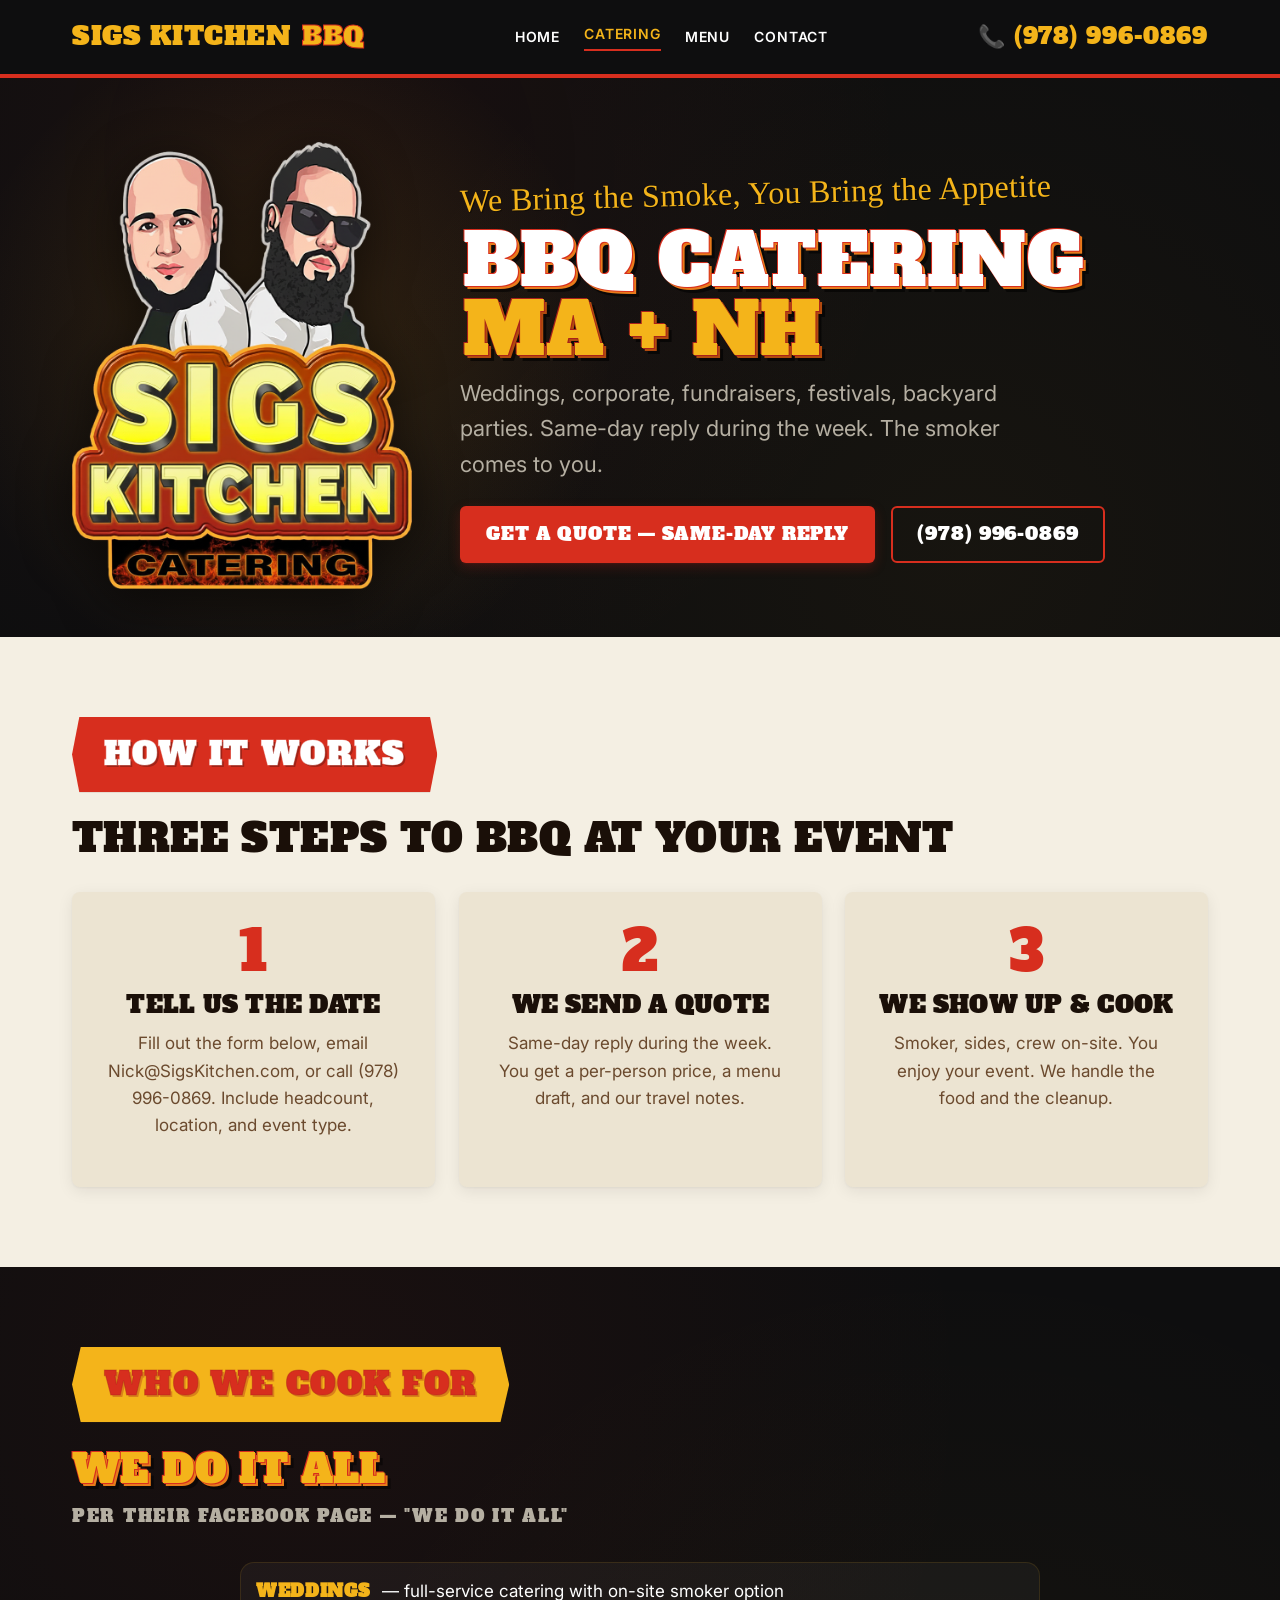
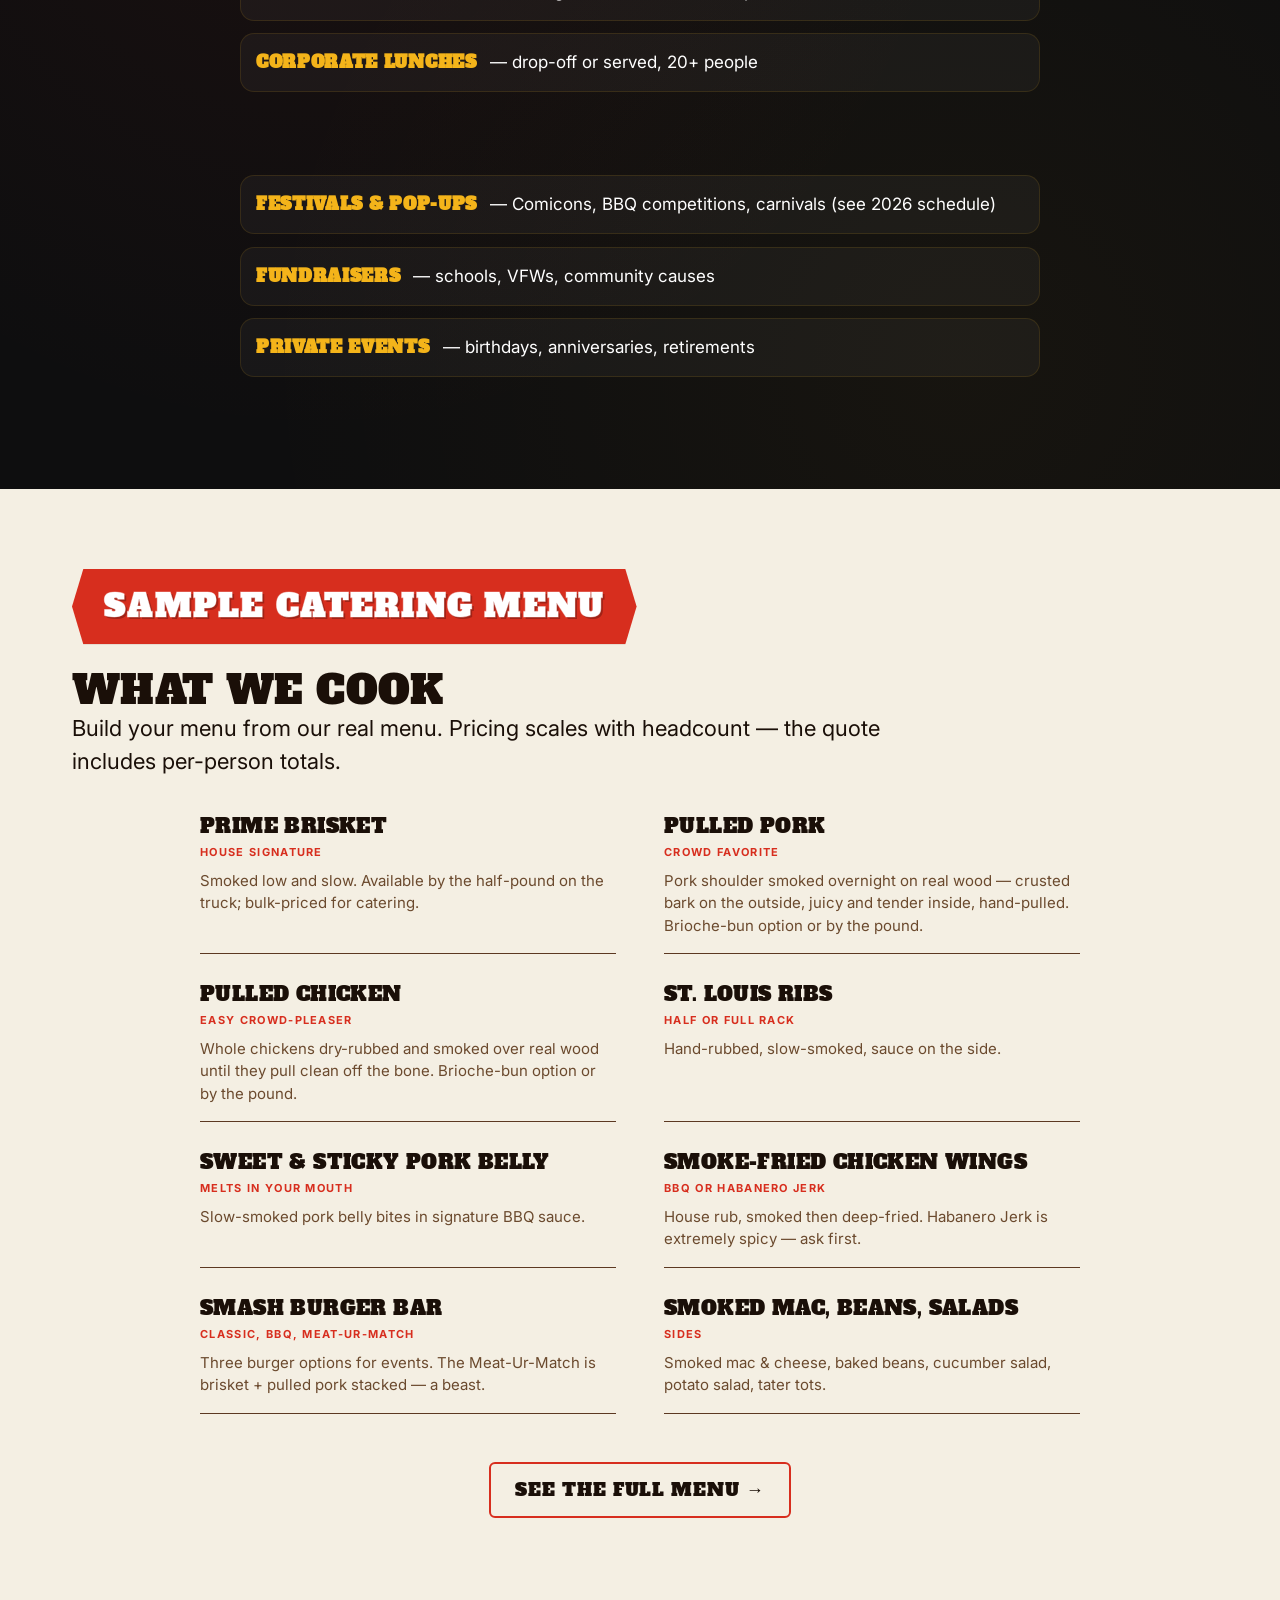
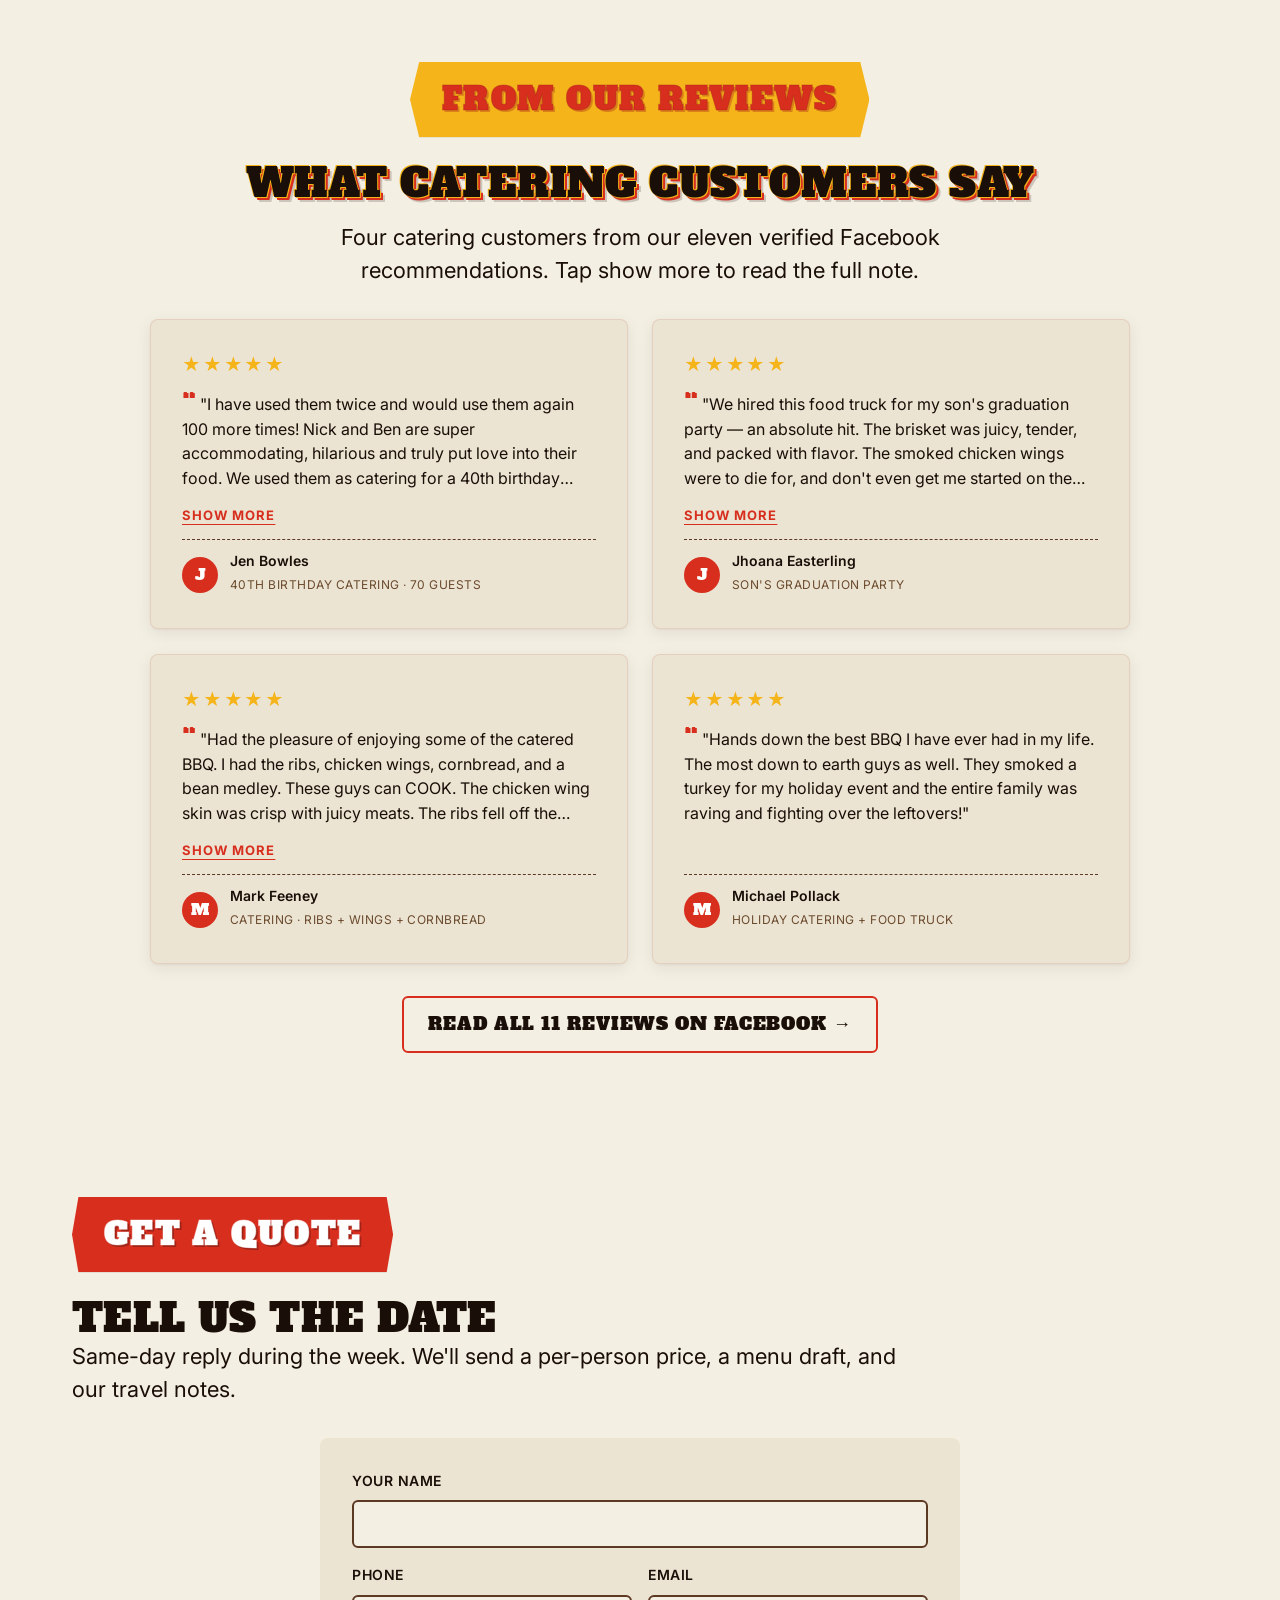
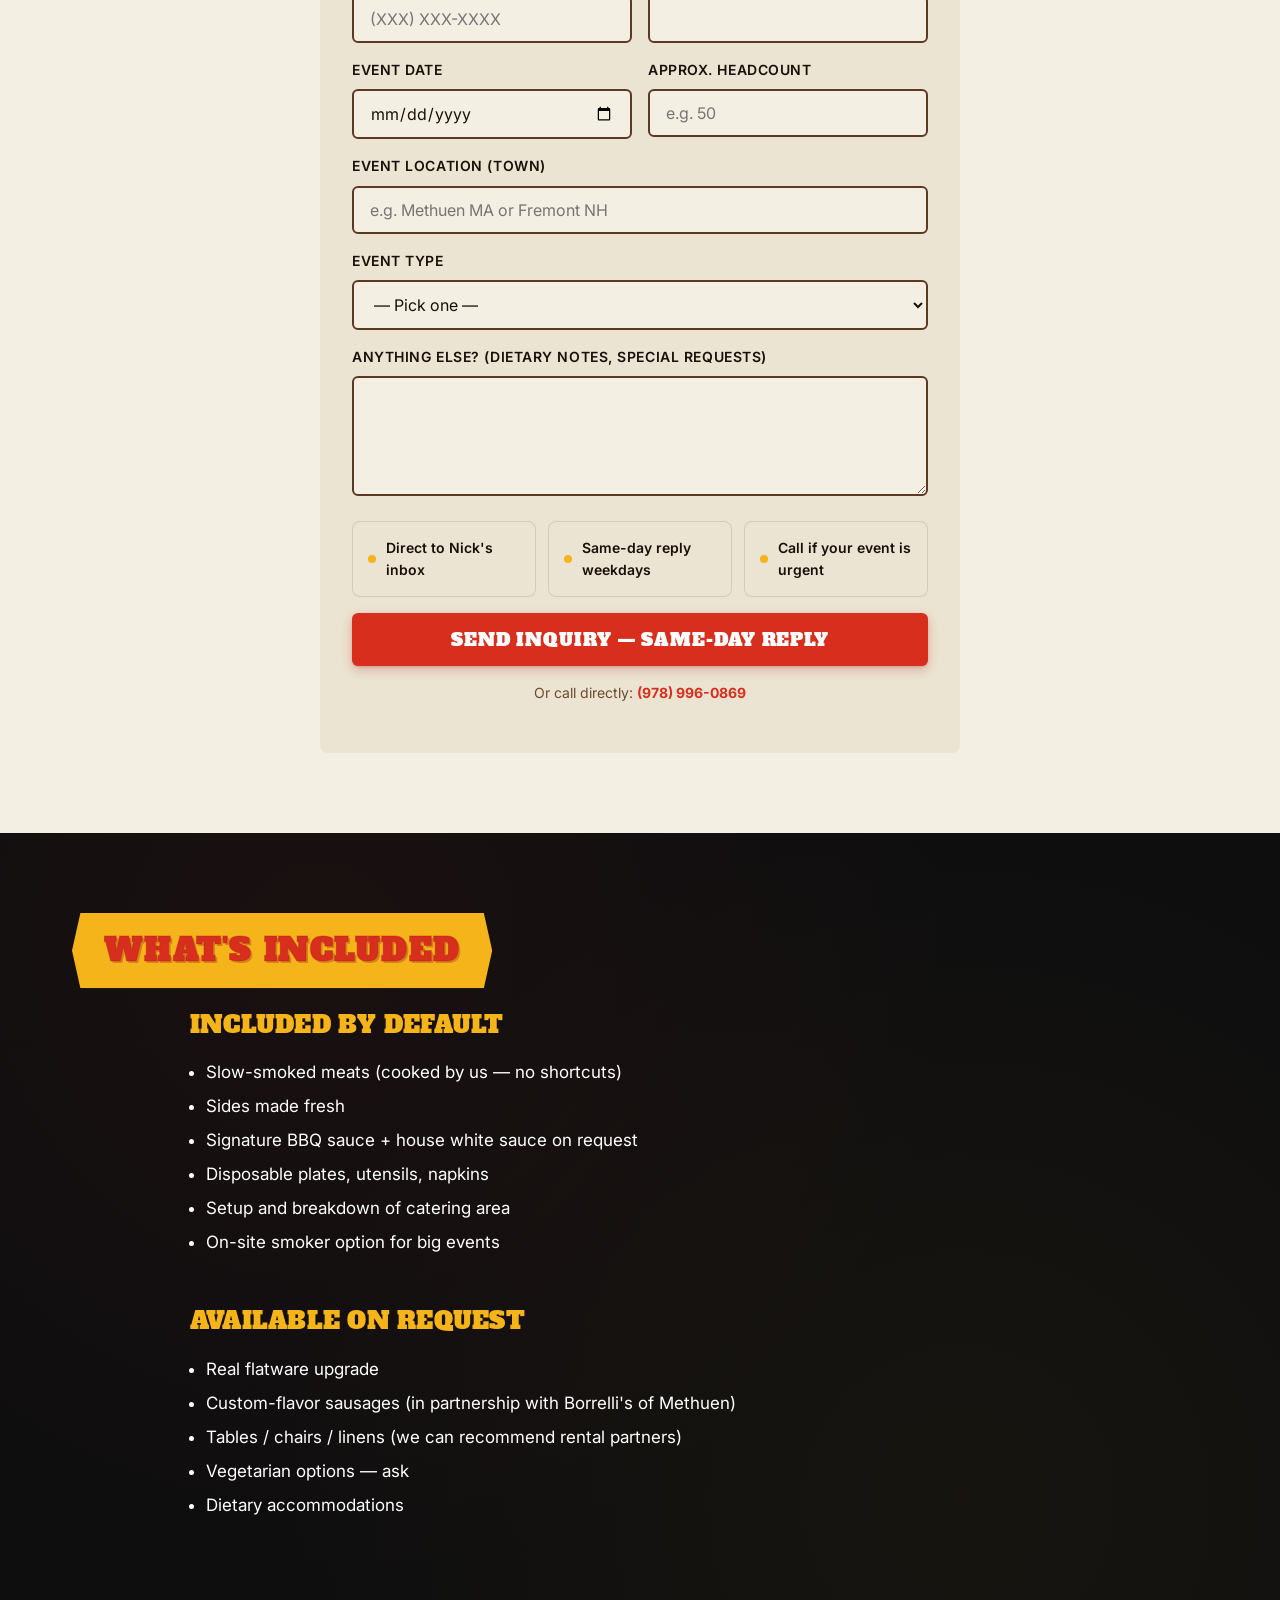
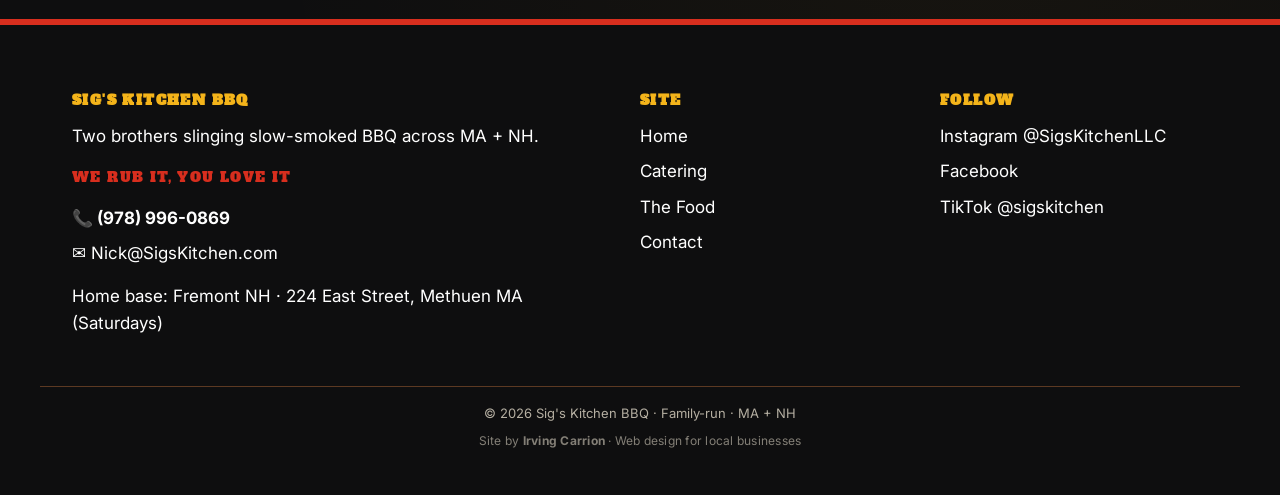
==== catering.html @ 4e3539fc "Point production URLs at sigskitchen.com" ====
<!doctype html>
<html lang="en">
<head>
  <meta charset="utf-8">
  <meta name="viewport" content="width=device-width, initial-scale=1, viewport-fit=cover">
  <meta name="theme-color" content="#0E0E0F">
  <title>BBQ Catering — Weddings, Corporate, Events · Fremont NH + Methuen MA | Sig's Kitchen BBQ</title>
  <meta name="description" content="Slow-smoked BBQ catering across MA + NH. Weddings, corporate lunches, graduations, festivals. Same-day quote: call (978) 996-0869 or email Nick@SigsKitchen.com.">
  <meta name="brand-slug" content="sigs-kitchen-americana-festival">
  <meta property="og:title" content="Sig's Kitchen BBQ Catering — MA + NH">
  <meta property="og:description" content="We bring the smoker, the sides, and the brothers. Tell us the date and the headcount.">
  <meta property="og:image" content="https://sigskitchen.com/img/og-image.jpg?v=1">
  <meta property="og:image:width" content="1200">
  <meta property="og:image:height" content="630">
  <meta property="og:image:type" content="image/jpeg">
  <meta property="og:image:alt" content="Sig's Kitchen Barbecue logo">
  <meta name="twitter:card" content="summary_large_image">
  <meta name="twitter:image" content="https://sigskitchen.com/img/og-image.jpg?v=1">
  <link rel="icon" type="image/png" href="img/sigs-kitchen-logo.png">
  <link rel="canonical" href="https://sigskitchen.com/catering.html">
  <link rel="preconnect" href="https://fonts.googleapis.com">
  <link rel="preconnect" href="https://fonts.gstatic.com" crossorigin>
  <link rel="stylesheet" href="https://fonts.googleapis.com/css2?family=Alfa+Slab+One&family=Inter:wght@400;500;600;700&family=Permanent+Marker&family=Rye&display=swap">
  <link rel="stylesheet" href="styles.css?v=9">
  <script type="application/ld+json">
  {
    "@context": "https://schema.org",
    "@type": "CateringService",
    "@id": "https://sigskitchen.com/catering.html#service",
    "name": "Sig's Kitchen BBQ — Catering",
    "provider": { "@id": "https://sigskitchen.com/#business" },
    "url": "https://sigskitchen.com/catering.html",
    "telephone": "+1-978-996-0869",
    "email": "Nick@SigsKitchen.com",
    "areaServed": [
      "Fremont NH","Methuen MA","Portsmouth NH","North Andover MA","Malden MA",
      "Manchester NH","Derry NH","Epping NH","Newton NH","Seabrook NH",
      "Rockingham County NH","Essex County MA"
    ],
    "serviceType": ["Wedding catering","Corporate catering","Festival catering","Private event catering","Fundraiser catering"]
  }
  </script>
  <script defer src="js/polish.js?v=9"></script>
</head>
<body>

<header class="site-header">
  <div class="container site-header__inner">
    <a class="site-header__brand" href="index.html" aria-label="Sig's Kitchen BBQ home">
      <span>SIGS KITCHEN</span><span class="outline">BBQ</span>
    </a>
    <button class="site-nav__toggle" aria-controls="site-nav" aria-expanded="false" aria-label="Open menu" type="button">
      <span></span><span></span><span></span>
    </button>
    <nav class="site-nav" id="site-nav" aria-label="Main">
      <a href="index.html">Home</a>
      <a href="catering.html" class="active">Catering</a>
      <a href="menu.html">Menu</a>
      <a href="contact.html">Contact</a>
    </nav>
    <a class="site-header__phone" href="tel:+19789960869">(978) 996-0869</a>
  </div>
</header>

<!-- HERO (split layout — art + copy side-by-side on desktop) -->
<section class="hero hero--split">
  <div class="container">
    <img class="hero--split__art"
         src="img/sigs-catering-logo.png?v=1"
         alt="Sig's Kitchen Catering — Nick and Ben above the SIGS KITCHEN CATERING wordmark"
         width="800" height="1053" loading="eager">
    <div class="hero--split__copy">
      <span class="hero__tagline">We Bring the Smoke, You Bring the Appetite</span>
      <h1>BBQ Catering<br><span class="accent">MA + NH</span></h1>
      <p class="hero__subhead">Weddings, corporate, fundraisers, festivals, backyard parties. Same-day reply during the week. The smoker comes to you.</p>
      <div class="btn-group">
        <a class="btn btn--primary" href="#quote">Get a Quote — Same-Day Reply</a>
        <a class="btn btn--ghost-dark" href="tel:+19789960869">(978) 996-0869</a>
      </div>
    </div>
  </div>
</section>

<!-- HOW IT WORKS -->
<section class="surface-cream">
  <div class="container">
    <span class="ribbon">How It Works</span>
    <h2>Three steps to BBQ at your event</h2>
    <div class="service-mix__grid" style="margin-top: var(--space-5);">
      <article class="service-card step-card">
        <span class="step-card__num">1</span>
        <h3>Tell us the date</h3>
        <p>Fill out the form below, email Nick@SigsKitchen.com, or call (978) 996-0869. Include headcount, location, and event type.</p>
      </article>
      <article class="service-card step-card">
        <span class="step-card__num">2</span>
        <h3>We send a quote</h3>
        <p>Same-day reply during the week. You get a per-person price, a menu draft, and our travel notes.</p>
      </article>
      <article class="service-card step-card">
        <span class="step-card__num">3</span>
        <h3>We show up & cook</h3>
        <p>Smoker, sides, crew on-site. You enjoy your event. We handle the food and the cleanup.</p>
      </article>
    </div>
  </div>
</section>

<!-- EVENT TYPES -->
<section class="schedule">
  <div class="container">
    <span class="ribbon ribbon--yellow">Who We Cook For</span>
    <h2 style="color:var(--accent-yellow);">We Do It All</h2>
    <p class="schedule__subhead">Per their Facebook page — "WE DO IT ALL"</p>
    <ul class="event-list">
      <li class="event-list__item"><strong>Weddings</strong> — full-service catering with on-site smoker option</li>
      <li class="event-list__item"><strong>Corporate Lunches</strong> — drop-off or served, 20+ people</li>
      <li class="event-list__item"><strong>Graduations & Milestones</strong> — backyard-style, family-friendly</li>
      <li class="event-list__item"><strong>Festivals & Pop-Ups</strong> — Comicons, BBQ competitions, carnivals (see 2026 schedule)</li>
      <li class="event-list__item"><strong>Fundraisers</strong> — schools, VFWs, community causes</li>
      <li class="event-list__item"><strong>Private Events</strong> — birthdays, anniversaries, retirements</li>
    </ul>
  </div>
</section>

<!-- MENU PREVIEW -->
<section class="surface-cream">
  <div class="container">
    <span class="ribbon">Sample Catering Menu</span>
    <h2>What we cook</h2>
    <p class="lede">Build your menu from our real menu. Pricing scales with headcount — the quote includes per-person totals.</p>

    <div class="menu-grid menu-grid--meta" style="margin-top: var(--space-5);">
      <article class="menu-item">
        <div class="menu-item__head">
          <span class="menu-item__name">Prime Brisket</span>
          <span class="menu-item__price">House signature</span>
        </div>
        <p class="menu-item__desc">Smoked low and slow. Available by the half-pound on the truck; bulk-priced for catering.</p>
      </article>
      <article class="menu-item">
        <div class="menu-item__head">
          <span class="menu-item__name">Pulled Pork</span>
          <span class="menu-item__price">Crowd favorite</span>
        </div>
        <p class="menu-item__desc">Pork shoulder smoked overnight on real wood — crusted bark on the outside, juicy and tender inside, hand-pulled. Brioche-bun option or by the pound.</p>
      </article>
      <article class="menu-item">
        <div class="menu-item__head">
          <span class="menu-item__name">Pulled Chicken</span>
          <span class="menu-item__price">Easy crowd-pleaser</span>
        </div>
        <p class="menu-item__desc">Whole chickens dry-rubbed and smoked over real wood until they pull clean off the bone. Brioche-bun option or by the pound.</p>
      </article>
      <article class="menu-item">
        <div class="menu-item__head">
          <span class="menu-item__name">St. Louis Ribs</span>
          <span class="menu-item__price">Half or full rack</span>
        </div>
        <p class="menu-item__desc">Hand-rubbed, slow-smoked, sauce on the side.</p>
      </article>
      <article class="menu-item">
        <div class="menu-item__head">
          <span class="menu-item__name">Sweet & Sticky Pork Belly</span>
          <span class="menu-item__price">Melts in your mouth</span>
        </div>
        <p class="menu-item__desc">Slow-smoked pork belly bites in signature BBQ sauce.</p>
      </article>
      <article class="menu-item">
        <div class="menu-item__head">
          <span class="menu-item__name">Smoke-Fried Chicken Wings</span>
          <span class="menu-item__price">BBQ or Habanero Jerk</span>
        </div>
        <p class="menu-item__desc">House rub, smoked then deep-fried. Habanero Jerk is extremely spicy — ask first.</p>
      </article>
      <article class="menu-item">
        <div class="menu-item__head">
          <span class="menu-item__name">Smash Burger Bar</span>
          <span class="menu-item__price">Classic, BBQ, Meat-Ur-Match</span>
        </div>
        <p class="menu-item__desc">Three burger options for events. The Meat-Ur-Match is brisket + pulled pork stacked — a beast.</p>
      </article>
      <article class="menu-item">
        <div class="menu-item__head">
          <span class="menu-item__name">Smoked Mac, Beans, Salads</span>
          <span class="menu-item__price">Sides</span>
        </div>
        <p class="menu-item__desc">Smoked mac & cheese, baked beans, cucumber salad, potato salad, tater tots.</p>
      </article>
    </div>
    <div class="sample-menu__cta">
      <a class="btn btn--ghost-cream" href="menu.html">See the full menu →</a>
    </div>
  </div>
</section>

<!-- TESTIMONIALS — 4 catering-specific verbatim Facebook reviews,
     horizontal swipe-snap on mobile, 3-column grid on desktop. -->
<section class="proof-section">
  <div class="container">
    <span class="ribbon ribbon--yellow">From Our Reviews</span>
    <h2 style="margin-bottom: var(--space-3);">What Catering Customers Say</h2>
    <p class="lede" style="max-width:54ch; margin:0 auto;">Four catering customers from our eleven verified Facebook recommendations. Tap show more to read the full note.</p>

    <div class="proof-grid proof-grid--expandable">
      <article class="proof-card">
        <div class="proof-card__stars" role="img" aria-label="Five star rating">★★★★★</div>
        <p class="proof-card__quote">"I have used them twice and would use them again 100 more times! Nick and Ben are super accommodating, hilarious and truly put love into their food. We used them as catering for a 40th birthday party for about 70 people and everyone couldn't stop talking about the smoked meat, Mac &amp; Cheese and pickles!"</p>
        <button class="proof-card__toggle" type="button" aria-expanded="false" hidden>Show more</button>
        <div class="proof-card__attribution">
          <span class="proof-card__avatar" aria-hidden="true">J</span>
          <span>
            <span class="proof-card__name">Jen Bowles</span>
            <span class="proof-card__source">40th birthday catering · 70 guests</span>
          </span>
        </div>
      </article>

      <article class="proof-card">
        <div class="proof-card__stars" role="img" aria-label="Five star rating">★★★★★</div>
        <p class="proof-card__quote">"We hired this food truck for my son's graduation party — an absolute hit. The brisket was juicy, tender, and packed with flavor. The smoked chicken wings were to die for, and don't even get me started on the mac &amp; cheese and potato salad. Nick and Ben were amazing to work with."</p>
        <button class="proof-card__toggle" type="button" aria-expanded="false" hidden>Show more</button>
        <div class="proof-card__attribution">
          <span class="proof-card__avatar" aria-hidden="true">J</span>
          <span>
            <span class="proof-card__name">Jhoana Easterling</span>
            <span class="proof-card__source">Son's graduation party</span>
          </span>
        </div>
      </article>

      <article class="proof-card">
        <div class="proof-card__stars" role="img" aria-label="Five star rating">★★★★★</div>
        <p class="proof-card__quote">"Had the pleasure of enjoying some of the catered BBQ. I had the ribs, chicken wings, cornbread, and a bean medley. These guys can COOK. The chicken wing skin was crisp with juicy meats. The ribs fell off the bone."</p>
        <button class="proof-card__toggle" type="button" aria-expanded="false" hidden>Show more</button>
        <div class="proof-card__attribution">
          <span class="proof-card__avatar" aria-hidden="true">M</span>
          <span>
            <span class="proof-card__name">Mark Feeney</span>
            <span class="proof-card__source">Catering · ribs + wings + cornbread</span>
          </span>
        </div>
      </article>

      <article class="proof-card">
        <div class="proof-card__stars" role="img" aria-label="Five star rating">★★★★★</div>
        <p class="proof-card__quote">"Hands down the best BBQ I have ever had in my life. The most down to earth guys as well. They smoked a turkey for my holiday event and the entire family was raving and fighting over the leftovers!"</p>
        <button class="proof-card__toggle" type="button" aria-expanded="false" hidden>Show more</button>
        <div class="proof-card__attribution">
          <span class="proof-card__avatar" aria-hidden="true">M</span>
          <span>
            <span class="proof-card__name">Michael Pollack</span>
            <span class="proof-card__source">Holiday catering + food truck</span>
          </span>
        </div>
      </article>
    </div>

    <div class="btn-group btn-group--center" style="margin-top: var(--space-4);">
      <a class="btn btn--ghost-cream" href="https://www.facebook.com/p/Sigs-Kitchen-BBQ-61572174508141/" rel="noopener" target="_blank">Read all 11 reviews on Facebook →</a>
    </div>
  </div>
</section>

<!-- QUOTE FORM -->
<section class="surface-cream" id="quote">
  <div class="container">
    <span class="ribbon">Get a Quote</span>
    <h2>Tell us the date</h2>
    <p class="lede">Same-day reply during the week. We'll send a per-person price, a menu draft, and our travel notes.</p>

    <div class="catering-form-wrap">
      <form name="catering-inquiry" method="POST" action="https://formsubmit.co/Nick@SigsKitchen.com">
        <input type="hidden" name="_subject" value="New Sig's Kitchen Catering Inquiry">
        <input type="hidden" name="_template" value="table">
        <input type="hidden" name="_next" value="https://sigskitchen.com/thank-you.html">
        <input type="hidden" name="_url" value="https://sigskitchen.com/catering.html">
        <input type="text" name="_honey" style="position:absolute;left:-9999px;" tabindex="-1" autocomplete="off">

        <div class="field">
          <label for="name">Your name</label>
          <input id="name" name="name" type="text" required autocomplete="name">
        </div>

        <div class="field--row">
          <div class="field">
            <label for="phone">Phone</label>
            <input id="phone" name="phone" type="tel" autocomplete="tel" placeholder="(XXX) XXX-XXXX">
          </div>
          <div class="field">
            <label for="email">Email</label>
            <input id="email" name="email" type="email" required autocomplete="email">
          </div>
        </div>

        <div class="field--row field--row--event">
          <div class="field">
            <label for="event-date">Event date</label>
            <input id="event-date" name="event-date" type="date" required>
          </div>
          <div class="field">
            <label for="headcount">Approx. headcount</label>
            <input id="headcount" name="headcount" type="number" min="10" required placeholder="e.g. 50">
          </div>
        </div>

        <div class="field">
          <label for="location">Event location (town)</label>
          <input id="location" name="location" type="text" required placeholder="e.g. Methuen MA or Fremont NH">
        </div>

        <div class="field">
          <label for="event-type">Event type</label>
          <select id="event-type" name="event-type" required>
            <option value="">— Pick one —</option>
            <option>Wedding</option>
            <option>Corporate / Office</option>
            <option>Graduation / Milestone</option>
            <option>Backyard / Private</option>
            <option>Festival / Pop-up</option>
            <option>Fundraiser</option>
            <option>Other</option>
          </select>
        </div>

        <div class="field">
          <label for="notes">Anything else? (dietary notes, special requests)</label>
          <textarea id="notes" name="notes"></textarea>
        </div>

        <ul class="quote-trust-list" aria-label="Inquiry expectations">
          <li>Direct to Nick's inbox</li>
          <li>Same-day reply weekdays</li>
          <li>Call if your event is urgent</li>
        </ul>

        <button class="btn btn--primary" type="submit" style="width:100%;">Send Inquiry — Same-Day Reply</button>
        <p class="muted" style="margin-top: var(--space-3); text-align:center; font-size:14px;">
          Or call directly: <a href="tel:+19789960869" style="color:var(--accent-red); font-weight:700;">(978) 996-0869</a>
        </p>
      </form>
    </div>
  </div>
</section>

<!-- WHAT'S INCLUDED -->
<section class="schedule">
  <div class="container">
    <span class="ribbon ribbon--yellow">What's Included</span>
    <div style="display:grid; gap:var(--space-5); grid-template-columns: 1fr; max-width: 900px; margin: 0 auto;">
      <div>
        <h3 style="color:var(--accent-yellow); margin-bottom:var(--space-3);">Included by default</h3>
        <ul style="line-height:2; padding-left:var(--space-3);">
          <li>Slow-smoked meats (cooked by us — no shortcuts)</li>
          <li>Sides made fresh</li>
          <li>Signature BBQ sauce + house white sauce on request</li>
          <li>Disposable plates, utensils, napkins</li>
          <li>Setup and breakdown of catering area</li>
          <li>On-site smoker option for big events</li>
        </ul>
      </div>
      <div>
        <h3 style="color:var(--accent-yellow); margin-bottom:var(--space-3);">Available on request</h3>
        <ul style="line-height:2; padding-left:var(--space-3);">
          <li>Real flatware upgrade</li>
          <li>Custom-flavor sausages (in partnership with Borrelli's of Methuen)</li>
          <li>Tables / chairs / linens (we can recommend rental partners)</li>
          <li>Vegetarian options — ask</li>
          <li>Dietary accommodations</li>
        </ul>
      </div>
    </div>
  </div>
</section>

<!-- FOOTER -->
<footer class="site-footer">
  <div class="container site-footer__grid">
    <div>
      <h4>Sig's Kitchen BBQ</h4>
      <p>Two brothers slinging slow-smoked BBQ across MA + NH.</p>
      <p class="tagline">We Rub It, You Love It</p>
      <p style="margin-top: var(--space-3);">
        <a href="tel:+19789960869"><strong>📞 (978) 996-0869</strong></a>
        <a href="mailto:Nick@SigsKitchen.com">✉ Nick@SigsKitchen.com</a>
      </p>
      <p class="muted">Home base: Fremont NH · 224 East Street, Methuen MA (Saturdays)</p>
    </div>
    <div>
      <h4>Site</h4>
      <a href="index.html">Home</a>
      <a href="catering.html">Catering</a>
      <a href="menu.html">The Food</a>
      <a href="contact.html">Contact</a>
    </div>
    <div>
      <h4>Follow</h4>
      <a href="https://www.instagram.com/SigsKitchenLLC/" target="_blank" rel="noopener">Instagram @SigsKitchenLLC</a>
      <a href="https://www.facebook.com/p/Sigs-Kitchen-BBQ-61572174508141/" target="_blank" rel="noopener">Facebook</a>
      <a href="https://www.tiktok.com/@sigskitchen" target="_blank" rel="noopener">TikTok @sigskitchen</a>
    </div>
  </div>
  <div class="container site-footer__legal">© 2026 Sig's Kitchen BBQ · Family-run · MA + NH</div>
  <div class="container site-footer__credit">Site by <strong>Irving Carrion</strong> · Web design for local businesses</div>
</footer>

<nav class="mobile-bar" aria-label="Quick actions">
  <a class="call" href="tel:+19789960869">📞 Call</a>
  <a class="quote" href="#quote">Get a Quote</a>
</nav>

</body>
</html>
---- styles.css ----
/* =========================================================================
   Sig's Kitchen BBQ — sigs-kitchen-americana-festival design system
   Per _brand/sigs-kitchen-design-system.md
   Loaded as design-system-constraints Mode A output
   ========================================================================= */

/* ---------- TOKENS ---------- */
:root {
  /* Palette (matches their FB poster palette exactly) */
  --bg-primary:    #0E0E0F;
  --bg-warm-cream: #F4EFE3;
  --bg-cream-deep: #ECE4D2;
  --accent-red:    #D72E1E;
  --accent-red-dk: #A8211A;
  --accent-yellow: #F4B41A;
  --accent-orange: #E87A1B;
  --text-on-dark:  #FFFFFF;
  --text-on-cream: #1A0F08;
  --text-muted-dark: #B5AFA2;
  --text-muted-cream: #6B4A2E;
  --border-warm:   #5C3922;
  --shadow-warm:   rgba(20, 8, 4, 0.15);

  /* Spacing (8pt grid) */
  --space-1: 8px;
  --space-2: 12px;
  --space-3: 16px;
  --space-4: 24px;
  --space-5: 32px;
  --space-6: 48px;
  --space-7: 64px;
  --space-8: 80px;
  --space-9: 120px;

  /* Type scale (fluid) */
  --fs-body:     clamp(16px, 1.5vw + 12px, 17px);
  --fs-h3:       clamp(20px, 2vw + 16px, 24px);
  --fs-h2:       clamp(28px, 3vw + 20px, 40px);
  --fs-h1:       clamp(40px, 6vw + 24px, 72px);

  /* Type stacks */
  --font-display: 'Alfa Slab One', 'Anton', 'Bebas Neue', Impact, sans-serif;
  --font-body:    'Inter', -apple-system, system-ui, sans-serif;
  /* Poster typography (2026-05-16 Pass C): brush script + Western stamp. */
  --font-script:  'Permanent Marker', 'Caveat Brush', 'Bradley Hand', cursive;
  --font-stamp:   'Rye', 'Alfa Slab One', Impact, sans-serif;

  /* Radii */
  --r-btn: 6px;
  --r-card: 8px;
}

/* ---------- RESET ---------- */
*,*::before,*::after { box-sizing: border-box; }
html { -webkit-text-size-adjust: 100%; }
body {
  margin: 0;
  overflow-x: hidden;
  font-family: var(--font-body);
  font-size: var(--fs-body);
  line-height: 1.6;
  color: var(--text-on-cream);
  background: var(--bg-warm-cream);
  -webkit-font-smoothing: antialiased;
}
img { max-width: 100%; height: auto; display: block; }
a { color: inherit; text-decoration: none; }
button { font-family: inherit; cursor: pointer; }

/* ---------- LAYOUT ---------- */
.container {
  width: 100%;
  max-width: 1200px;
  margin: 0 auto;
  padding-inline: var(--space-3);
}
@media (min-width: 768px) {
  .container { padding-inline: var(--space-5); }
}

section { padding-block: var(--space-7); }
@media (min-width: 1024px) { section { padding-block: var(--space-8); } }

/* Surface modes */
.surface-dark {
  background: var(--bg-primary);
  color: var(--text-on-dark);
}
.surface-dark p { color: var(--text-on-dark); }
.surface-dark .muted { color: var(--text-muted-dark); }

.surface-cream {
  background: var(--bg-warm-cream);
  color: var(--text-on-cream);
}
.surface-cream .muted { color: var(--text-muted-cream); }

.surface-cream-deep { background: var(--bg-cream-deep); }

/* ---------- HEADER ---------- */
.site-header {
  background: var(--bg-primary);
  color: var(--text-on-dark);
  border-bottom: 4px solid var(--accent-red);
  padding-block: var(--space-2);
  position: sticky;
  top: 0;
  z-index: 50;
}
@media (min-width: 768px) { .site-header { padding-block: var(--space-3); } }
.site-header__inner {
  display: flex;
  align-items: center;
  justify-content: space-between;
  gap: var(--space-2);
}
.site-header__brand {
  display: flex;
  align-items: center;
  gap: var(--space-2);
  font-family: var(--font-display);
  font-size: clamp(18px, 2vw + 8px, 26px);
  letter-spacing: 0.02em;
  text-transform: uppercase;
  color: var(--accent-yellow);
  white-space: nowrap;
}
.site-header__brand span.outline { -webkit-text-stroke: 1px var(--accent-red); }
.site-header__phone {
  font-family: var(--font-display);
  font-size: clamp(16px, 2vw, 22px);
  color: var(--accent-yellow);
  letter-spacing: 0.04em;
  white-space: nowrap;
  display: none; /* sticky mobile-bar already exposes Call; this would compete. */
}
.site-header__phone::before { content: none; }
@media (min-width: 768px) {
  .site-header__phone { display: inline; }
  .site-header__phone::before { content: "📞 "; }
}
.site-header__phone:hover { color: var(--text-on-dark); }

/* Nav — mobile drawer < 768px, horizontal row >= 768px */
.site-nav {
  position: absolute;
  top: 100%;
  left: 0;
  right: 0;
  background: var(--bg-primary);
  border-top: 2px solid var(--accent-red);
  flex-direction: column;
  align-items: stretch;
  padding: var(--space-2) var(--space-4);
  display: none;
  z-index: 49;
  box-shadow: 0 12px 28px rgba(0,0,0,0.45);
}
.site-nav.is-open { display: flex; }
.site-nav a {
  color: var(--text-on-dark);
  font-weight: 700;
  font-family: var(--font-display);
  font-size: 18px;
  letter-spacing: 0.06em;
  text-transform: uppercase;
  padding: var(--space-3) var(--space-1);
  border-bottom: 1px solid rgba(255,255,255,0.08);
  margin: 0;
}
.site-nav a:last-child { border-bottom: none; }
.site-nav a:hover { color: var(--accent-yellow); }
.site-nav a.active { color: var(--accent-yellow); }

/* Hamburger toggle — mobile only */
.site-nav__toggle {
  display: flex;
  flex-direction: column;
  justify-content: center;
  align-items: center;
  width: 44px;
  height: 44px;
  background: transparent;
  border: 1px solid var(--accent-yellow);
  border-radius: 4px;
  cursor: pointer;
  padding: 0;
  margin-left: auto;
  flex-shrink: 0;
}
.site-nav__toggle:focus-visible {
  outline: 2px solid var(--accent-yellow);
  outline-offset: 2px;
}
.site-nav__toggle span {
  display: block;
  width: 22px;
  height: 2px;
  background: var(--accent-yellow);
  border-radius: 2px;
  margin: 2px 0;
  transition: transform 0.2s ease, opacity 0.2s ease;
}
.site-nav__toggle[aria-expanded="true"] span:nth-child(1) { transform: translateY(6px) rotate(45deg); }
.site-nav__toggle[aria-expanded="true"] span:nth-child(2) { opacity: 0; }
.site-nav__toggle[aria-expanded="true"] span:nth-child(3) { transform: translateY(-6px) rotate(-45deg); }

@media (min-width: 768px) {
  .site-nav {
    position: static;
    background: transparent;
    border-top: none;
    flex-direction: row;
    padding: 0;
    display: flex;
    box-shadow: none;
    align-items: center;
  }
  .site-nav a {
    margin-inline: var(--space-2);
    padding: 0;
    border-bottom: none;
    font-size: 14px;
    font-family: inherit;
    font-weight: 600;
  }
  .site-nav a.active {
    border-bottom: 2px solid var(--accent-red);
    padding-bottom: 4px;
  }
  .site-nav__toggle { display: none; }
}

/* ---------- TYPE ---------- */
h1, h2, h3 {
  font-family: var(--font-display);
  font-weight: 400; /* display fonts are inherently bold */
  text-transform: uppercase;
  line-height: 1.1;
  letter-spacing: 0.01em;
  margin: 0;
}
h1 { font-size: var(--fs-h1); }
h2 { font-size: var(--fs-h2); }
h3 { font-size: var(--fs-h3); }
p { margin: 0 0 var(--space-3); max-width: 65ch; }
.lede { font-size: clamp(18px, 1.5vw + 14px, 22px); line-height: 1.5; max-width: 60ch; }

/* ---------- BANNER RIBBONS (signature device) ---------- */
.ribbon {
  display: inline-block;
  background: var(--accent-red);
  color: var(--text-on-dark);
  font-family: var(--font-display);
  text-transform: uppercase;
  padding: var(--space-2) var(--space-5);
  margin-bottom: var(--space-4);
  letter-spacing: 0.04em;
  /* notched ends — wrestling-poster vibe */
  clip-path: polygon(2% 0, 98% 0, 100% 50%, 98% 100%, 2% 100%, 0 50%);
  font-size: clamp(20px, 2.5vw + 8px, 32px);
  -webkit-text-stroke: 1px rgba(255,255,255,0.4);
}
.ribbon--yellow {
  background: var(--accent-yellow);
  color: var(--accent-red);
  -webkit-text-stroke: 1px rgba(168,33,26,0.4);
}

/* ---------- BUTTONS ---------- */
.btn {
  display: inline-flex;
  align-items: center;
  justify-content: center;
  gap: var(--space-1);
  min-height: 52px;
  padding: var(--space-2) var(--space-4);
  font-family: var(--font-display);
  font-size: clamp(15px, 1vw + 10px, 18px);
  letter-spacing: 0.05em;
  text-transform: uppercase;
  border-radius: var(--r-btn);
  border: 2px solid transparent;
  transition: background-color 0.15s, color 0.15s, border-color 0.15s;
}
.btn--primary {
  background: var(--accent-red);
  color: var(--text-on-dark);
}
.btn--primary:hover { background: var(--accent-red-dk); }
.btn--primary:focus-visible { outline: 3px solid var(--accent-yellow); outline-offset: 2px; }

.btn--secondary {
  background: var(--accent-yellow);
  color: var(--text-on-cream);
}
.btn--secondary:hover { background: var(--accent-orange); }

.btn--ghost-dark {
  background: transparent;
  color: var(--text-on-dark);
  border: 2px solid var(--accent-red);
}
.btn--ghost-dark:hover { background: var(--accent-red); }

.btn--ghost-cream {
  background: transparent;
  color: var(--text-on-cream);
  border: 2px solid var(--accent-red);
}
.btn--ghost-cream:hover { background: var(--accent-red); color: var(--text-on-dark); }

.btn-group {
  display: flex;
  flex-wrap: wrap;
  gap: var(--space-3);
  margin-top: var(--space-4);
}

/* ---------- HERO ---------- */
.hero {
  background: var(--bg-primary);
  color: var(--text-on-dark);
  padding-block: var(--space-8) var(--space-7);
  text-align: center;
  position: relative;
  overflow: hidden;
}
.hero__brothers {
  width: clamp(200px, 35vw, 320px);
  margin: 0 auto var(--space-3);
}
.hero__tagline {
  display: inline-block;
  font-family: var(--font-script);
  color: var(--accent-yellow);
  font-size: clamp(20px, 2vw + 10px, 32px);
  letter-spacing: 0.01em;
  text-transform: none;
  margin-bottom: var(--space-2);
  transform: rotate(-1.5deg);
  text-shadow: 2px 2px 0 rgba(0,0,0,0.45);
}
@media (prefers-reduced-motion: reduce) { .hero__tagline { transform: none; } }
.hero h1 {
  color: var(--text-on-dark);
  font-size: clamp(44px, 7vw + 16px, 96px);
  line-height: 0.95;
  max-width: 18ch;
  margin: 0 auto var(--space-4);
}
.hero h1 .accent { color: var(--accent-yellow); }
.hero__subhead {
  font-size: clamp(18px, 1.5vw + 14px, 22px);
  max-width: 50ch;
  margin: 0 auto var(--space-5);
  color: var(--text-muted-dark);
}
.hero .btn-group { justify-content: center; }

/* ---------- SERVICE MIX ---------- */
.service-mix {
  background: var(--bg-warm-cream);
  text-align: center;
}
.service-mix__grid {
  display: grid;
  gap: var(--space-4);
  margin-top: var(--space-5);
  grid-template-columns: 1fr;
}
@media (min-width: 768px) {
  .service-mix__grid { grid-template-columns: repeat(2, minmax(0, 1fr)); }
  .service-mix__grid > .service-card:nth-child(3) { grid-column: 1 / -1; }
}
@media (min-width: 1100px) {
  .service-mix__grid { grid-template-columns: repeat(3, minmax(0, 1fr)); }
  .service-mix__grid > .service-card:nth-child(3) { grid-column: auto; }
}
.service-card {
  background: var(--bg-cream-deep);
  border-radius: var(--r-card);
  padding: var(--space-5);
  text-align: left;
  box-shadow: 0 4px 14px rgba(20,8,4,0.05), inset 0 0 0 1px rgba(168,33,26,0.10);
}
.service-card h3 { color: var(--text-on-cream); margin-bottom: var(--space-2); }
.service-card p { color: var(--text-muted-cream); }
.service-card a {
  display: inline-block;
  margin-top: var(--space-2);
  color: var(--accent-red);
  font-weight: 700;
  text-decoration: underline;
  text-underline-offset: 4px;
  text-transform: uppercase;
  font-size: 14px;
  letter-spacing: 0.04em;
}

/* ---------- TRUST STRIP ---------- */
.trust-strip {
  background: var(--accent-red);
  color: var(--text-on-dark);
  padding-block: var(--space-5);
  text-align: center;
}
.trust-strip__grid {
  display: grid;
  gap: var(--space-3);
  grid-template-columns: 1fr;
}
@media (min-width: 768px) { .trust-strip__grid { grid-template-columns: repeat(3, 1fr); } }
.trust-item__num {
  font-family: var(--font-display);
  font-size: clamp(32px, 4vw + 16px, 56px);
  color: var(--accent-yellow);
  display: block;
  line-height: 1;
}
.trust-item__label {
  font-family: var(--font-display);
  text-transform: uppercase;
  font-size: 14px;
  letter-spacing: 0.1em;
  margin-top: var(--space-1);
  color: var(--text-on-dark);
}

/* ---------- TESTIMONIAL ---------- */
.testimonial {
  background: var(--bg-warm-cream);
  text-align: center;
}
.testimonial__quote {
  font-family: var(--font-display);
  font-size: clamp(22px, 2.5vw + 14px, 36px);
  color: var(--text-on-cream);
  font-weight: 400;
  line-height: 1.2;
  max-width: 22ch;
  margin: 0 auto var(--space-3);
}
.testimonial__quote::before { content: "“"; font-size: 1.4em; line-height: 0; vertical-align: -0.2em; }
.testimonial__quote::after  { content: "”"; font-size: 1.4em; line-height: 0; vertical-align: -0.2em; }
.testimonial__attribution {
  font-family: var(--font-body);
  font-size: 14px;
  color: var(--text-muted-cream);
  text-transform: uppercase;
  letter-spacing: 0.08em;
}

/* ---------- SCHEDULE / EVENTS ---------- */
.schedule {
  background: var(--bg-primary);
  color: var(--text-on-dark);
}
.schedule h2 { color: var(--accent-yellow); margin-bottom: var(--space-2); }
.schedule__subhead {
  font-family: var(--font-display);
  color: var(--text-muted-dark);
  text-transform: uppercase;
  letter-spacing: 0.1em;
  margin-bottom: var(--space-5);
}
.schedule__list {
  display: grid;
  gap: var(--space-2);
  grid-template-columns: 1fr;
  max-width: 800px;
  margin: 0 auto;
}
@media (min-width: 768px) { .schedule__list { grid-template-columns: 1fr 1fr; gap: var(--space-3); } }
.schedule__item {
  display: grid;
  grid-template-columns: 80px 1fr;
  gap: var(--space-3);
  padding: var(--space-2) var(--space-3);
  background: rgba(255,255,255,0.04);
  border-radius: 14px;
  box-shadow: inset 0 0 0 1px rgba(244,180,26,0.12);
  align-items: center;
}
.schedule__date {
  font-family: var(--font-display);
  color: var(--accent-yellow);
  background: var(--accent-red);
  padding: var(--space-1) var(--space-2);
  text-align: center;
  letter-spacing: 0.04em;
  font-size: 13px;
  text-transform: uppercase;
  line-height: 1.1;
}
.schedule__where {
  font-weight: 600;
  text-transform: uppercase;
  letter-spacing: 0.04em;
  font-size: 15px;
}
.schedule__time {
  color: var(--text-muted-dark);
  font-size: 13px;
  display: block;
  margin-top: 2px;
  text-transform: none;
  letter-spacing: 0;
}

/* ---------- MENU PAGE ---------- */
.menu-section { padding-block: var(--space-7); }
.menu-section__header { text-align: center; margin-bottom: var(--space-5); }
.menu-grid {
  display: grid;
  gap: var(--space-4) var(--space-6);
  grid-template-columns: 1fr;
  max-width: 880px;
  margin: 0 auto;
}
@media (min-width: 768px) { .menu-grid { grid-template-columns: 1fr 1fr; } }
.menu-item {
  border-bottom: 1px solid var(--border-warm);
  padding-bottom: var(--space-3);
}
.menu-item__head {
  display: flex;
  flex-wrap: wrap;
  justify-content: space-between;
  align-items: baseline;
  gap: var(--space-1) var(--space-2);
  margin-bottom: var(--space-1);
}
.menu-item__name {
  flex: 1 1 auto;
  min-width: 0;
  font-family: var(--font-display);
  font-size: clamp(17px, 1vw + 12px, 20px);
  text-transform: uppercase;
  letter-spacing: 0.02em;
  color: var(--text-on-cream);
}
.menu-item__price {
  flex: 0 0 auto;
  font-family: var(--font-display);
  font-size: clamp(18px, 1.2vw + 12px, 22px);
  color: var(--accent-red);
  white-space: nowrap;
  font-variant-numeric: tabular-nums;
}

/* Catering sample-menu variant — descriptors (not prices) get an eyebrow
   subtitle treatment below the name. Consistent layout regardless of
   descriptor length: no more half-stacked, half-side-by-side mix. */
.menu-grid--meta .menu-item__head {
  flex-direction: column;
  align-items: flex-start;
  gap: 2px;
}
.menu-grid--meta .menu-item__price {
  font-family: var(--font-body);
  font-size: 11px;
  font-weight: 700;
  letter-spacing: 0.12em;
  text-transform: uppercase;
  color: var(--accent-red);
  white-space: normal;
  font-variant-numeric: normal;
}
.menu-item__desc {
  font-size: 15px;
  color: var(--text-muted-cream);
  margin: 0;
  line-height: 1.5;
}

.sample-menu__cta {
  display: flex;
  justify-content: center;
  margin-top: var(--space-6);
}
.sample-menu__cta .btn {
  margin-inline: auto;
}

/* ---------- CATERING FORM ---------- */
.catering-form-wrap {
  background: var(--bg-cream-deep);
  border-radius: var(--r-card);
  padding: var(--space-5);
  max-width: 640px;
  margin: var(--space-5) auto 0;
}
.catering-form-wrap h3 { margin-bottom: var(--space-3); }
.field {
  margin-bottom: var(--space-3);
}
.field label {
  display: block;
  font-weight: 600;
  margin-bottom: var(--space-1);
  font-size: 14px;
  text-transform: uppercase;
  letter-spacing: 0.04em;
  color: var(--text-on-cream);
}
.field input,
.field select,
.field textarea {
  width: 100%;
  font-family: inherit;
  font-size: 16px;
  min-height: 48px;
  padding: var(--space-2) var(--space-3);
  border: 2px solid var(--border-warm);
  background: var(--bg-warm-cream);
  border-radius: var(--r-btn);
  color: var(--text-on-cream);
}
.field textarea { min-height: 120px; resize: vertical; }
.field input:focus,
.field select:focus,
.field textarea:focus {
  outline: 3px solid var(--accent-yellow);
  outline-offset: 0;
  border-color: var(--accent-red);
}
.field--row {
  display: grid;
  grid-template-columns: 1fr;
  gap: var(--space-2);
}
.field--row > .field {
  min-width: 0;
}
.field input[type="date"] {
  min-width: 0;
}
@media (min-width: 720px) {
  .field--row { grid-template-columns: repeat(2, minmax(0, 1fr)); gap: var(--space-3); }
}
.field--row--event {
  grid-template-columns: 1fr;
}
@media (min-width: 1080px) {
  .field--row--event { grid-template-columns: repeat(2, minmax(0, 1fr)); }
}

/* ---------- FOOTER ---------- */
.site-footer {
  background: var(--bg-primary);
  color: var(--text-on-dark);
  padding-block: var(--space-7) var(--space-5);
  border-top: 6px solid var(--accent-red);
}
.site-footer__grid {
  display: grid;
  gap: var(--space-5);
  grid-template-columns: 1fr;
}
@media (min-width: 768px) {
  .site-footer__grid { grid-template-columns: 2fr 1fr 1fr; }
}
.site-footer h3,
.site-footer h4 {
  font-family: var(--font-display);
  color: var(--accent-yellow);
  font-size: 14px;
  letter-spacing: 0.1em;
  text-transform: uppercase;
  margin: 0 0 var(--space-2);
}
.site-footer a {
  display: block;
  color: var(--text-on-dark);
  margin-bottom: var(--space-1);
}
.site-footer a:hover { color: var(--accent-yellow); }
.site-footer .tagline {
  font-family: var(--font-display);
  color: var(--accent-red);
  text-transform: uppercase;
  letter-spacing: 0.1em;
  font-size: 14px;
  margin-top: var(--space-3);
}
.site-footer__credit {
  text-align: center;
  font-size: 12px;
  color: var(--text-muted-dark);
  padding-top: var(--space-1);
  padding-bottom: var(--space-2);
  opacity: 0.7;
  letter-spacing: 0.02em;
}
.site-footer__credit a { color: inherit; text-decoration: underline; text-underline-offset: 2px; }
.site-footer__credit a:hover { color: var(--accent-yellow); opacity: 1; }

.site-footer__legal {
  border-top: 1px solid var(--border-warm);
  margin-top: var(--space-5);
  padding-top: var(--space-3);
  font-size: 13px;
  color: var(--text-muted-dark);
  text-align: center;
}

/* ---------- MOBILE BOTTOM BAR (always-visible call/quote) ---------- */
.mobile-bar {
  position: fixed;
  bottom: 0;
  inset-inline: 0;
  display: flex;
  background: var(--bg-primary);
  border-top: 3px solid var(--accent-red);
  z-index: 60;
}
.mobile-bar a {
  flex: 1;
  padding: var(--space-2);
  text-align: center;
  font-family: var(--font-display);
  text-transform: uppercase;
  font-size: 13px;
  letter-spacing: 0.05em;
  color: var(--text-on-dark);
}
.mobile-bar a + a { border-left: 1px solid var(--border-warm); }
.mobile-bar .call    { color: var(--accent-yellow); }
.mobile-bar .quote   { background: var(--accent-red); }
@media (min-width: 768px) { .mobile-bar { display: none; } }

/* Mobile bar takes up space; pad body bottom only on mobile */
@media (max-width: 767px) { body { padding-bottom: 60px; } }

/* ---------- A11y + Motion ---------- */
:focus-visible { outline: 3px solid var(--accent-yellow); outline-offset: 2px; }
@media (prefers-reduced-motion: reduce) {
  * { transition: none !important; animation: none !important; }
}

/* ---------- UTILITY CLASSES (post-review refactor) ---------- */
.u-text-center { text-align: center; }
.u-text-yellow { color: var(--accent-yellow); }
.u-text-red    { color: var(--accent-red); }
.u-text-muted-cream { color: var(--text-muted-cream); }
.u-text-muted-dark  { color: var(--text-muted-dark); }
.u-italic { font-style: italic; }
.u-mt-md  { margin-top: var(--space-3); }
.u-mt-lg  { margin-top: var(--space-5); }
.u-mt-xl  { margin-top: var(--space-7); }
.u-mb-md  { margin-bottom: var(--space-3); }
.u-mx-auto { margin-left: auto; margin-right: auto; }
.u-max-46 { max-width: 46ch; }
.u-max-48 { max-width: 48ch; }
.u-max-60 { max-width: 60ch; }
.u-max-18ch { max-width: 18ch; }
.u-flex-center { display: flex; justify-content: center; }
.u-grid-2col-cols { columns: 2; }

/* Numbered service-card pattern (catering.html "How it works") */
.step-card { text-align: center; }
.step-card__num {
  font-family: var(--font-display);
  color: var(--accent-red);
  font-size: clamp(40px, 4vw + 16px, 56px);
  display: block;
  margin-bottom: var(--space-2);
  line-height: 1;
}

/* Event-type list (catering.html "Who We Cook For") */
.event-list { list-style:none; padding:0; max-width:800px; margin:var(--space-5) auto; display:grid; gap:var(--space-2); }
.event-list__item {
  padding: var(--space-3);
  background: rgba(255,255,255,0.04);
  border-radius: 14px;
  box-shadow: inset 0 0 0 1px rgba(244,180,26,0.12);
}
.event-list__item strong {
  color: var(--accent-yellow);
  font-family: var(--font-display);
  text-transform: uppercase;
  letter-spacing: 0.04em;
  margin-right: var(--space-1);
}

/* Big contact-info card on contact.html */
.contact-card {
  text-decoration: none;
  text-align: center;
  padding: var(--space-7);
  box-shadow: 0 10px 28px rgba(0,0,0,0.22), inset 0 0 0 1px rgba(244,180,26,0.14);
  display: block;
}
.contact-card__eyebrow {
  display: block;
  font-family: var(--font-display);
  color: var(--accent-yellow);
  font-size: 14px;
  letter-spacing: 0.2em;
  text-transform: uppercase;
  margin-bottom: var(--space-2);
}
.contact-card__primary {
  display: block;
  font-family: var(--font-display);
  color: var(--accent-red);
  font-size: clamp(28px, 3.5vw, 42px);
  letter-spacing: 0.02em;
  line-height: 1.1;
  word-break: keep-all;
  overflow-wrap: break-word;
}
.contact-card__primary--email { font-size: clamp(16px, 2vw, 22px); word-break: break-word; letter-spacing: 0.01em; }
.contact-card__hint {
  display: block;
  margin-top: var(--space-2);
  color: var(--text-muted-cream);
  font-size: 14px;
  text-transform: uppercase;
  letter-spacing: 0.08em;
}

/* Two-column home-base block (contact.html "Where to Find Us") */
.home-base-grid { display: grid; gap: var(--space-4); grid-template-columns: 1fr; max-width: 900px; margin: var(--space-5) auto; }
@media (min-width: 768px) { .home-base-grid { grid-template-columns: 1fr 1fr; gap: var(--space-5); } }
.home-base {
  background: rgba(255,255,255,0.04);
  padding: var(--space-5);
  border-radius: var(--r-card);
  box-shadow: inset 0 0 0 1px rgba(244,180,26,0.12);
  transition: background-color 0.15s, transform 0.15s;
}
.home-base:hover { background: rgba(244,180,26,0.08); transform: translateY(-2px); }
.home-base h3 { color: var(--accent-yellow); }

/* Included-list block (catering.html) */
.included-grid { display:grid; gap: var(--space-5); grid-template-columns: 1fr; max-width: 900px; margin: 0 auto; }
.included-grid h3 { color: var(--accent-yellow); margin-bottom: var(--space-3); }
.included-grid ul { line-height: 2; padding-left: var(--space-3); }

/* Form alt action hint (catering form footer line) */
.form-alt-action { margin-top: var(--space-3); text-align: center; font-size: 14px; }
.form-alt-action a { color: var(--accent-red); font-weight: 700; }

/* Allergy callout box (menu.html) */
.allergy-box {
  margin-top: var(--space-7);
  padding: var(--space-4);
  border: 2px solid var(--accent-red);
  border-radius: var(--r-card);
  text-align: center;
  max-width: 600px;
  margin-inline: auto;
}
.allergy-box h3 { color: var(--accent-red); }

/* Closing big CTA (menu.html, contact.html) */
.closing-cta { text-align: center; }

/* Centered button group */
.btn-group--center { justify-content: center; }

/* ---------- BROTHERS CARTOON SIZING ---------- */
.brothers-spot {
  display: block;
  margin: var(--space-4) auto;
  filter: drop-shadow(0 8px 24px rgba(0,0,0,0.45));
}
.brothers-spot--small  { max-width: 140px; }
.brothers-spot--medium { max-width: 220px; }
.brothers-spot--large  { max-width: 320px; }

/* =========================================================================
   POLISH PASS 2026-05-16 — composition + integration upgrades
   Driven by Irving's design-feel critique. New components, not rewrites.
   ========================================================================= */

/* Subtle warm-tint on all dark surfaces — alpha PNGs preserve the seam,
   so the brothers art floats cleanly on top of the gradient. */
.surface-dark,
.hero,
.schedule {
  background-image:
    radial-gradient(circle at 25% 15%, rgba(215,46,30,0.06) 0%, transparent 55%),
    radial-gradient(circle at 75% 85%, rgba(244,180,26,0.04) 0%, transparent 60%);
}

/* ---------- HERO SPLIT (two-column, art + copy) ---------- */
.hero--split {
  /* Mobile-tight: art + headline + CTA must all fit above the iPhone 12 fold. */
  padding-block: var(--space-4) var(--space-5);
  text-align: left;
}
.hero--split .container {
  display: grid;
  gap: var(--space-3);
  grid-template-columns: 1fr;
  align-items: center;
}
.hero--split__art {
  order: -1;
  /* Smaller on mobile so the value prop + CTA enter the first viewport. */
  max-width: 180px;
  margin: 0 auto var(--space-1);
}
/* Larger variant — sized so a square hero image (e.g. brothers-waving 320x320
   on /catering) renders at roughly the same vertical extent as the home page
   logo (which is portrait 800x1052, so 180w renders 237h). Catering needs
   max-width matching the home logo's rendered HEIGHT to feel "matched". */
.hero--split__art--lg {
  max-width: 280px;
}
@media (min-width: 900px) {
  .hero--split__art--lg { max-width: 480px; }
}

/* Tight variant — only used on catering hero where the bigger image was
   creating too much vertical space between art and title on mobile. Scoped
   so home hero (which Irving explicitly likes as-is) is untouched. */
.hero--tight {
  padding-block: var(--space-1) var(--space-2);
}
.hero--tight .container {
  gap: var(--space-1);
}
.hero--tight .hero--split__art {
  margin-bottom: 0;
}
@media (min-width: 900px) {
  /* On desktop the layout is side-by-side, so gap is column-gap not vertical.
     Keep the original spacing there. */
  .hero--tight {
    padding-block: var(--space-7) var(--space-6);
  }
  .hero--tight .container {
    gap: var(--space-6);
  }
}
.hero--split__art {
  /* Sticker drop-shadow lifts the cutout from the section. Now that PNGs ship
     with real alpha, mix-blend-mode is gone. */
  filter: drop-shadow(0 10px 24px rgba(0,0,0,0.55));
}
.hero--split__copy { text-align: center; }
.hero--split h1 {
  font-size: clamp(34px, 5vw + 14px, 64px);
  line-height: 0.95;
  margin-bottom: var(--space-2);
}
.hero--split .hero__tagline { display: inline-block; margin-bottom: var(--space-1); }
.hero--split .hero__subhead { margin-bottom: var(--space-3); }
.hero-trust-list {
  list-style: none;
  padding: 0;
  margin: var(--space-4) 0 0;
  display: flex;
  flex-wrap: wrap;
  gap: var(--space-2);
  justify-content: center;
}
.hero-trust-list li {
  display: inline-flex;
  align-items: center;
  min-height: 40px;
  padding: 0 var(--space-3);
  border-radius: 999px;
  border: 1px solid rgba(244,180,26,0.24);
  background: rgba(255,255,255,0.04);
  color: var(--text-on-dark);
  font-size: 13px;
  font-weight: 600;
  letter-spacing: 0.03em;
  text-transform: uppercase;
}
@media (min-width: 900px) {
  .hero--split {
    padding-block: var(--space-7) var(--space-6);
  }
  .hero--split .container {
    grid-template-columns: minmax(260px, 340px) 1fr;
    gap: var(--space-6);
    align-items: center;
  }
  .hero--split__art { order: 0; margin: 0; max-width: 340px; }
  .hero--split__copy { text-align: left; }
  .hero--split .btn-group { justify-content: flex-start; }
  .hero-trust-list { justify-content: flex-start; }
  .hero--split h1 { max-width: 14ch; font-size: clamp(48px, 5vw + 16px, 72px); }
  .hero--split .hero__subhead { max-width: 42ch; margin-left: 0; }
}

/* ---------- HERO COMPACT (contact page — small hero, less dead space) ---------- */
.hero--compact {
  padding-block: var(--space-5) var(--space-4);
}
.hero--compact .container {
  display: flex;
  align-items: center;
  justify-content: center;
  gap: var(--space-4);
  flex-wrap: wrap;
  text-align: left;
}
.hero--compact__art {
  max-width: 110px;
  filter: drop-shadow(0 6px 14px rgba(0,0,0,0.5));
}
.hero--compact h1 {
  font-size: clamp(36px, 4vw + 16px, 56px);
  line-height: 1;
  margin: 0;
}
.hero--compact__copy {
  flex: 1;
  min-width: 240px;
}
.hero--compact .hero__tagline {
  font-size: clamp(16px, 1.5vw + 8px, 22px);
  letter-spacing: 0.01em;
  margin-bottom: var(--space-1);
  display: block;
}
.hero--compact .hero__subhead {
  font-size: clamp(15px, 1vw + 12px, 18px);
  margin: var(--space-2) 0 0;
  max-width: 50ch;
}
@media (max-width: 600px) {
  .hero--compact__art { max-width: 90px; }
}

/* ---------- PROOF CARDS (testimonial replacement) ---------- */
.proof-section {
  padding-block: var(--space-7);
}
.proof-section .container { text-align: center; }
.proof-grid {
  display: grid;
  gap: var(--space-3);
  grid-template-columns: 1fr;
  margin: var(--space-5) 0;
}
@media (min-width: 768px) { .proof-grid { grid-template-columns: repeat(3, 1fr); gap: var(--space-4); } }

/* Mobile: swipeable carousel with peek-and-snap so users discover the swipe.
   Stays inside .container — no negative margin bleed (would cause page-level
   horizontal scroll on devices without overflow-x:hidden). */
@media (max-width: 767px) {
  .proof-grid {
    grid-template-columns: none;
    display: flex;
    flex-wrap: nowrap;
    overflow-x: auto;
    overflow-y: hidden;
    scroll-snap-type: x mandatory;
    -webkit-overflow-scrolling: touch;
    gap: var(--space-3);
    padding-block-end: var(--space-3);
    scrollbar-width: thin;
    scrollbar-color: rgba(0,0,0,0.18) transparent;
  }
  .proof-grid--expandable {
    display: grid;
    grid-template-columns: 1fr;
    overflow: visible;
    padding-block-end: 0;
  }
  .proof-grid--expandable > .proof-card {
    flex: none;
    scroll-snap-align: none;
    scroll-snap-stop: normal;
  }
  .proof-grid > .proof-card {
    flex: 0 0 85%;
    min-width: 0;
    scroll-snap-align: start;
    scroll-snap-stop: always;
  }
  .proof-grid::-webkit-scrollbar { height: 4px; }
  .proof-grid::-webkit-scrollbar-track { background: transparent; }
  .proof-grid::-webkit-scrollbar-thumb { background: rgba(0,0,0,0.18); border-radius: 4px; }
}

/* Desktop: cap proof grid at 3 cards. Extras (Abbi/Ray/Mark/etc.) stay in DOM
   for mobile carousel but are hidden on the wider layout that already shows
   3 cards per row -- a second row of 1-3 cards looked unbalanced. */
@media (min-width: 768px) {
  .proof-grid > .proof-card:nth-child(n+4) { display: none; }
}
@media (min-width: 768px) {
  .proof-grid--expandable {
    grid-template-columns: repeat(2, minmax(0, 1fr));
    gap: var(--space-4);
  }
  .proof-grid--expandable > .proof-card:nth-child(n+4) {
    display: flex;
  }
}
@media (min-width: 1100px) {
  .proof-grid--home {
    grid-template-columns: repeat(3, minmax(0, 1fr));
  }
}

.proof-card {
  background: var(--bg-cream-deep);
  border-radius: var(--r-card);
  padding: var(--space-5);
  text-align: left;
  box-shadow: 0 4px 16px rgba(20,8,4,0.08), 0 1px 3px rgba(20,8,4,0.05), inset 0 0 0 1px rgba(168,33,26,0.10);
  display: flex;
  flex-direction: column;
  position: relative;
}
.proof-card__stars {
  font-size: 18px;
  letter-spacing: 0.1em;
  color: var(--accent-yellow);
  margin-bottom: var(--space-2);
}
.proof-card__quote {
  font-size: 16px;
  line-height: 1.55;
  color: var(--text-on-cream);
  margin: 0 0 var(--space-3);
  flex: 1;
}
.proof-card__quote::before { content: "\201C"; color: var(--accent-red); font-family: var(--font-display); font-size: 36px; line-height: 0; vertical-align: -8px; margin-right: 4px; }
.proof-grid--expandable {
  max-width: 980px;
  margin-inline: auto;
}
.proof-grid--expandable .proof-card__quote {
  display: -webkit-box;
  -webkit-box-orient: vertical;
  -webkit-line-clamp: 4;
  overflow: hidden;
}
.proof-card.is-expanded .proof-card__quote {
  display: block;
  -webkit-line-clamp: unset;
}
.proof-card__toggle {
  display: inline-flex;
  align-items: center;
  align-self: flex-start;
  background: transparent;
  border: 0;
  padding: 0;
  margin: 0 0 var(--space-3);
  color: var(--accent-red);
  font-family: var(--font-body);
  font-size: 13px;
  font-weight: 700;
  letter-spacing: 0.08em;
  text-transform: uppercase;
  text-decoration: underline;
  text-underline-offset: 4px;
  cursor: pointer;
}
.proof-card__toggle[hidden] {
  display: none;
}
.proof-card__attribution {
  display: flex;
  align-items: center;
  gap: var(--space-2);
  padding-top: var(--space-2);
  border-top: 1px dashed var(--border-warm);
  margin-top: auto;
}
.proof-card__avatar {
  width: 36px;
  height: 36px;
  border-radius: 50%;
  background: var(--accent-red);
  color: var(--text-on-dark);
  display: flex;
  align-items: center;
  justify-content: center;
  font-family: var(--font-display);
  font-size: 16px;
  flex-shrink: 0;
}
.proof-card__name {
  font-weight: 600;
  font-size: 14px;
  color: var(--text-on-cream);
  display: block;
  line-height: 1.3;
}
.proof-card__source {
  font-size: 12px;
  color: var(--text-muted-cream);
  letter-spacing: 0.04em;
  text-transform: uppercase;
}

/* 3-stat card grid — equal width on desktop, clean stack on mobile.
   Replaced the inline strip per Codex F1 follow-up: stats now have
   intentional composition instead of flex-wrap drift. */
.proof-stats-grid {
  display: grid;
  gap: var(--space-3);
  grid-template-columns: 1fr;
  max-width: 720px;
  margin: var(--space-3) auto var(--space-5);
}
@media (min-width: 640px) {
  .proof-stats-grid { grid-template-columns: repeat(3, 1fr); gap: var(--space-3); }
}
.stat-card {
  background: var(--bg-cream-deep);
  border-radius: var(--r-card);
  padding: var(--space-4) var(--space-3);
  text-align: center;
  box-shadow: 0 4px 14px rgba(20,8,4,0.06), inset 0 0 0 1px rgba(168,33,26,0.10);
  display: flex;
  flex-direction: column;
  gap: 4px;
  transition: transform 0.18s, box-shadow 0.18s;
}
.stat-card:hover {
  transform: translateY(-2px);
  box-shadow: 0 8px 22px rgba(20,8,4,0.12);
}
.stat-card__num {
  font-family: var(--font-display);
  color: var(--accent-red);
  font-size: clamp(36px, 4vw + 12px, 52px);
  line-height: 1;
  letter-spacing: 0.01em;
  font-variant-numeric: tabular-nums;
}
.stat-card__label {
  font-family: var(--font-display);
  text-transform: uppercase;
  letter-spacing: 0.08em;
  color: var(--text-on-cream);
  font-size: clamp(12px, 0.8vw + 8px, 14px);
}
.stat-card__sub {
  font-size: 12px;
  color: var(--text-muted-cream);
  letter-spacing: 0.02em;
  margin-top: 2px;
}

/* ---------- ENHANCED SCHEDULE (Catch the Truck) ---------- */
.schedule--enhanced .schedule__hero {
  display: grid;
  gap: var(--space-3);
  grid-template-columns: 1fr;
  margin: 0 0 var(--space-6);
}
@media (min-width: 768px) { .schedule--enhanced .schedule__hero { grid-template-columns: repeat(3, 1fr); } }
@media (min-width: 768px) and (max-width: 1099px) {
  .schedule--enhanced .schedule__hero { grid-template-columns: repeat(2, minmax(0, 1fr)); }
  .schedule--enhanced .schedule__hero > .next-stop-card:nth-child(3) { grid-column: 1 / -1; }
}
@media (min-width: 1100px) {
  .schedule--enhanced .schedule__hero { grid-template-columns: repeat(3, minmax(0, 1fr)); }
  .schedule--enhanced .schedule__hero > .next-stop-card:nth-child(3) { grid-column: auto; }
}

.next-stop-card {
  background: linear-gradient(135deg, var(--accent-red) 0%, var(--accent-red-dk) 100%);
  border-radius: var(--r-card);
  padding: var(--space-4);
  color: var(--text-on-dark);
  display: flex;
  flex-direction: column;
  gap: var(--space-1);
  box-shadow: 0 6px 24px rgba(168,33,26,0.35);
  border: 2px solid rgba(244,180,26,0.3);
  position: relative;
}
.next-stop-card__badge {
  position: absolute;
  top: -10px;
  right: var(--space-3);
  background: var(--accent-yellow);
  color: var(--text-on-cream);
  font-family: var(--font-display);
  font-size: 11px;
  letter-spacing: 0.1em;
  padding: 4px var(--space-2);
  border-radius: 4px;
  text-transform: uppercase;
}
.next-stop-card__date {
  font-family: var(--font-display);
  font-size: clamp(24px, 2vw + 14px, 32px);
  color: var(--accent-yellow);
  line-height: 1;
  letter-spacing: 0.02em;
}
.next-stop-card__where {
  font-family: var(--font-display);
  text-transform: uppercase;
  letter-spacing: 0.04em;
  font-size: clamp(15px, 1vw + 10px, 17px);
  line-height: 1.2;
  margin: var(--space-1) 0;
}
.next-stop-card__time {
  font-size: 13px;
  color: rgba(255,255,255,0.85);
  text-transform: none;
  letter-spacing: 0;
}
.next-stop-card__type {
  font-size: 11px;
  text-transform: uppercase;
  letter-spacing: 0.12em;
  color: rgba(255,255,255,0.7);
  margin-top: auto;
  padding-top: var(--space-1);
}

.schedule__month-header {
  font-family: var(--font-display);
  color: var(--accent-yellow);
  font-size: clamp(20px, 2vw + 8px, 26px);
  letter-spacing: 0.08em;
  text-transform: uppercase;
  margin: var(--space-5) 0 var(--space-2);
  padding-bottom: var(--space-1);
  border-bottom: 2px solid var(--accent-red);
  grid-column: 1 / -1;
}
.schedule__month-header:first-of-type { margin-top: 0; }

.schedule__inline-cta {
  margin-top: var(--space-5);
  padding: var(--space-5);
  background: rgba(244,180,26,0.06);
  border: 2px dashed var(--accent-yellow);
  border-radius: var(--r-card);
  text-align: center;
}
.schedule__inline-cta p {
  margin: 0 auto var(--space-3);
  color: var(--text-on-dark);
  max-width: 50ch;
}

/* ---------- MENU BEVERAGE ROW + ALLERGY INTEGRATION ---------- */
.menu-bev-inline {
  display: flex;
  flex-wrap: wrap;
  gap: var(--space-2) var(--space-5);
  justify-content: center;
  max-width: 600px;
  margin: var(--space-3) auto 0;
  padding: var(--space-3);
  border-radius: var(--r-card);
  background: var(--bg-cream-deep);
}
.menu-bev-inline__item {
  display: inline-flex;
  align-items: baseline;
  gap: var(--space-2);
}
.menu-bev-inline__name {
  font-family: var(--font-display);
  text-transform: uppercase;
  font-size: 15px;
  letter-spacing: 0.04em;
  color: var(--text-on-cream);
}
.menu-bev-inline__price {
  font-family: var(--font-display);
  color: var(--accent-red);
  font-size: 17px;
  font-variant-numeric: tabular-nums;
}

.menu-meta-block {
  max-width: 720px;
  margin: var(--space-7) auto 0;
  padding: var(--space-5);
  background: var(--bg-primary);
  color: var(--text-on-dark);
  border-radius: var(--r-card);
  box-shadow: 0 12px 28px rgba(0,0,0,0.24), inset 0 0 0 1px rgba(244,180,26,0.12);
}
.menu-meta-block__row {
  display: flex;
  gap: var(--space-4);
  align-items: flex-start;
}
.menu-meta-block__row + .menu-meta-block__row {
  margin-top: var(--space-3);
  padding-top: var(--space-3);
  border-top: 1px solid rgba(255,255,255,0.08);
}
.menu-meta-block__icon {
  font-size: 24px;
  flex-shrink: 0;
  line-height: 1.2;
}
.menu-meta-block__body { flex: 1; }
.menu-meta-block__title {
  font-family: var(--font-display);
  color: var(--accent-yellow);
  font-size: 16px;
  letter-spacing: 0.06em;
  text-transform: uppercase;
  display: block;
  margin-bottom: 4px;
}
.menu-meta-block__body p {
  margin: 0;
  font-size: 14px;
  color: var(--text-muted-dark);
  line-height: 1.5;
}
.menu-meta-block__body a {
  color: var(--accent-yellow);
  font-weight: 700;
  text-decoration: underline;
  text-underline-offset: 3px;
}
.menu-meta-block__body a:hover { color: var(--accent-red); }

.quote-trust-list {
  list-style: none;
  padding: 0;
  margin: 0 0 var(--space-3);
  display: grid;
  gap: var(--space-2);
  grid-template-columns: 1fr;
}
.quote-trust-list li {
  background: var(--bg-cream-deep);
  border-radius: var(--r-card);
  color: var(--text-on-cream);
  font-size: 14px;
  font-weight: 600;
  padding: var(--space-3) var(--space-3) var(--space-3) calc(var(--space-3) + 18px);
  position: relative;
  box-shadow: inset 0 0 0 1px rgba(92, 60, 44, 0.16);
}
.quote-trust-list li::before {
  content: "";
  position: absolute;
  left: var(--space-3);
  top: 50%;
  width: 8px;
  height: 8px;
  border-radius: 999px;
  background: var(--accent-yellow);
  transform: translateY(-50%);
}
@media (min-width: 720px) {
  .quote-trust-list {
    grid-template-columns: repeat(2, minmax(0, 1fr));
  }
}
@media (min-width: 1200px) {
  .quote-trust-list {
    grid-template-columns: repeat(3, 1fr);
  }
}

/* ---------- CONTACT GRID 2-COL ---------- */
.contact-grid-2col {
  display: grid;
  gap: var(--space-4);
  grid-template-columns: 1fr;
  max-width: 880px;
  margin: var(--space-5) auto 0;
}
@media (min-width: 768px) { .contact-grid-2col { grid-template-columns: 1fr 1fr; } }
.contact-grid-2col .contact-card {
  padding: var(--space-6) var(--space-4);
  background: var(--bg-cream-deep);
  border-radius: var(--r-card);
  box-shadow: 0 4px 16px rgba(20,8,4,0.08);
  transition: transform 0.15s, box-shadow 0.15s;
}
.contact-grid-2col .contact-card:hover {
  transform: translateY(-2px);
  box-shadow: 0 8px 24px rgba(20,8,4,0.12);
}

/* ---------- ABOUT MINI (brothers-smoker spot intro) ---------- */
.about-mini {
  background: var(--bg-cream-deep);
  padding-block: var(--space-2);
}
@media (min-width: 768px) {
  .about-mini { padding-block: var(--space-7); }
}
.about-mini__inner {
  display: grid;
  gap: var(--space-1);
  grid-template-columns: 1fr;
  align-items: center;
  max-width: 980px;
  margin: 0 auto;
}
@media (min-width: 768px) {
  .about-mini__inner { grid-template-columns: 300px 1fr; gap: var(--space-7); row-gap: var(--space-5); }
}
.about-mini__art {
  max-width: 220px;
  margin: 0 auto;
  filter: drop-shadow(0 12px 28px rgba(20,8,4,0.22));
}
@media (min-width: 768px) {
  .about-mini__art { max-width: 320px; }
}
.about-mini__copy { text-align: center; }
@media (min-width: 768px) { .about-mini__copy { text-align: left; } }
.about-mini__copy h2 { margin-bottom: var(--space-3); }
.about-mini__copy p { max-width: 50ch; }
@media (min-width: 768px) {
  .about-mini__copy p { margin-left: 0; }
}

/* ---------- POLISH: deeper card shadows + tighter type rhythm ---------- */
.service-card,
.home-base {
  box-shadow: 0 4px 16px rgba(20,8,4,0.08), 0 1px 3px rgba(20,8,4,0.05);
}
.service-card { transition: transform 0.15s, box-shadow 0.15s; }
.service-card:hover {
  transform: translateY(-2px);
  box-shadow: 0 8px 24px rgba(20,8,4,0.12);
}

/* Schedule items get a hover state too */
.schedule__item { transition: background-color 0.15s, transform 0.15s, border-left-color 0.15s; }
.schedule__item:hover {
  background: rgba(244,180,26,0.08);
  transform: translateX(2px);
  border-left-color: var(--accent-yellow);
}

/* Next-stop hero cards get an intentional hover lift */
.next-stop-card {
  transition: transform 0.2s cubic-bezier(0.2,0.7,0.2,1), box-shadow 0.2s, border-color 0.2s;
}
.next-stop-card:hover {
  transform: translateY(-3px);
  box-shadow: 0 12px 32px rgba(168,33,26,0.5), 0 0 0 2px rgba(244,180,26,0.5);
}

/* =========================================================================
   PREMIUM POLISH LAYER — 2026-05-16 (Pass B)
   Subtle motion + depth. Restrained, brand-fitting, NOT SaaS-flashy.
   Everything respects prefers-reduced-motion via the global block.
   ========================================================================= */

/* Hero radial glow — warm spotlight behind the brothers art on the hero.
   Pseudo-element on the section, doesn't affect layout. */
.hero--split { position: relative; isolation: isolate; }
.hero--split::before {
  content: "";
  position: absolute;
  inset: 0;
  pointer-events: none;
  z-index: -1;
  background: radial-gradient(circle at 22% 55%, rgba(244,180,26,0.10) 0%, transparent 38%);
}
@media (min-width: 900px) {
  .hero--split::before {
    background: radial-gradient(circle at 22% 50%, rgba(244,180,26,0.13) 0%, transparent 32%);
  }
}

/* Subtle inner glow for the about-mini section — warms the brothers + smoker */
.about-mini { position: relative; isolation: isolate; }
.about-mini::before {
  content: "";
  position: absolute;
  inset: 0;
  pointer-events: none;
  z-index: -1;
  background: radial-gradient(circle at 18% 50%, rgba(232,122,27,0.10) 0%, transparent 38%);
}

/* CTA button refinement — subtle deepening on hover + active press */
.btn--primary {
  box-shadow: 0 4px 12px rgba(168,33,26,0.28), 0 1px 2px rgba(168,33,26,0.18);
  transition: background-color 0.18s, transform 0.12s cubic-bezier(0.2,0.7,0.2,1), box-shadow 0.18s;
}
.btn--primary:hover { box-shadow: 0 8px 20px rgba(168,33,26,0.4), 0 2px 4px rgba(168,33,26,0.25); transform: translateY(-1px); }
.btn--primary:active { transform: translateY(0); }

.btn--secondary {
  box-shadow: 0 3px 10px rgba(244,180,26,0.28);
  transition: background-color 0.18s, transform 0.12s cubic-bezier(0.2,0.7,0.2,1), box-shadow 0.18s;
}
.btn--secondary:hover { transform: translateY(-1px); box-shadow: 0 7px 18px rgba(244,180,26,0.42); }
.btn--secondary:active { transform: translateY(0); }

.btn--ghost-dark, .btn--ghost-cream {
  transition: background-color 0.15s, color 0.15s, border-color 0.15s, transform 0.12s;
}
.btn--ghost-dark:hover, .btn--ghost-cream:hover { transform: translateY(-1px); }

/* Reveal-on-scroll. JS toggles `.is-in` once intersected. Elements that never
   intersect (reduced-motion or no-JS) stay visible because the no-js fallback
   in the CSS sets opacity to 1 unless `.reveal` is applied by the JS at boot
   AFTER the JS-loaded class. We avoid SSR-style hiding by gating the hidden
   state behind a `.has-polish` class added by polish.js on load. */
html.has-polish .reveal {
  opacity: 0;
  transform: translateY(20px);
  transition: opacity 0.6s ease, transform 0.6s cubic-bezier(0.2,0.7,0.2,1);
  will-change: opacity, transform;
}
html.has-polish .reveal.is-in {
  opacity: 1;
  transform: none;
}
/* Stagger child reveals on a grid by index — JS sets --reveal-i */
html.has-polish .reveal[style*="--reveal-i"] {
  transition-delay: calc(var(--reveal-i) * 80ms);
}
@media (prefers-reduced-motion: reduce) {
  html.has-polish .reveal {
    opacity: 1 !important;
    transform: none !important;
    transition: none !important;
  }
}

/* Sticky-strip section divider — a tiny red accent ribbon that ties dark/cream
   transitions to the brand. Applied to surface-cream sections following dark
   sections via the .surface-cream--ribbon class. */
.surface-cream--ribbon { position: relative; }
.surface-cream--ribbon::before {
  content: "";
  position: absolute;
  top: 0;
  left: 0;
  right: 0;
  height: 4px;
  background: linear-gradient(90deg, var(--accent-red) 0%, var(--accent-orange) 60%, var(--accent-yellow) 100%);
}

/* =========================================================================
   POSTER TYPOGRAPHY (Pass C 2026-05-16)
   Reference: Sig's actual FB poster style.
   - Bold distressed block type (Alfa Slab One — already in use)
   - Brush-script accent words (Permanent Marker)
   - Layered shadow on hero/feature headlines (yellow → red → orange → black)
   - Western "stamp" font (Rye) for event date badges + ribbon eyebrows
   Constraints: poster style ONLY on headings/accents/labels. Body stays Inter.
   ========================================================================= */

/* Layered "poster shadow" on hero headlines — yellow block + red and orange
   offset layers + deep black drop, mirroring the wordmark in the approved
   logos. Apply to .hero h1 + opt-in via .poster-headline. */
.hero h1,
.poster-headline {
  text-shadow:
    -1px -1px 0 var(--accent-red),
    1px 1px 0 var(--accent-red),
    3px 3px 0 var(--accent-orange),
    6px 6px 0 rgba(0,0,0,0.55);
}
/* The accent word inside the hero h1 — already yellow via .accent.
   Add a stronger outline so it pops against the dark hero. */
.hero h1 .accent,
.poster-headline .accent {
  text-shadow:
    -1px -1px 0 var(--accent-red-dk),
    1px 1px 0 var(--accent-red-dk),
    3px 3px 0 #B14A0E,
    6px 6px 0 rgba(0,0,0,0.6);
}

/* Cream-surface poster headlines (about-mini, proof, menu-section h2):
   reverse the layering — dark wordmark + warm offset shadows. */
.about-mini h2,
.proof-section h2,
.surface-cream--ribbon h2,
.poster-headline--cream {
  color: var(--text-on-cream);
  text-shadow:
    -1px -1px 0 var(--accent-yellow),
    1px 1px 0 var(--accent-yellow),
    3px 3px 0 var(--accent-red),
    5px 5px 0 rgba(20,8,4,0.18);
}

/* Schedule (dark) h2 — yellow with red poster layers */
.schedule h2 {
  text-shadow:
    -1px -1px 0 var(--accent-red),
    1px 1px 0 var(--accent-red),
    3px 3px 0 var(--accent-orange),
    6px 6px 0 rgba(0,0,0,0.45);
}

/* Brush-script accent — use for brand-voice phrases ONLY (taglines, accents).
   Never on body copy. Targeted, restrained. */
.script-accent {
  font-family: var(--font-script);
  font-weight: 400;
  letter-spacing: 0.01em;
  text-transform: none;
  font-style: normal;
  color: var(--accent-yellow);
  transform: rotate(-2deg);
  display: inline-block;
}
.script-accent--orange { color: var(--accent-orange); }
.script-accent--red    { color: var(--accent-red); }
.script-accent--cream  { color: var(--bg-warm-cream); }
.script-accent--inline { display: inline; transform: none; }

/* Western "stamp" treatment — Rye font for event date badges + selected
   ribbon eyebrows. Reads as country fair / fairground signage. */
.poster-stamp {
  font-family: var(--font-stamp);
  letter-spacing: 0.05em;
}

/* Upgrade the schedule date badge to the stamp font on next-stop hero cards */
.next-stop-card__date { font-family: var(--font-stamp); letter-spacing: 0.05em; }
/* Upgrade the schedule month headers */
.schedule__month-header {
  font-family: var(--font-stamp);
  letter-spacing: 0.08em;
  font-weight: 400;
}

/* Ribbon poster-treatment: thicker shadow + offset baseline shift for that
   stuck-on-the-poster vibe. The base .ribbon already uses Alfa Slab One. */
.ribbon {
  box-shadow: 0 4px 0 rgba(0,0,0,0.18), 0 8px 18px rgba(168,33,26,0.25);
  text-shadow: 2px 2px 0 rgba(0,0,0,0.25);
}
.ribbon--yellow {
  box-shadow: 0 4px 0 rgba(0,0,0,0.18), 0 8px 18px rgba(244,180,26,0.35);
  text-shadow: 2px 2px 0 rgba(168,33,26,0.35);
}

/* The hero tagline gets a subtle distressed feel: thicker stroke + slight
   tilt. Skip the tilt at small viewports where it looks crammed. */
.hero__tagline {
  text-shadow: 1px 1px 0 rgba(0,0,0,0.4);
}

@media (prefers-reduced-motion: reduce) {
  .script-accent { transform: none; }
}

/* Poster shadow gets softened on very small screens to prevent the text from
   looking blurry / clipped. */
@media (max-width: 480px) {
  .hero h1, .poster-headline {
    text-shadow:
      -1px -1px 0 var(--accent-red),
      1px 1px 0 var(--accent-red),
      2px 2px 0 var(--accent-orange),
      4px 4px 0 rgba(0,0,0,0.5);
  }
}
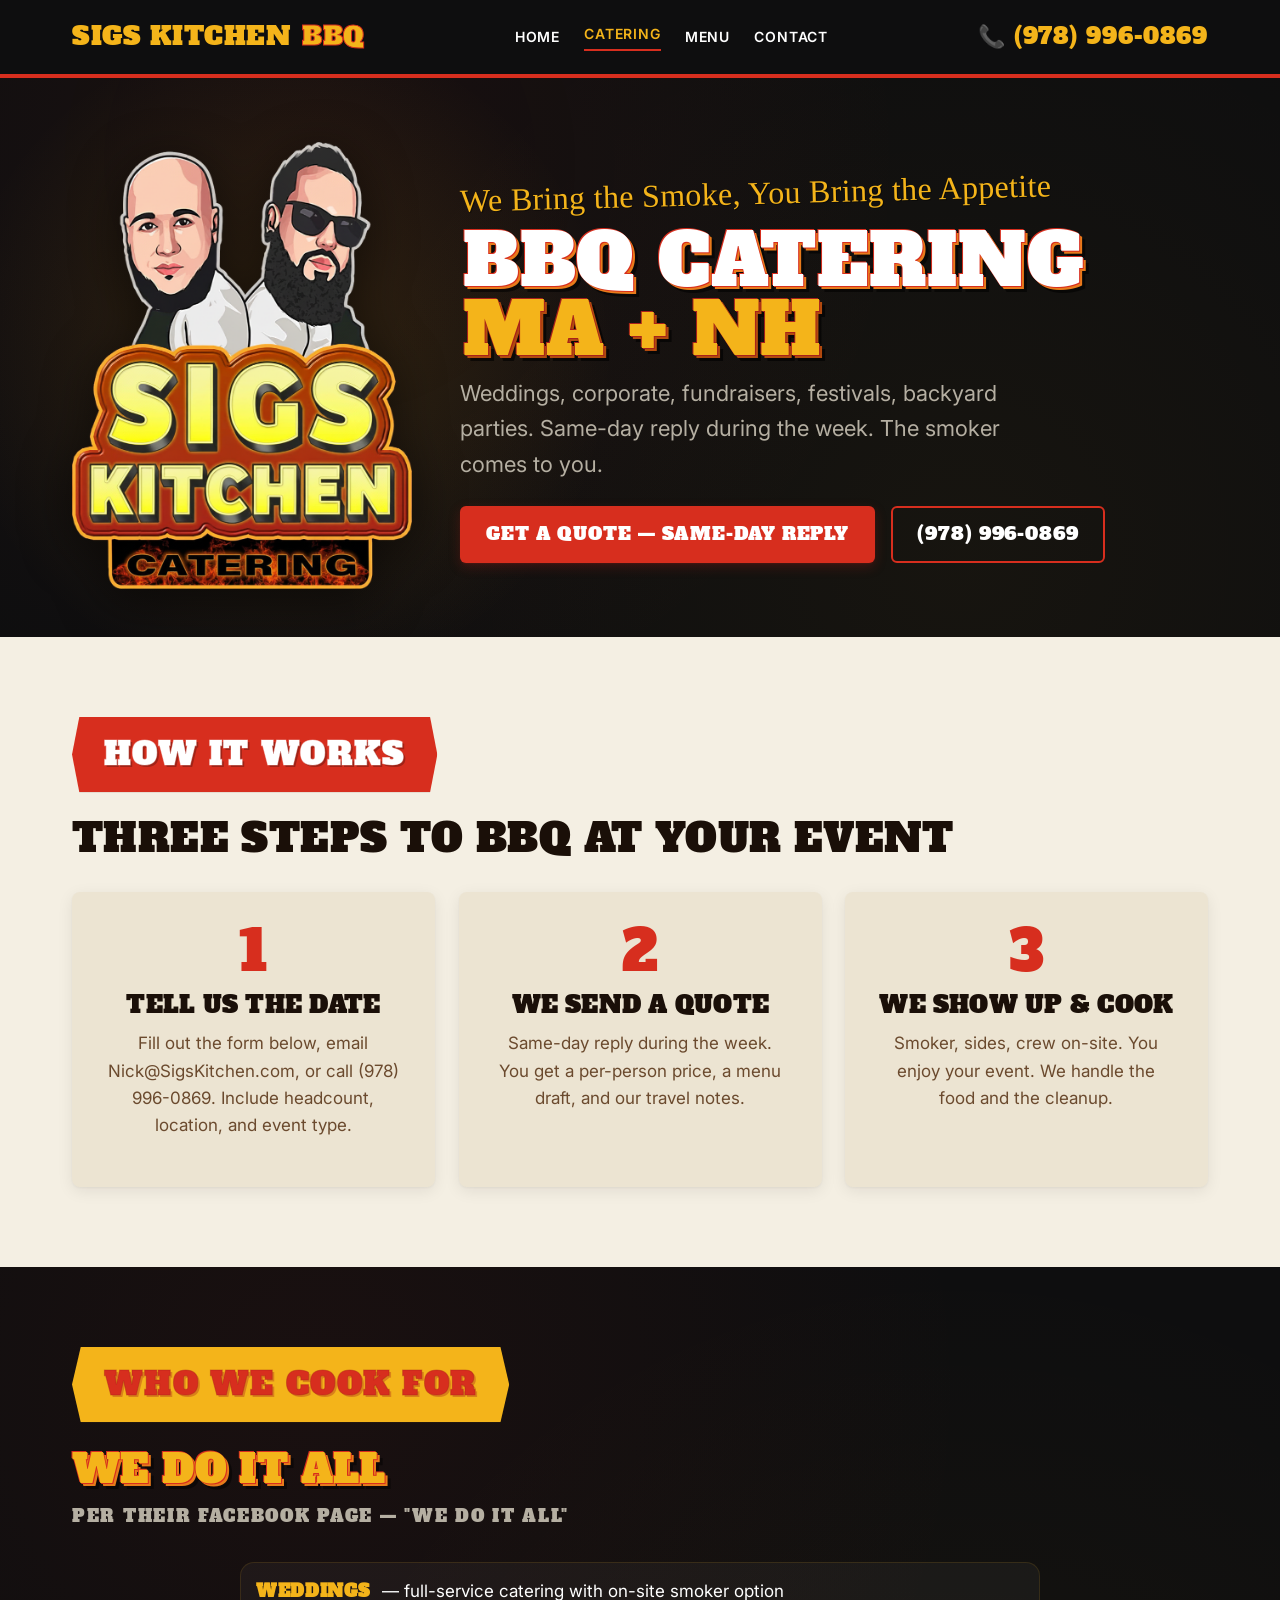
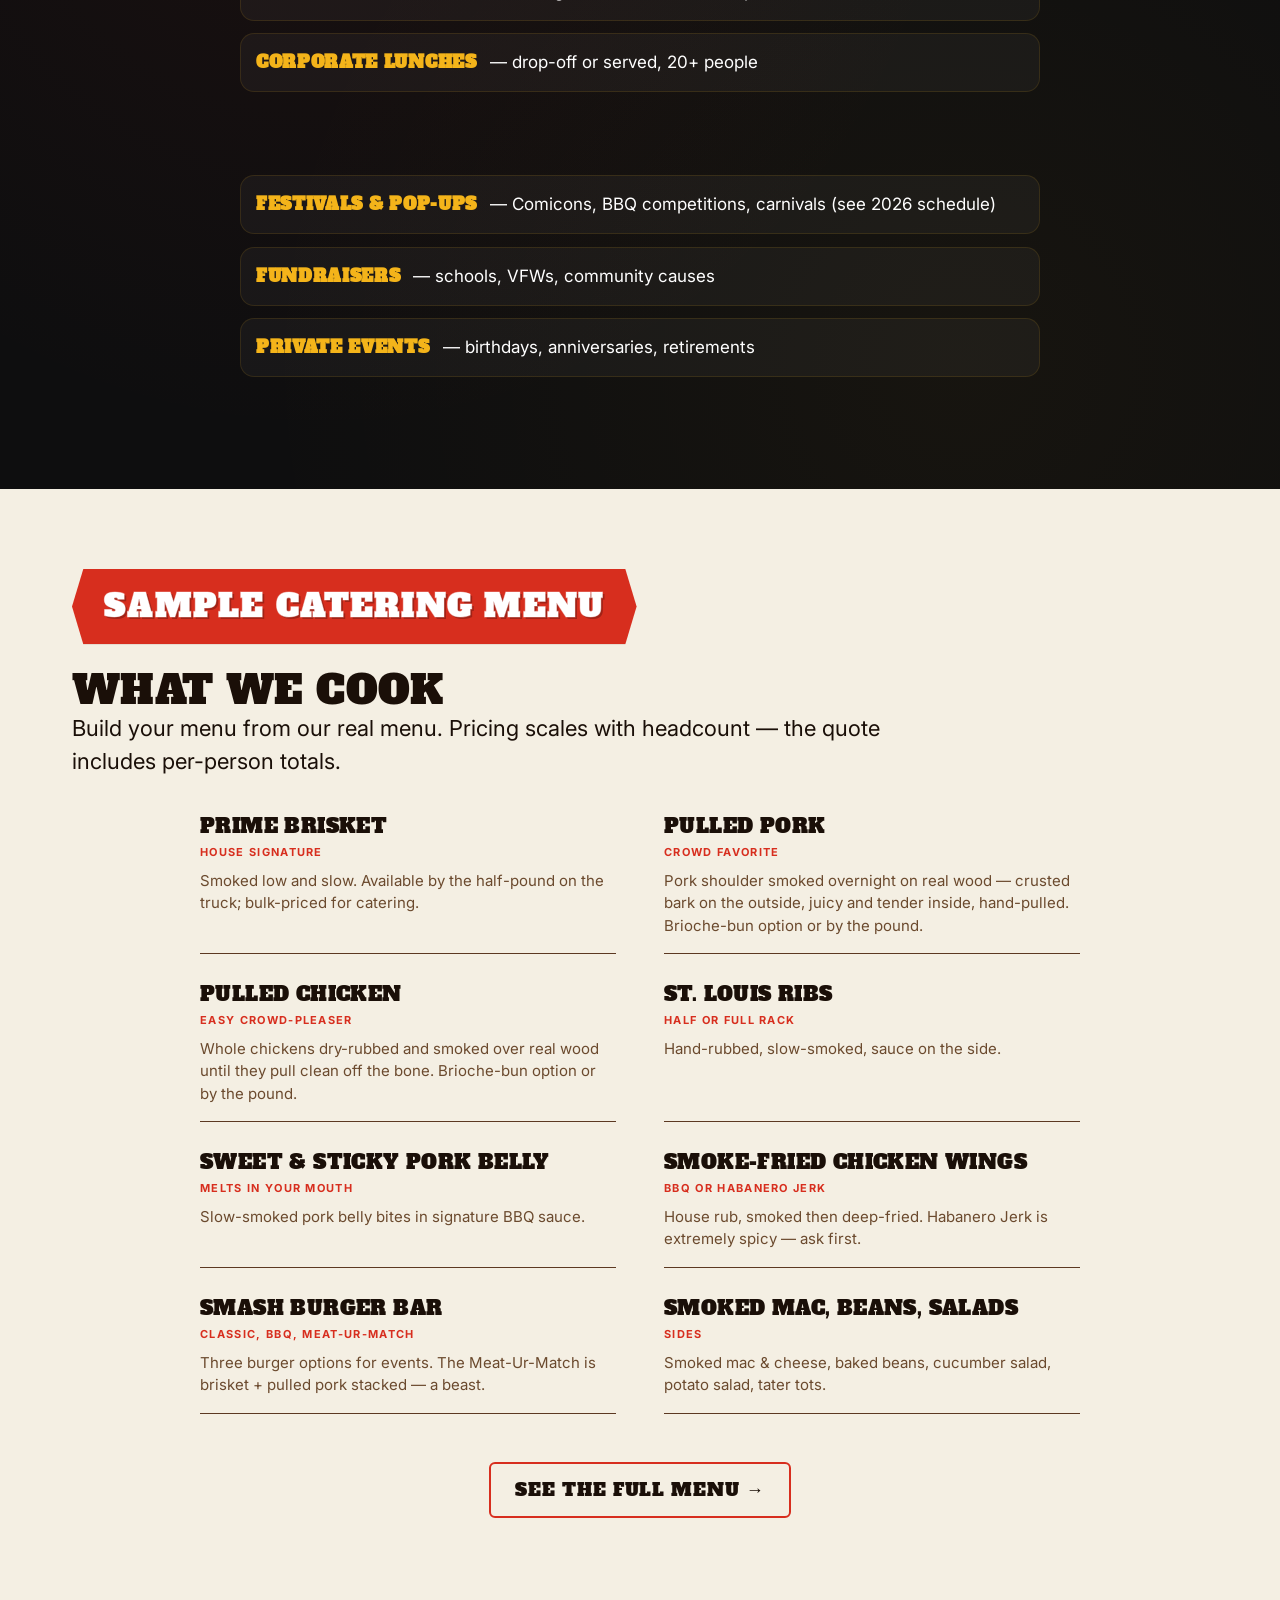
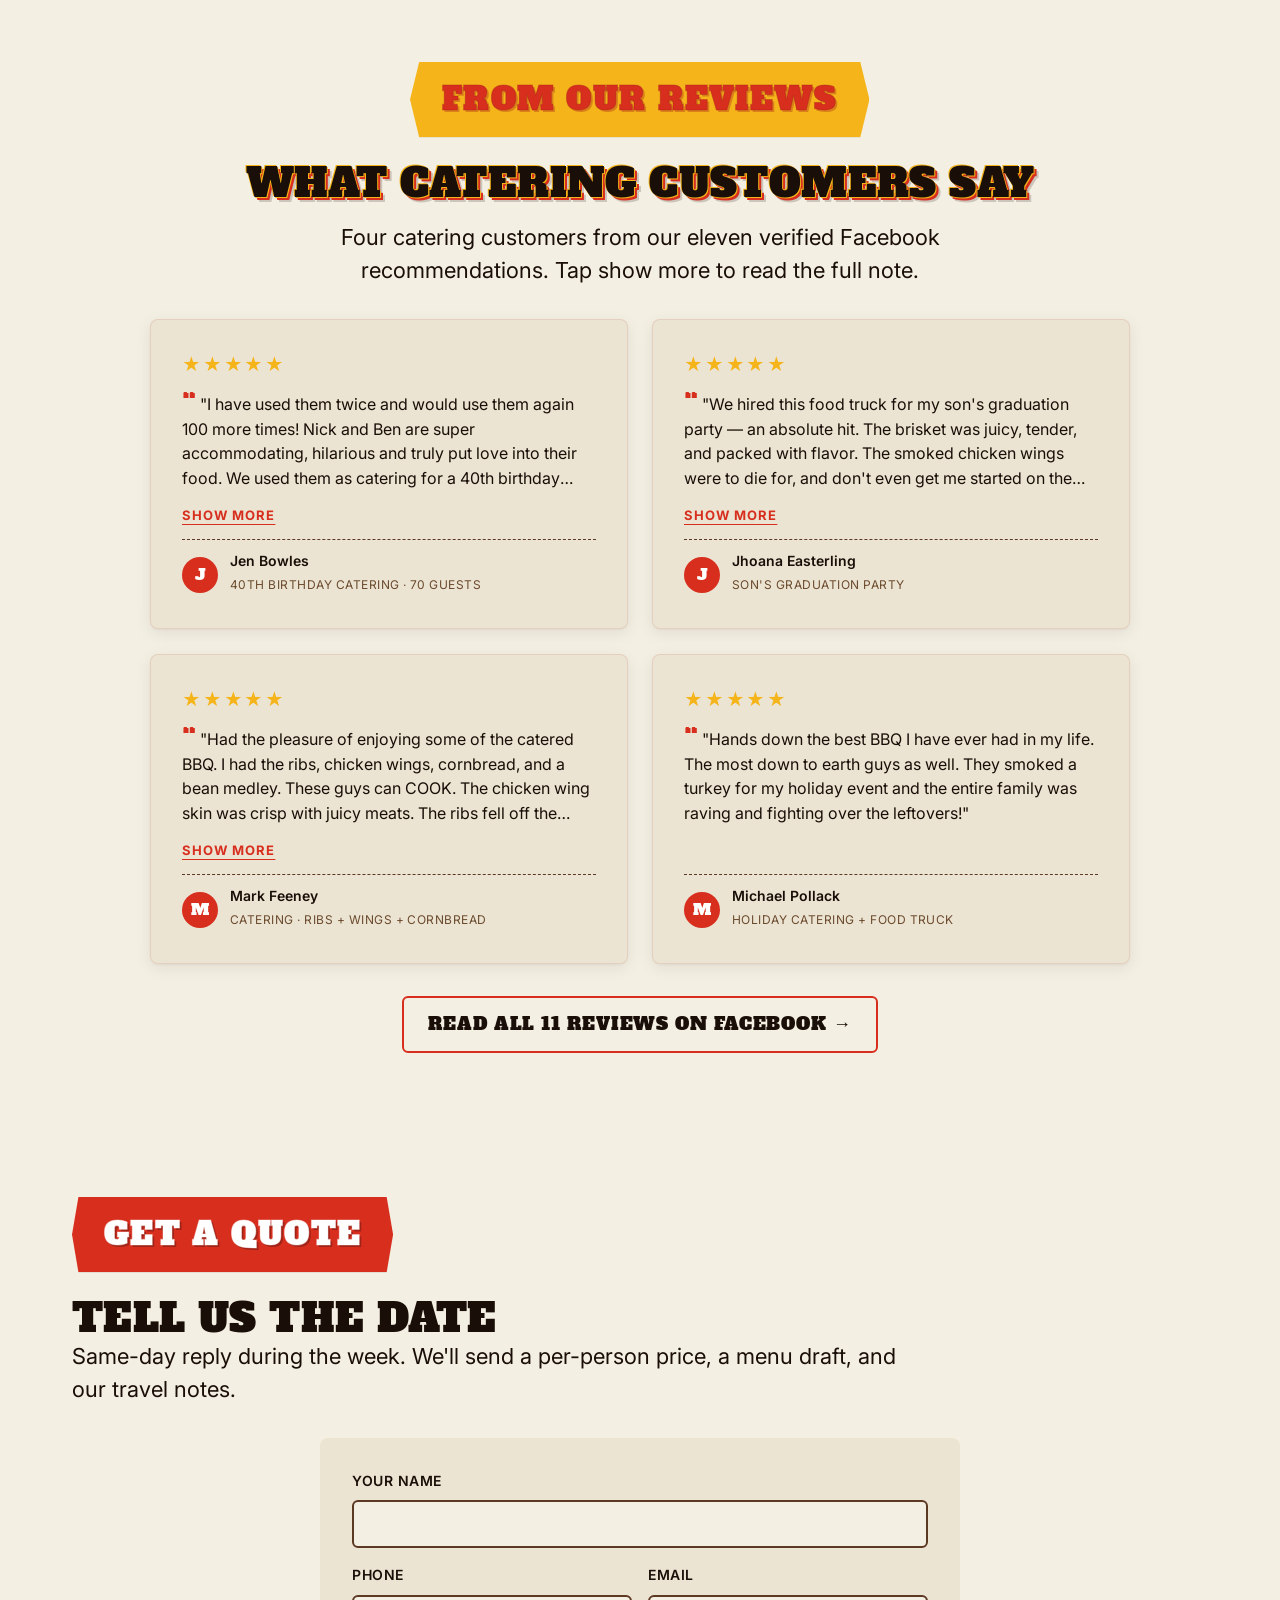
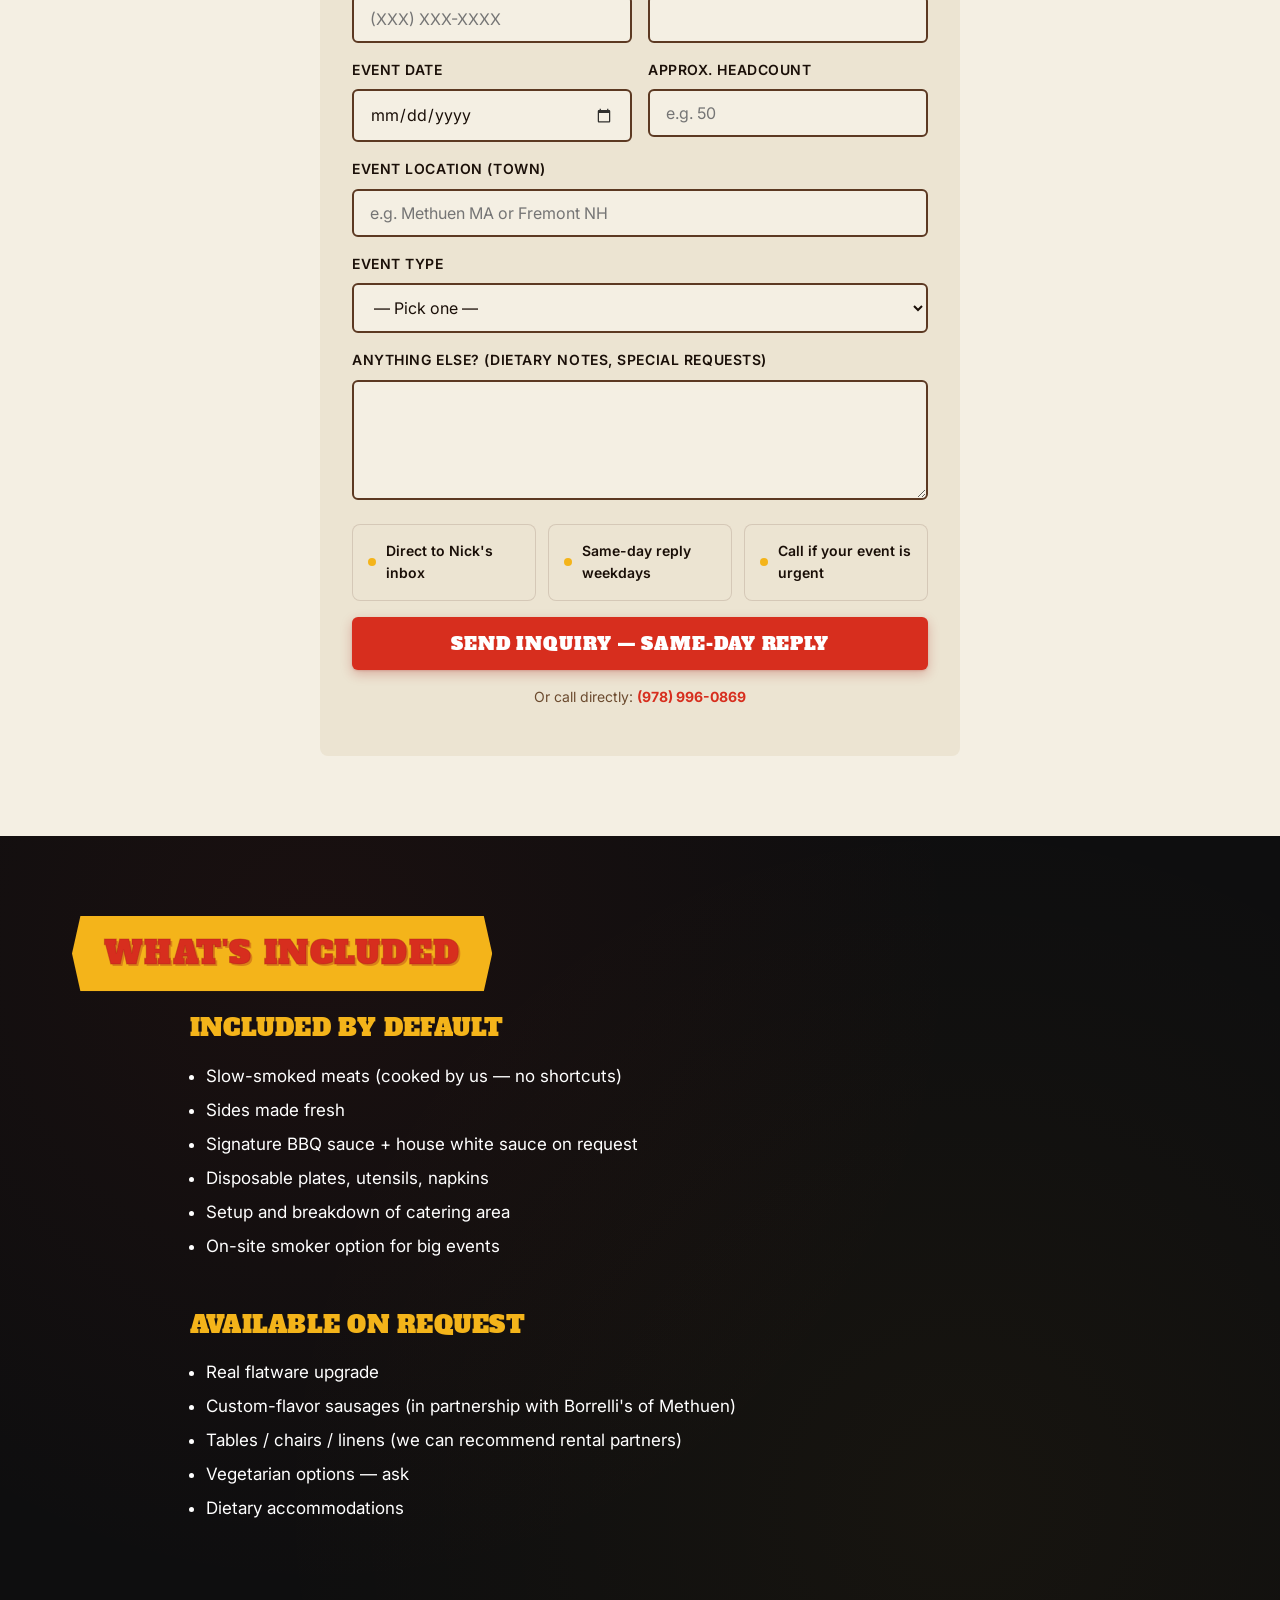
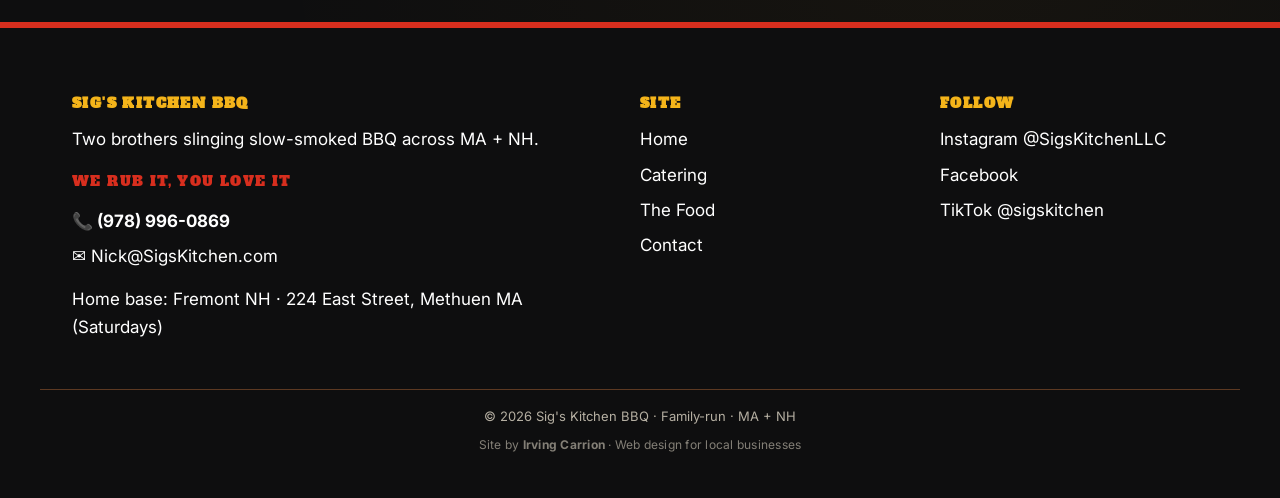
==== commit b06e36b1: "Replace FormSubmit with worker-backed catering form" ====
--- a/catering.html
+++ b/catering.html
@@ -9,14 +9,16 @@
   <meta name="brand-slug" content="sigs-kitchen-americana-festival">
   <meta property="og:title" content="Sig's Kitchen BBQ Catering — MA + NH">
   <meta property="og:description" content="We bring the smoker, the sides, and the brothers. Tell us the date and the headcount.">
-  <meta property="og:image" content="https://sigskitchen.com/img/og-image.jpg?v=1">
+  <meta property="og:image" content="https://sigskitchen.com/img/og-image-2026-06.jpg?v=2">
   <meta property="og:image:width" content="1200">
   <meta property="og:image:height" content="630">
   <meta property="og:image:type" content="image/jpeg">
   <meta property="og:image:alt" content="Sig's Kitchen Barbecue logo">
   <meta name="twitter:card" content="summary_large_image">
-  <meta name="twitter:image" content="https://sigskitchen.com/img/og-image.jpg?v=1">
+  <meta name="twitter:image" content="https://sigskitchen.com/img/og-image-2026-06.jpg?v=2">
   <link rel="icon" type="image/png" href="img/sigs-kitchen-logo.png">
+  <link rel="shortcut icon" href="img/sigs-kitchen-logo.png">
+  <link rel="apple-touch-icon" href="img/sigs-kitchen-logo.png">
   <link rel="canonical" href="https://sigskitchen.com/catering.html">
   <link rel="preconnect" href="https://fonts.googleapis.com">
   <link rel="preconnect" href="https://fonts.gstatic.com" crossorigin>
@@ -270,11 +272,10 @@
     <p class="lede">Same-day reply during the week. We'll send a per-person price, a menu draft, and our travel notes.</p>
 
     <div class="catering-form-wrap">
-      <form name="catering-inquiry" method="POST" action="https://formsubmit.co/Nick@SigsKitchen.com">
-        <input type="hidden" name="_subject" value="New Sig's Kitchen Catering Inquiry">
-        <input type="hidden" name="_template" value="table">
-        <input type="hidden" name="_next" value="https://sigskitchen.com/thank-you.html">
-        <input type="hidden" name="_url" value="https://sigskitchen.com/catering.html">
+      <div class="form-status" id="form-status" hidden aria-live="polite"></div>
+      <form name="catering-inquiry" method="POST" action="https://sigskitchen.com/api/contact">
+        <input type="hidden" name="success_url" id="success-url-input" value="https://sigskitchen.com/thank-you.html">
+        <input type="hidden" name="error_url" id="error-url-input" value="https://sigskitchen.com/catering.html">
         <input type="text" name="_honey" style="position:absolute;left:-9999px;" tabindex="-1" autocomplete="off">
 
         <div class="field">
@@ -409,5 +410,22 @@
   <a class="quote" href="#quote">Get a Quote</a>
 </nav>
 
+<script>
+  (function () {
+    var statusBox = document.getElementById('form-status');
+    if (!statusBox) return;
+
+    var status = new URLSearchParams(window.location.search).get('status');
+    var messages = {
+      validation: 'Please check the form and try again. Make sure the event date, headcount, location, and email are filled out correctly.',
+      delivery: 'The inquiry could not be delivered right now. Call or email Nick directly and try the form again in a few minutes.'
+    };
+
+    if (status && messages[status]) {
+      statusBox.textContent = messages[status];
+      statusBox.hidden = false;
+    }
+  }());
+</script>
 </body>
 </html>
--- a/styles.css
+++ b/styles.css
@@ -592,6 +592,16 @@
   margin: var(--space-5) auto 0;
 }
 .catering-form-wrap h3 { margin-bottom: var(--space-3); }
+.form-status {
+  margin-bottom: var(--space-3);
+  padding: var(--space-2) var(--space-3);
+  border-radius: var(--r-btn);
+  border: 1px solid rgba(176, 52, 35, 0.18);
+  background: #fff3ee;
+  color: #7c2d12;
+  font-weight: 600;
+  line-height: 1.5;
+}
 .field {
   margin-bottom: var(--space-3);
 }
@@ -635,6 +645,17 @@
 }
 .field input[type="date"] {
   min-width: 0;
+  appearance: none;
+  -webkit-appearance: none;
+  line-height: 1.2;
+  padding-block: 14px;
+}
+.field input[type="date"]::-webkit-date-and-time-value {
+  text-align: left;
+}
+.field input[type="date"]::-webkit-calendar-picker-indicator {
+  opacity: 0.8;
+  cursor: pointer;
 }
 @media (min-width: 720px) {
   .field--row { grid-template-columns: repeat(2, minmax(0, 1fr)); gap: var(--space-3); }
@@ -1310,6 +1331,7 @@
   color: rgba(255,255,255,0.85);
   text-transform: none;
   letter-spacing: 0;
+  line-height: 1.15;
 }
 .next-stop-card__type {
   font-size: 11px;
@@ -1318,6 +1340,11 @@
   color: rgba(255,255,255,0.7);
   margin-top: auto;
   padding-top: var(--space-1);
+}
+@media (min-width: 768px) {
+  .next-stop-card__time {
+    white-space: nowrap;
+  }
 }
 
 .schedule__month-header {
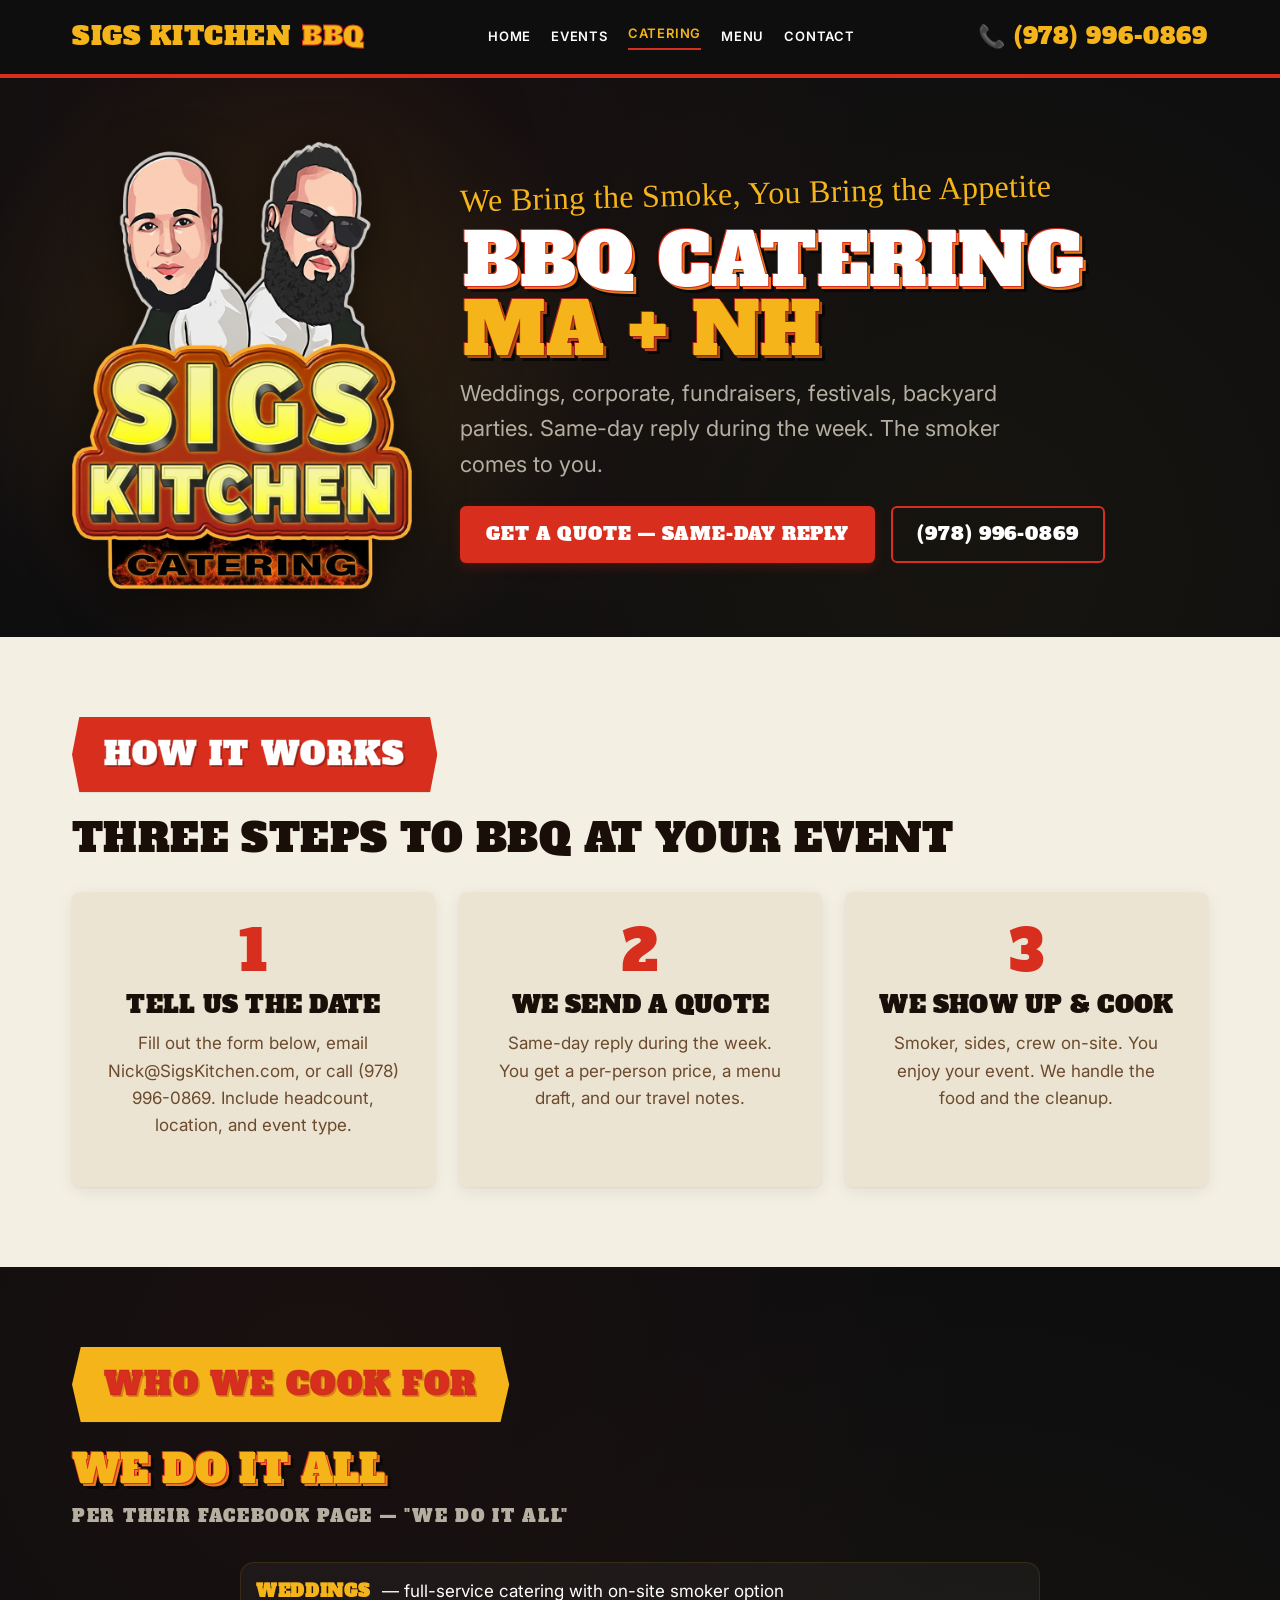
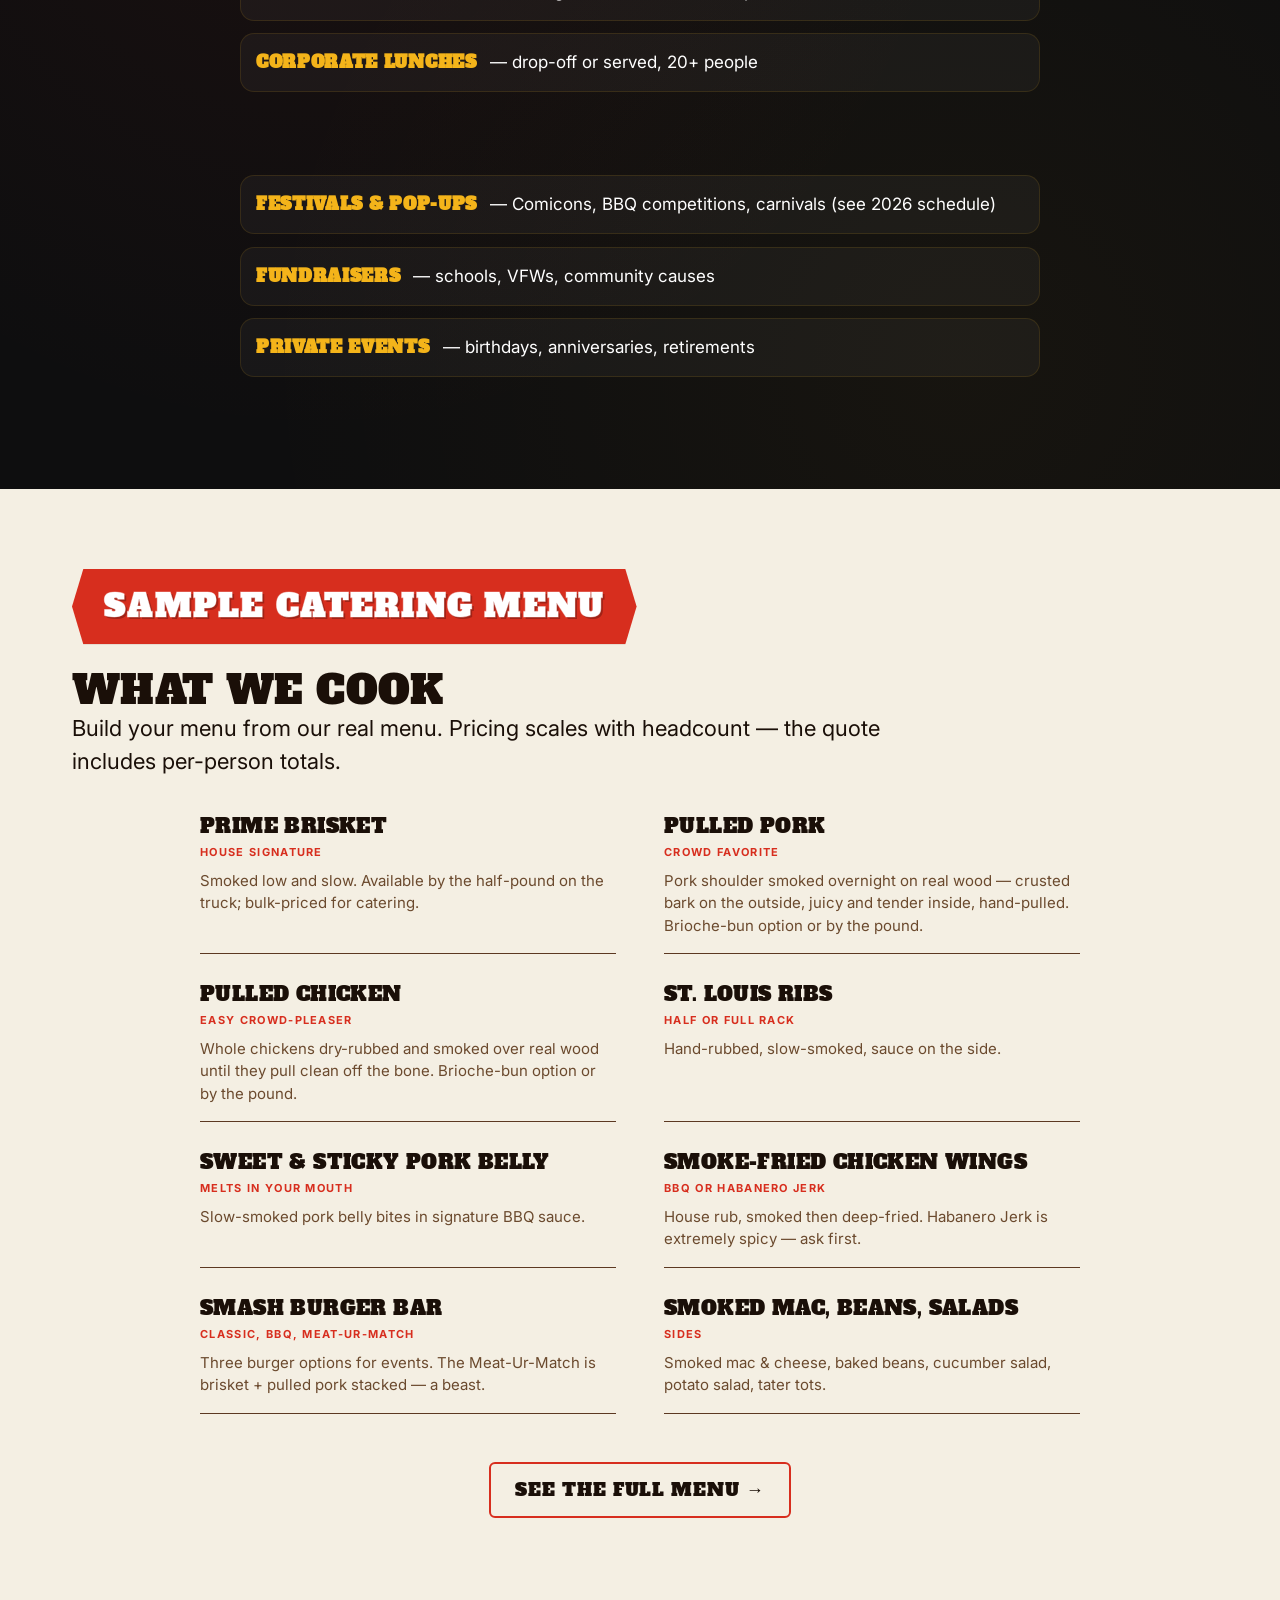
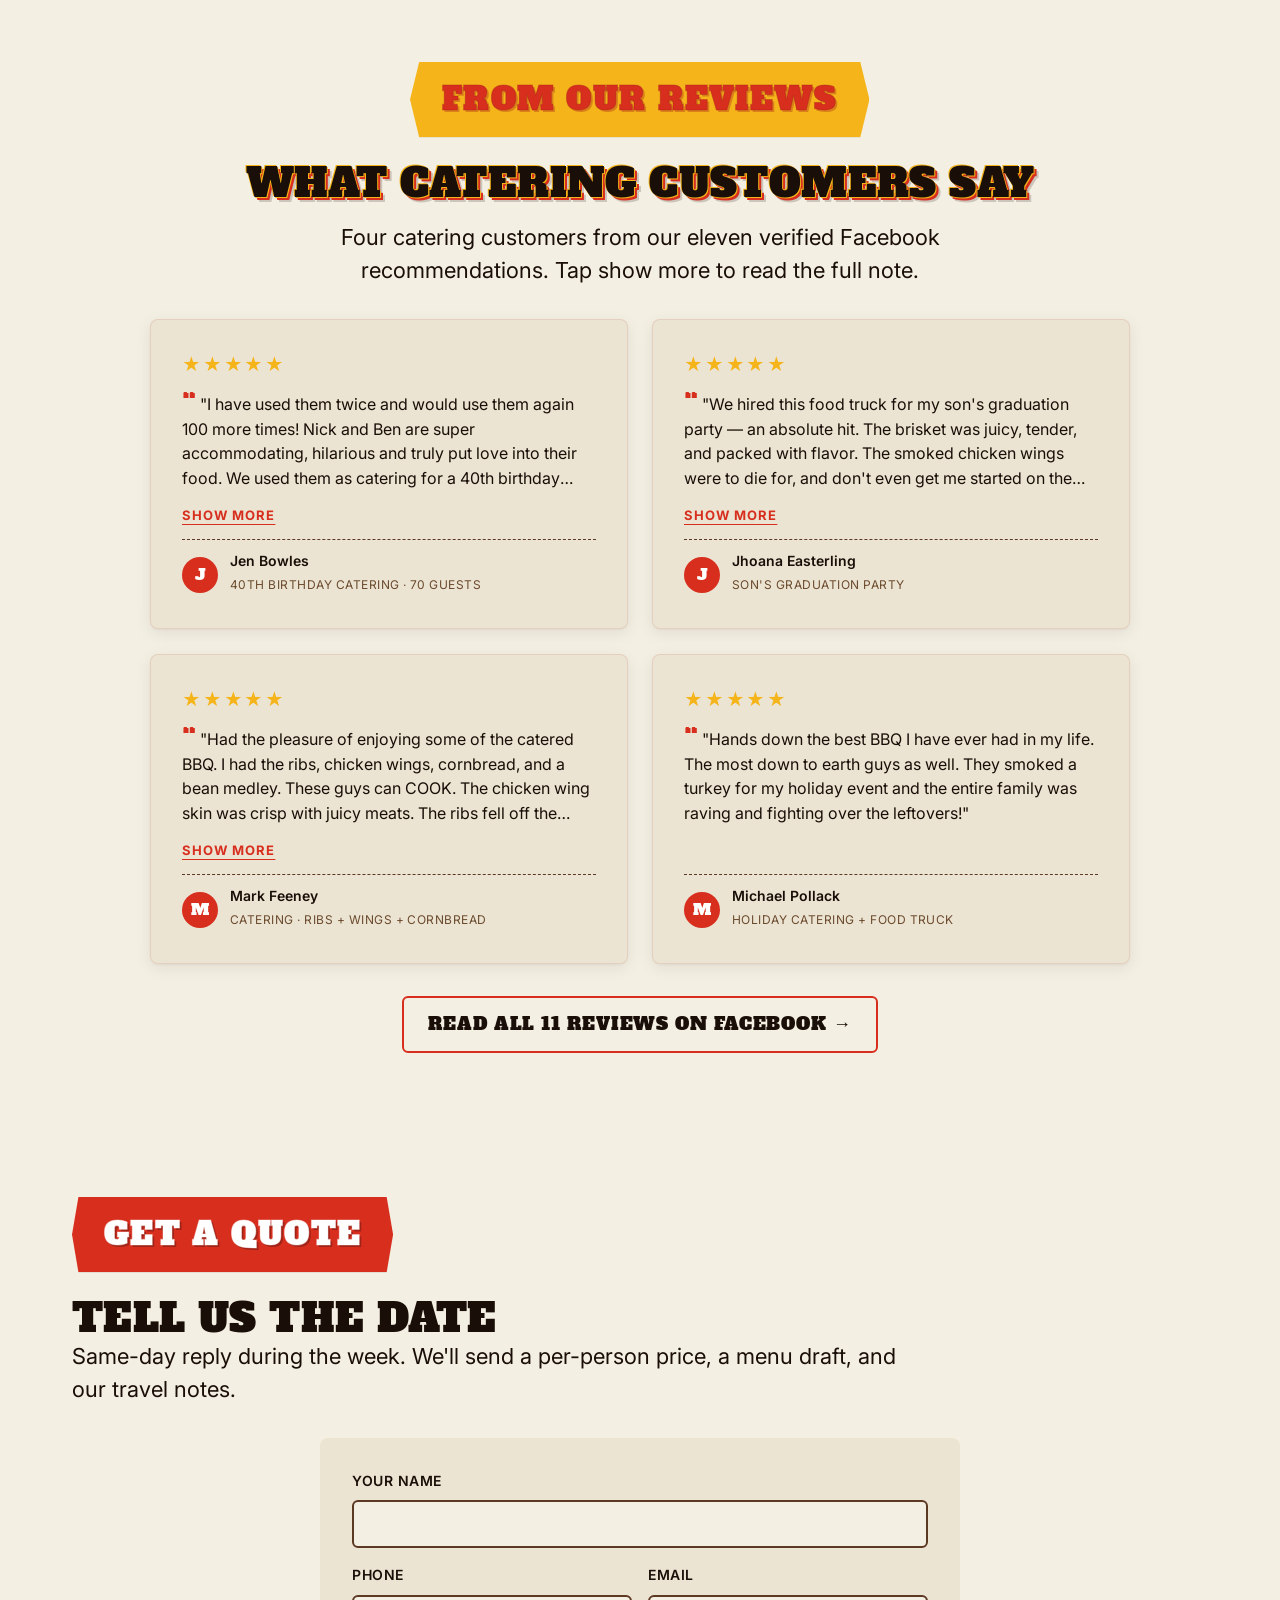
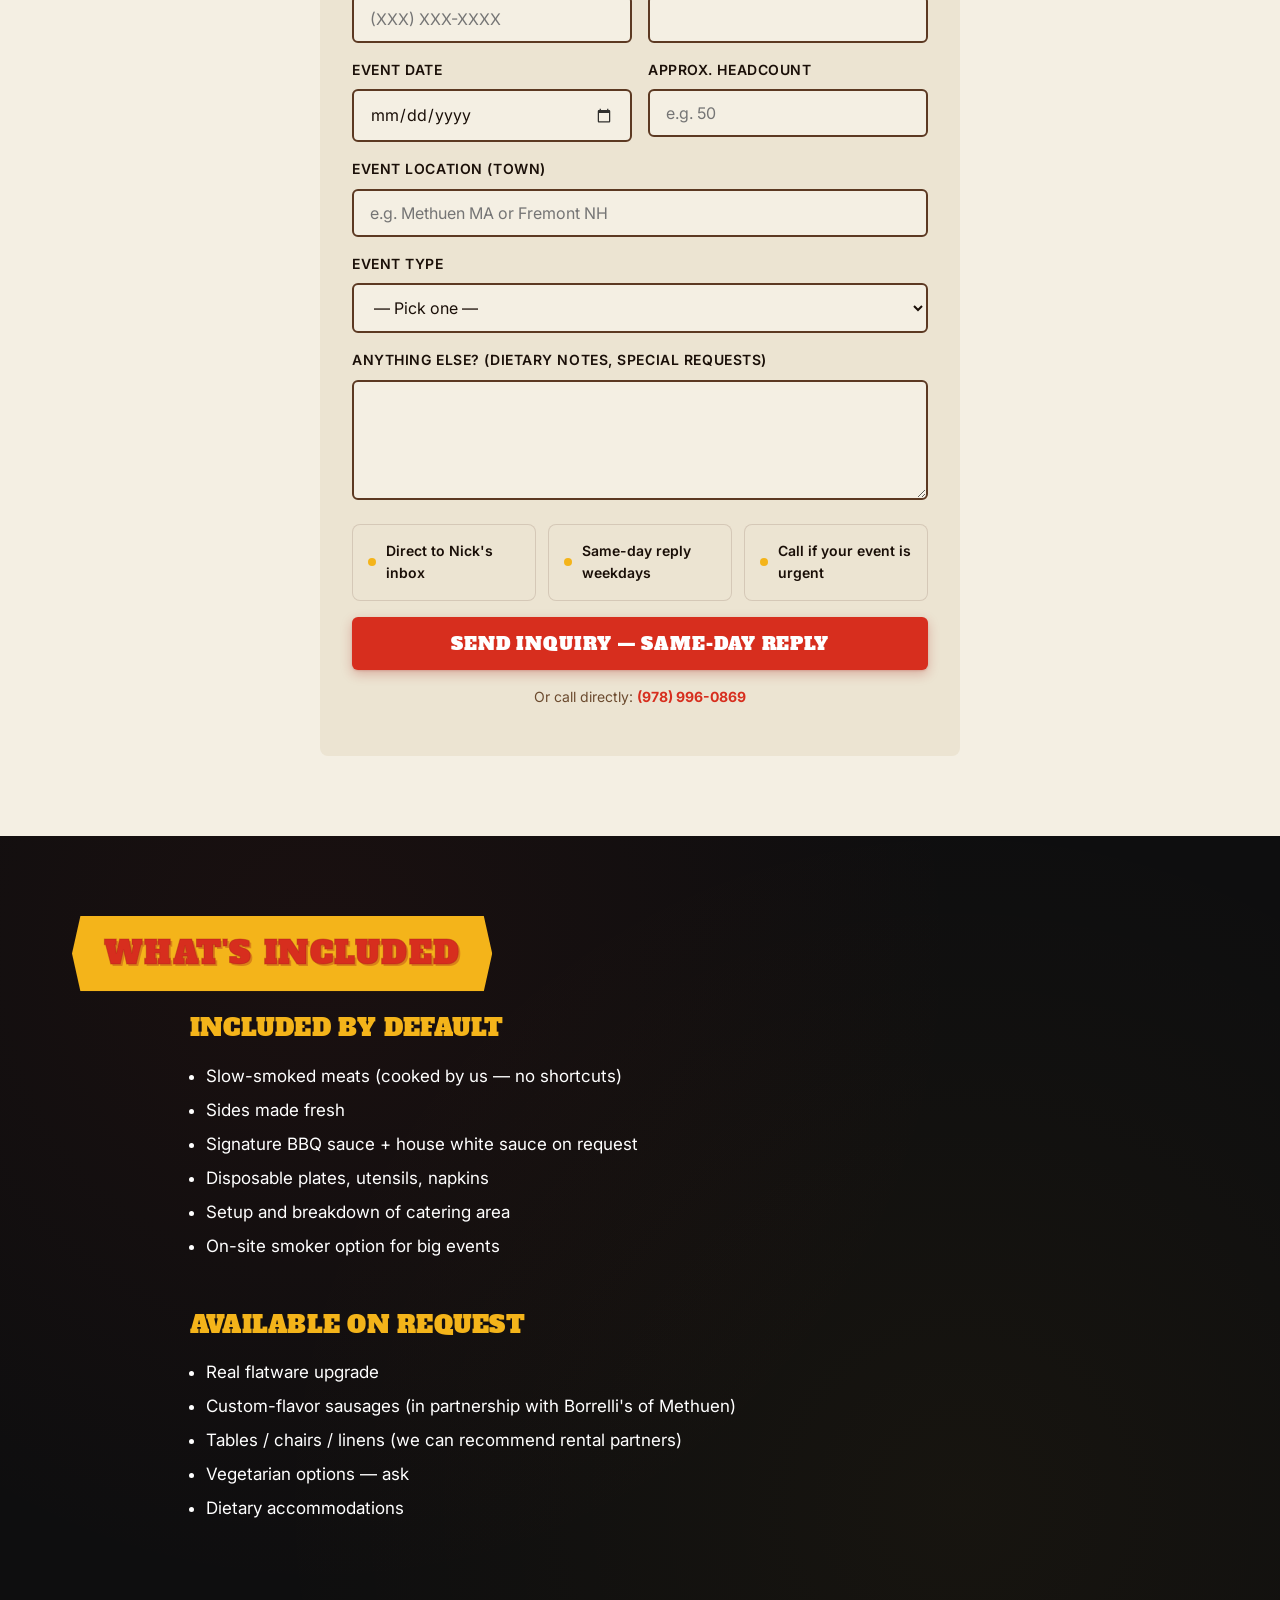
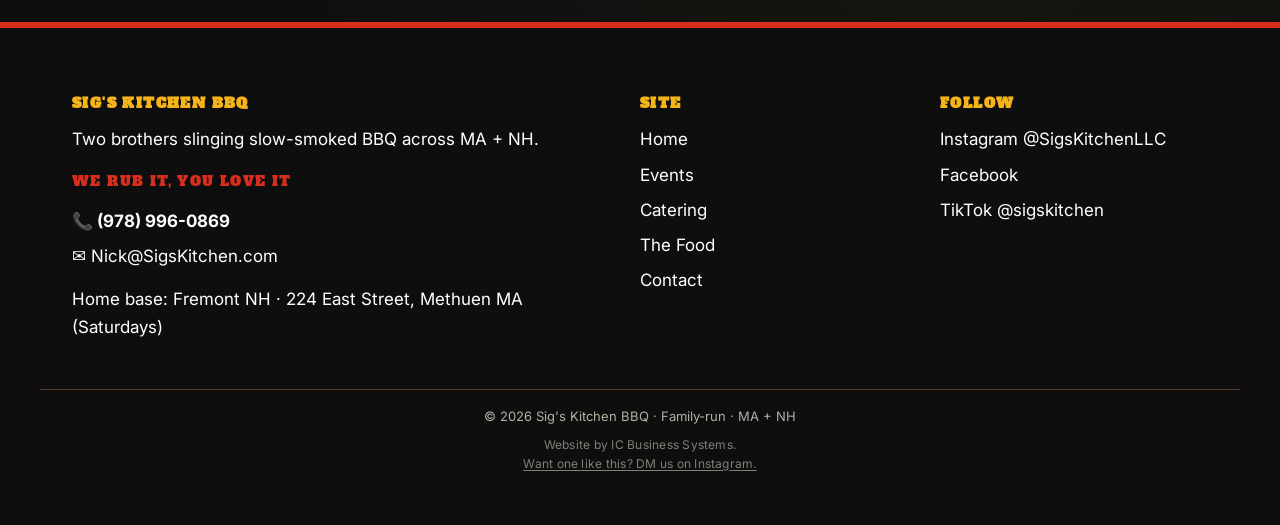
==== commit 3c9aeea5: "Add events page and improve search branding" ====
--- a/catering.html
+++ b/catering.html
@@ -9,6 +9,7 @@
   <meta name="brand-slug" content="sigs-kitchen-americana-festival">
   <meta property="og:title" content="Sig's Kitchen BBQ Catering — MA + NH">
   <meta property="og:description" content="We bring the smoker, the sides, and the brothers. Tell us the date and the headcount.">
+  <meta property="og:site_name" content="Sig's Kitchen BBQ">
   <meta property="og:image" content="https://sigskitchen.com/img/og-image-2026-06.jpg?v=2">
   <meta property="og:image:width" content="1200">
   <meta property="og:image:height" content="630">
@@ -16,14 +17,15 @@
   <meta property="og:image:alt" content="Sig's Kitchen Barbecue logo">
   <meta name="twitter:card" content="summary_large_image">
   <meta name="twitter:image" content="https://sigskitchen.com/img/og-image-2026-06.jpg?v=2">
-  <link rel="icon" type="image/png" href="img/sigs-kitchen-logo.png">
-  <link rel="shortcut icon" href="img/sigs-kitchen-logo.png">
-  <link rel="apple-touch-icon" href="img/sigs-kitchen-logo.png">
+  <link rel="icon" href="/favicon-48.png" sizes="48x48" type="image/png">
+  <link rel="icon" href="/favicon-192.png" sizes="192x192" type="image/png">
+  <link rel="apple-touch-icon" href="/apple-touch-icon.png">
+  <link rel="manifest" href="/site.webmanifest">
   <link rel="canonical" href="https://sigskitchen.com/catering.html">
   <link rel="preconnect" href="https://fonts.googleapis.com">
   <link rel="preconnect" href="https://fonts.gstatic.com" crossorigin>
   <link rel="stylesheet" href="https://fonts.googleapis.com/css2?family=Alfa+Slab+One&family=Inter:wght@400;500;600;700&family=Permanent+Marker&family=Rye&display=swap">
-  <link rel="stylesheet" href="styles.css?v=9">
+  <link rel="stylesheet" href="styles.css?v=10">
   <script type="application/ld+json">
   {
     "@context": "https://schema.org",
@@ -42,7 +44,7 @@
     "serviceType": ["Wedding catering","Corporate catering","Festival catering","Private event catering","Fundraiser catering"]
   }
   </script>
-  <script defer src="js/polish.js?v=9"></script>
+  <script defer src="js/polish.js?v=10"></script>
 </head>
 <body>
 
@@ -56,6 +58,7 @@
     </button>
     <nav class="site-nav" id="site-nav" aria-label="Main">
       <a href="index.html">Home</a>
+      <a href="events.html">Events</a>
       <a href="catering.html" class="active">Catering</a>
       <a href="menu.html">Menu</a>
       <a href="contact.html">Contact</a>
@@ -390,6 +393,7 @@
     <div>
       <h4>Site</h4>
       <a href="index.html">Home</a>
+      <a href="events.html">Events</a>
       <a href="catering.html">Catering</a>
       <a href="menu.html">The Food</a>
       <a href="contact.html">Contact</a>
@@ -402,7 +406,7 @@
     </div>
   </div>
   <div class="container site-footer__legal">© 2026 Sig's Kitchen BBQ · Family-run · MA + NH</div>
-  <div class="container site-footer__credit">Site by <strong>Irving Carrion</strong> · Web design for local businesses</div>
+  <div class="container site-footer__credit">Website by IC Business Systems. <a href="https://www.instagram.com/icbizsystems/" target="_blank" rel="noopener">Want one like this? DM us on Instagram.</a></div>
 </footer>
 
 <nav class="mobile-bar" aria-label="Quick actions">
--- a/styles.css
+++ b/styles.css
@@ -164,6 +164,7 @@
   font-size: 18px;
   letter-spacing: 0.06em;
   text-transform: uppercase;
+  white-space: nowrap;
   padding: var(--space-3) var(--space-1);
   border-bottom: 1px solid rgba(255,255,255,0.08);
   margin: 0;
@@ -217,10 +218,10 @@
     align-items: center;
   }
   .site-nav a {
-    margin-inline: var(--space-2);
+    margin-inline: 10px;
     padding: 0;
     border-bottom: none;
-    font-size: 14px;
+    font-size: 13px;
     font-family: inherit;
     font-weight: 600;
   }
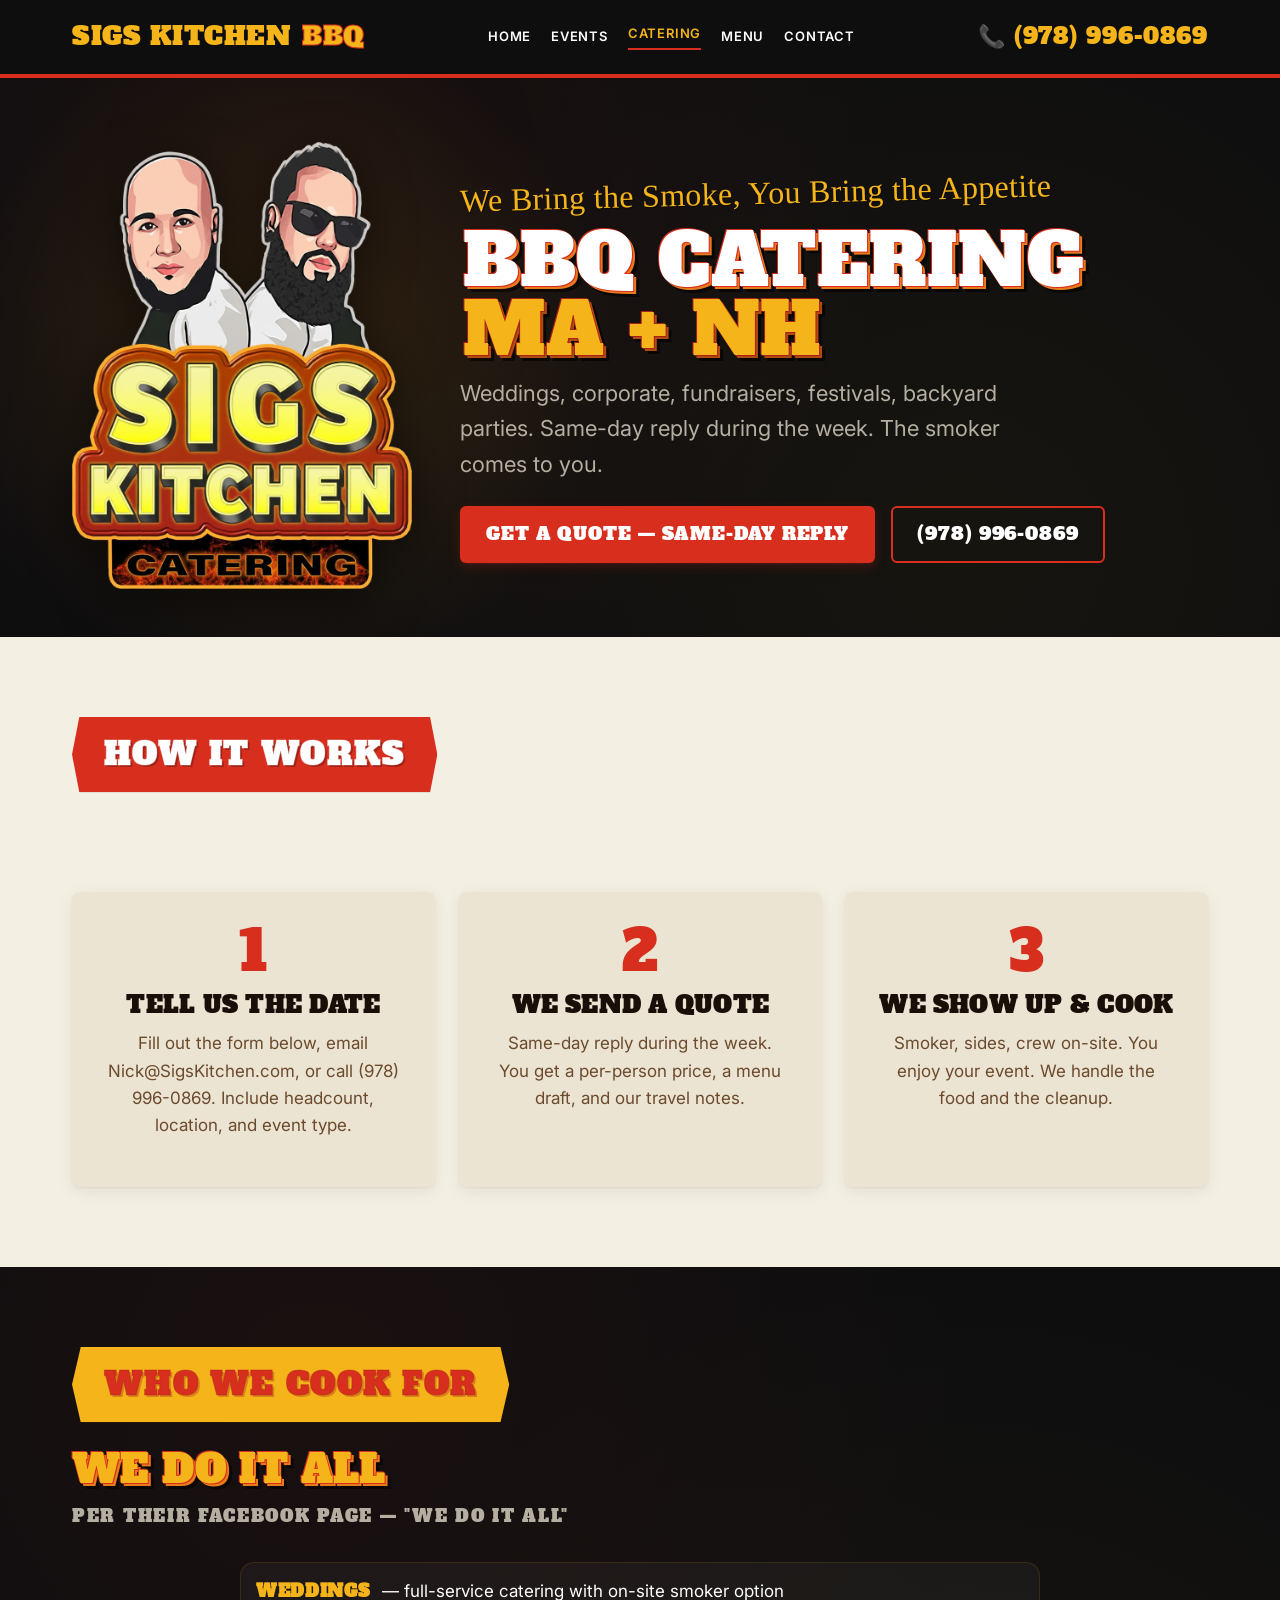
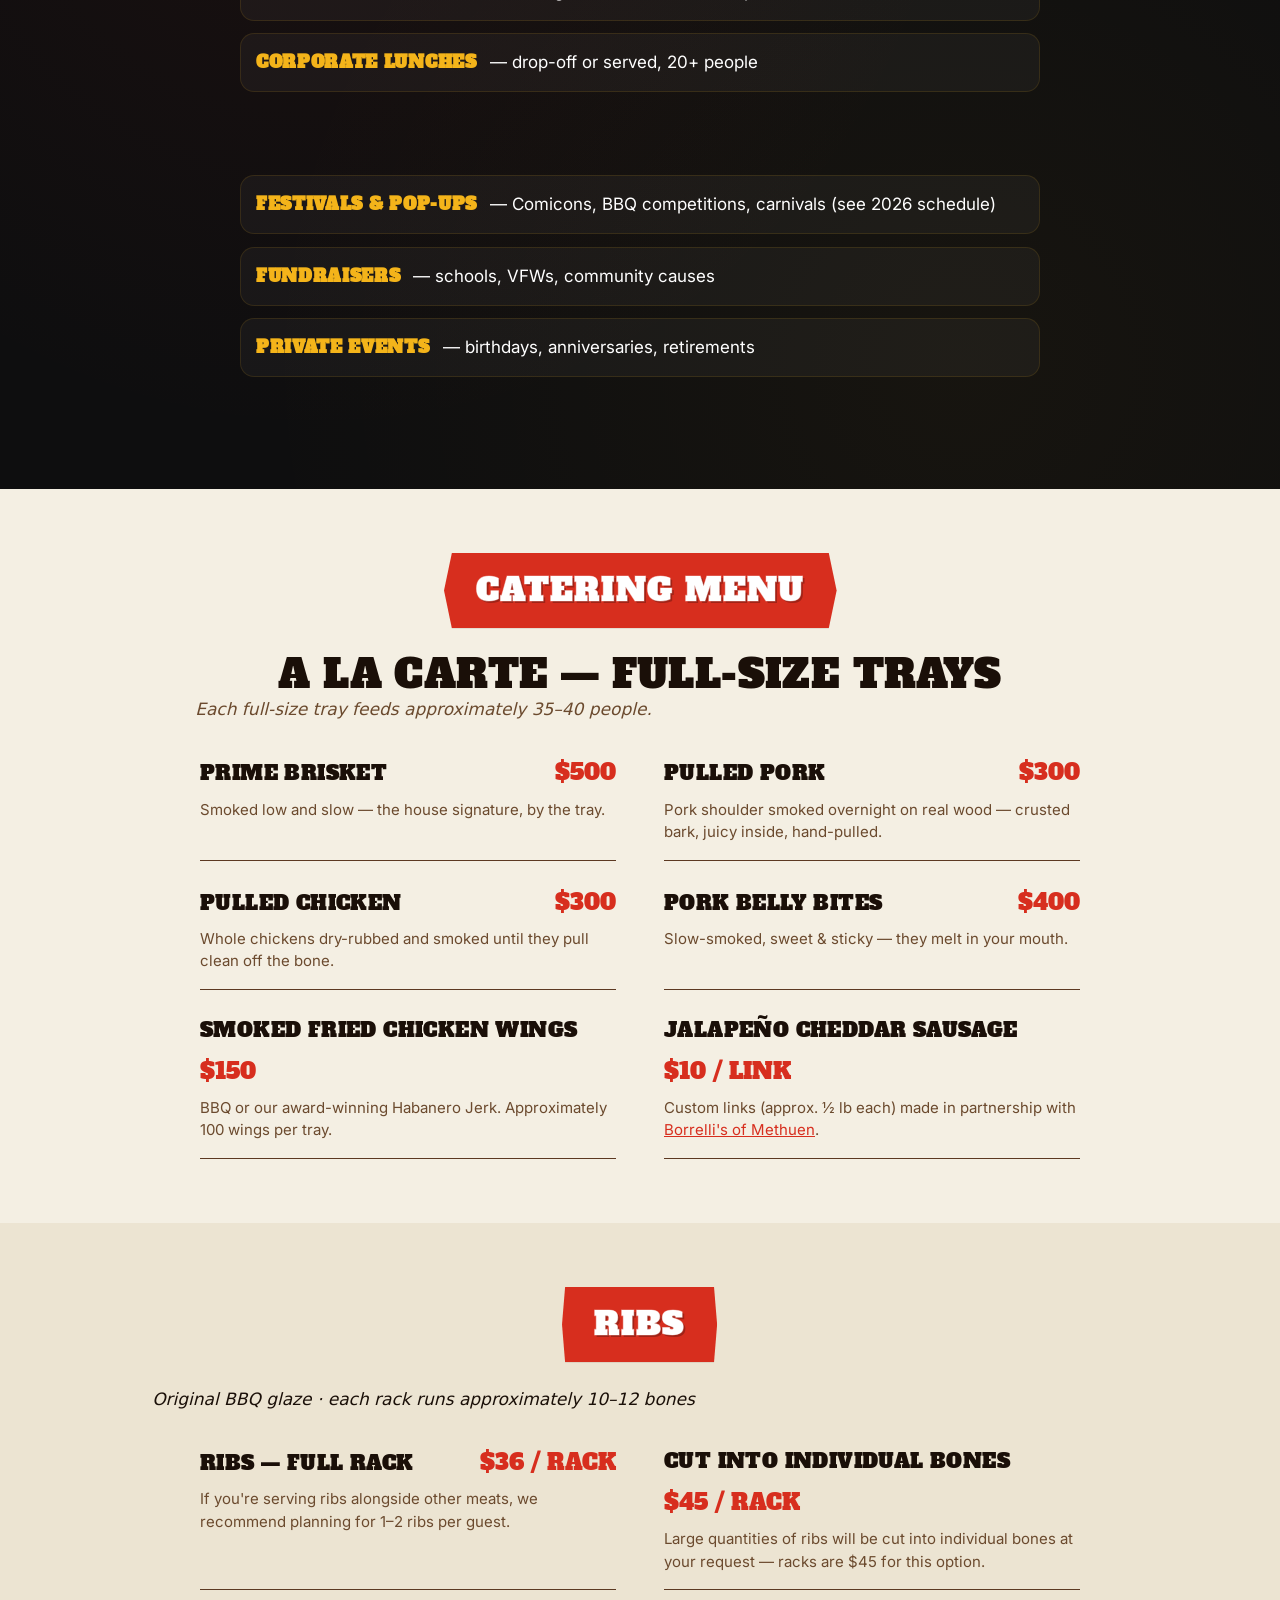
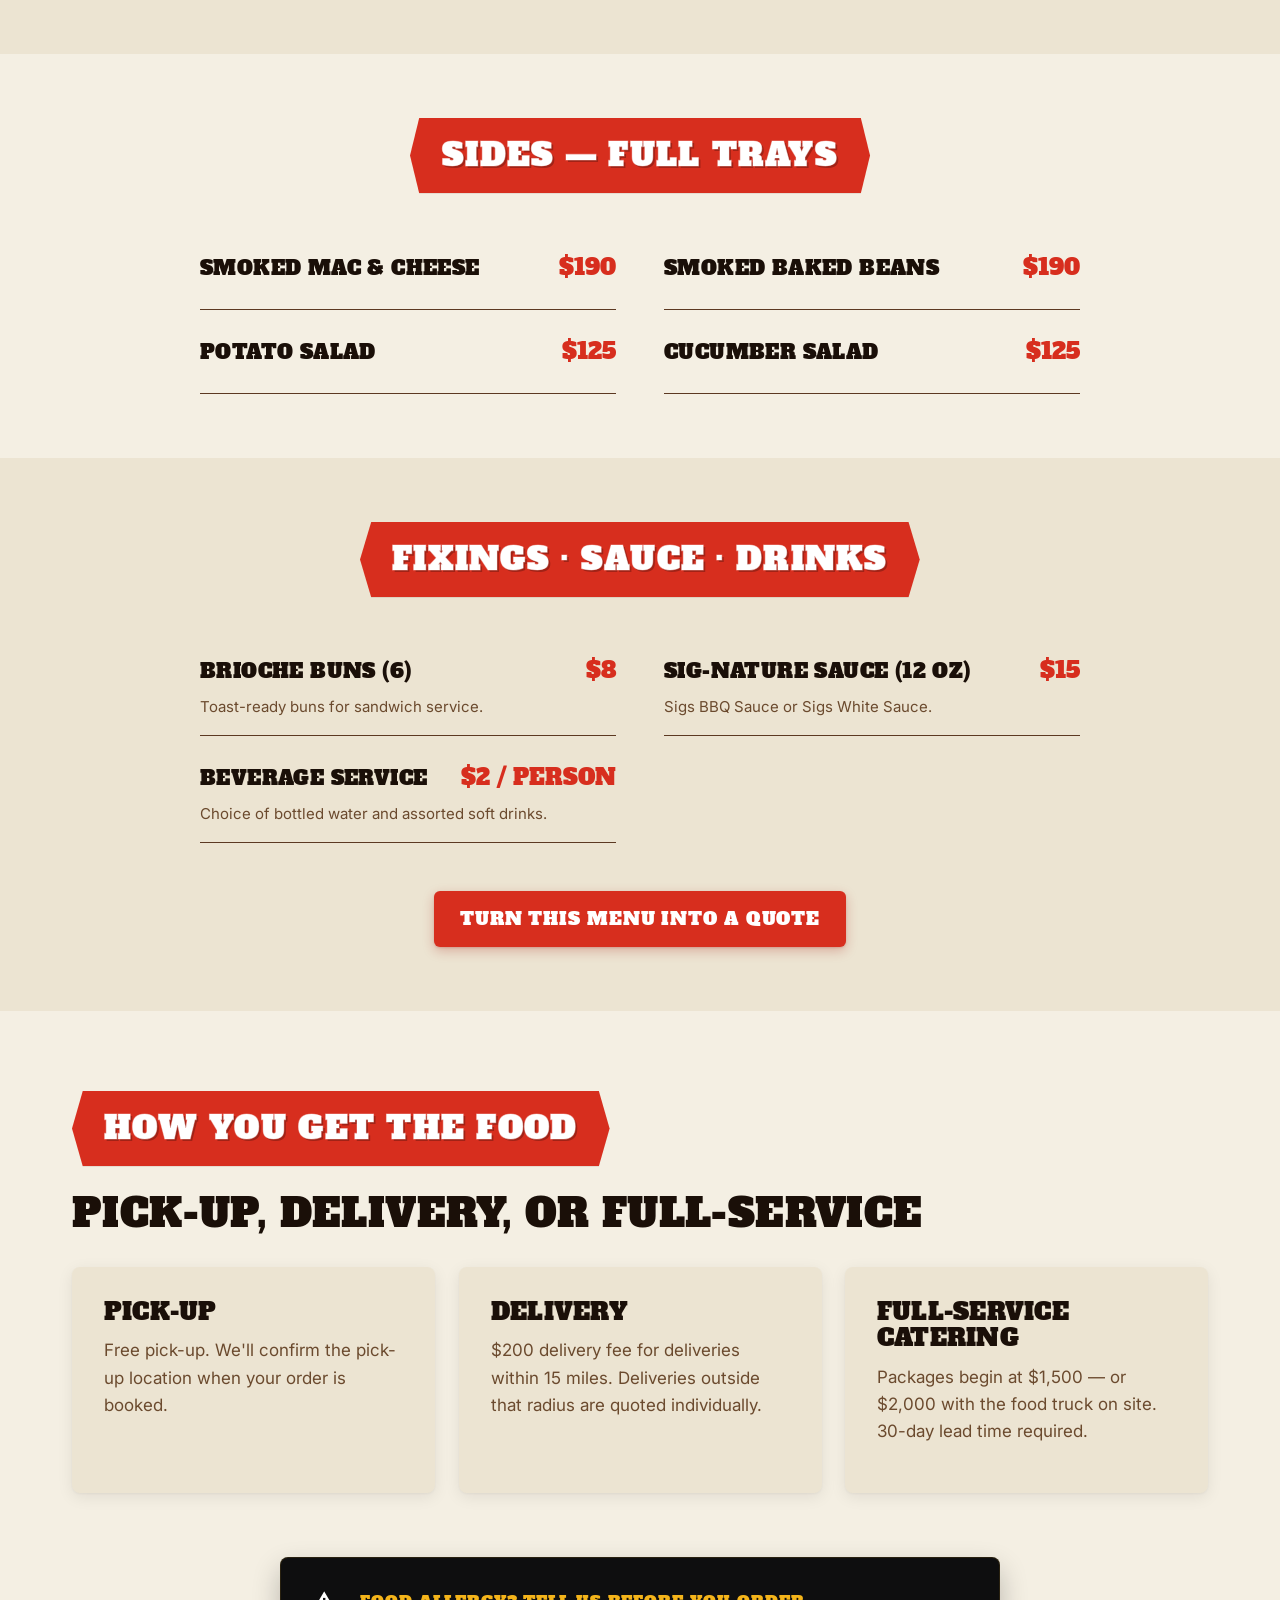
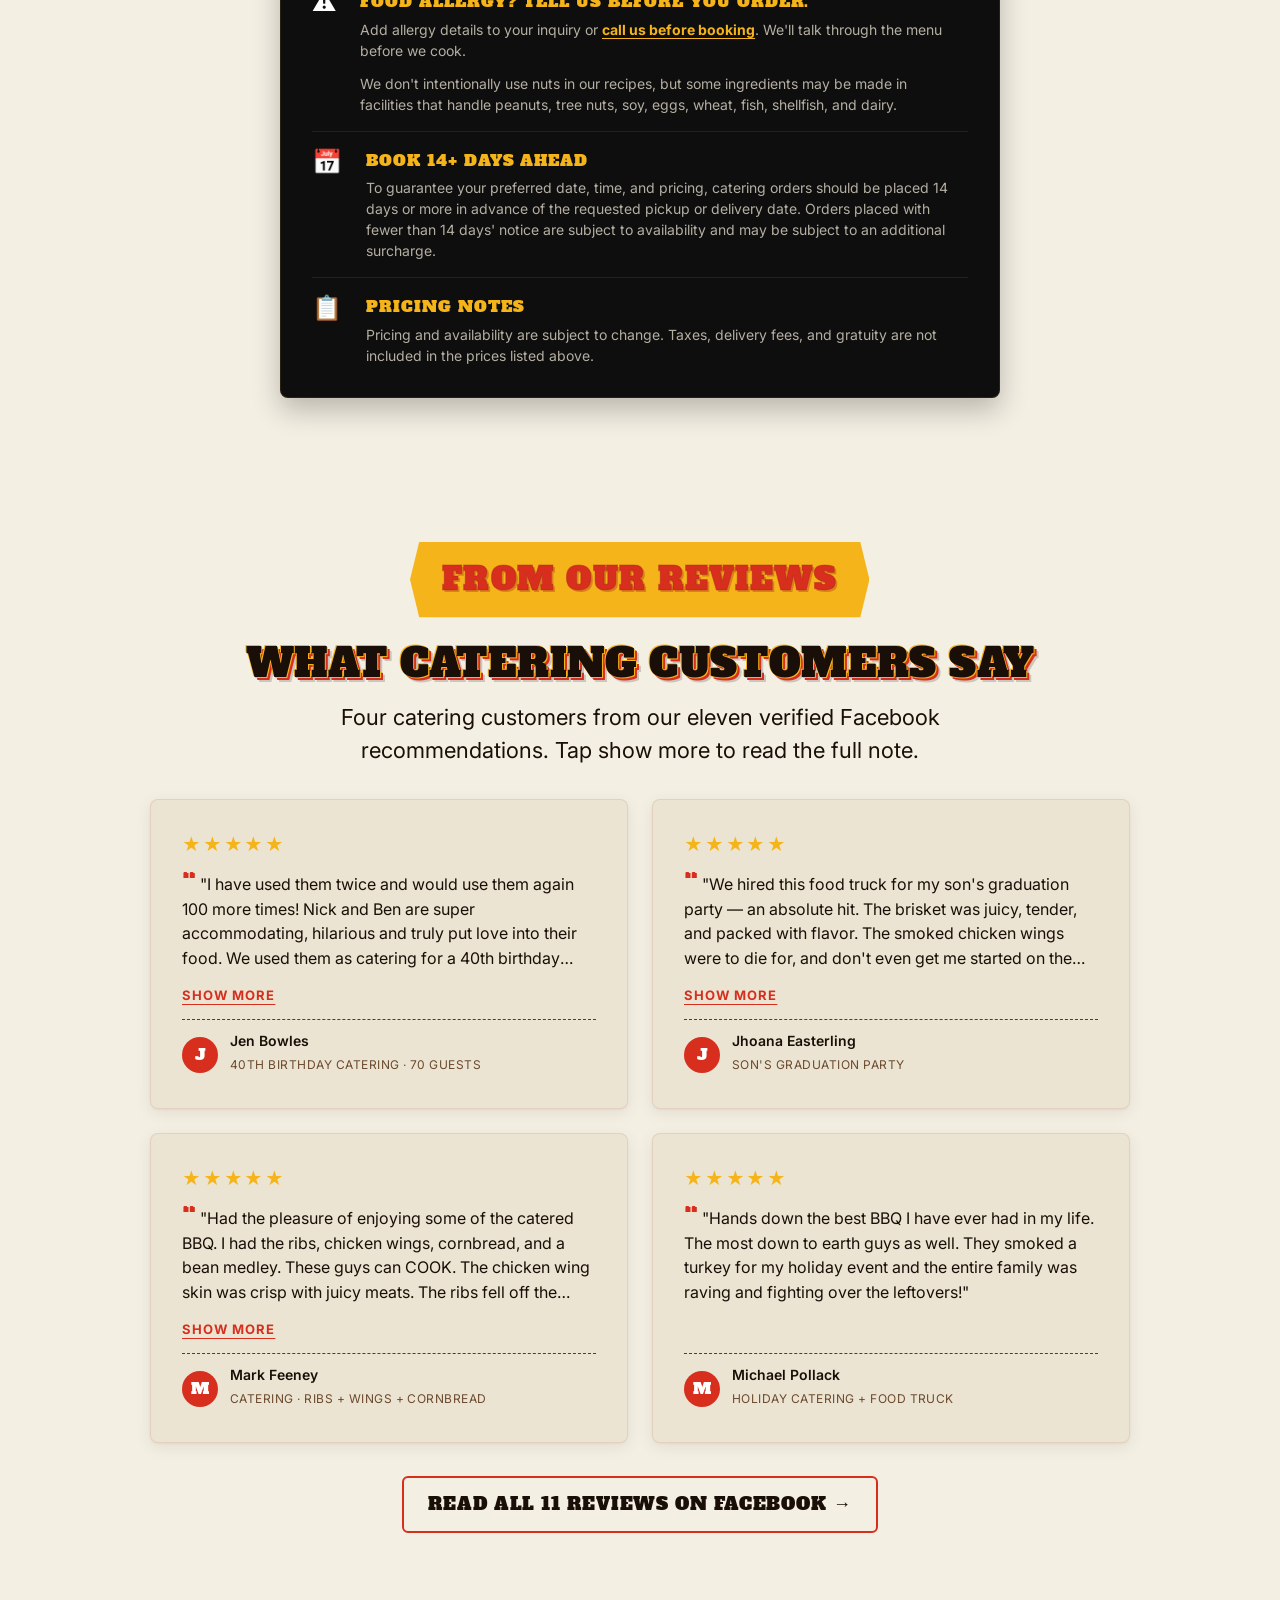
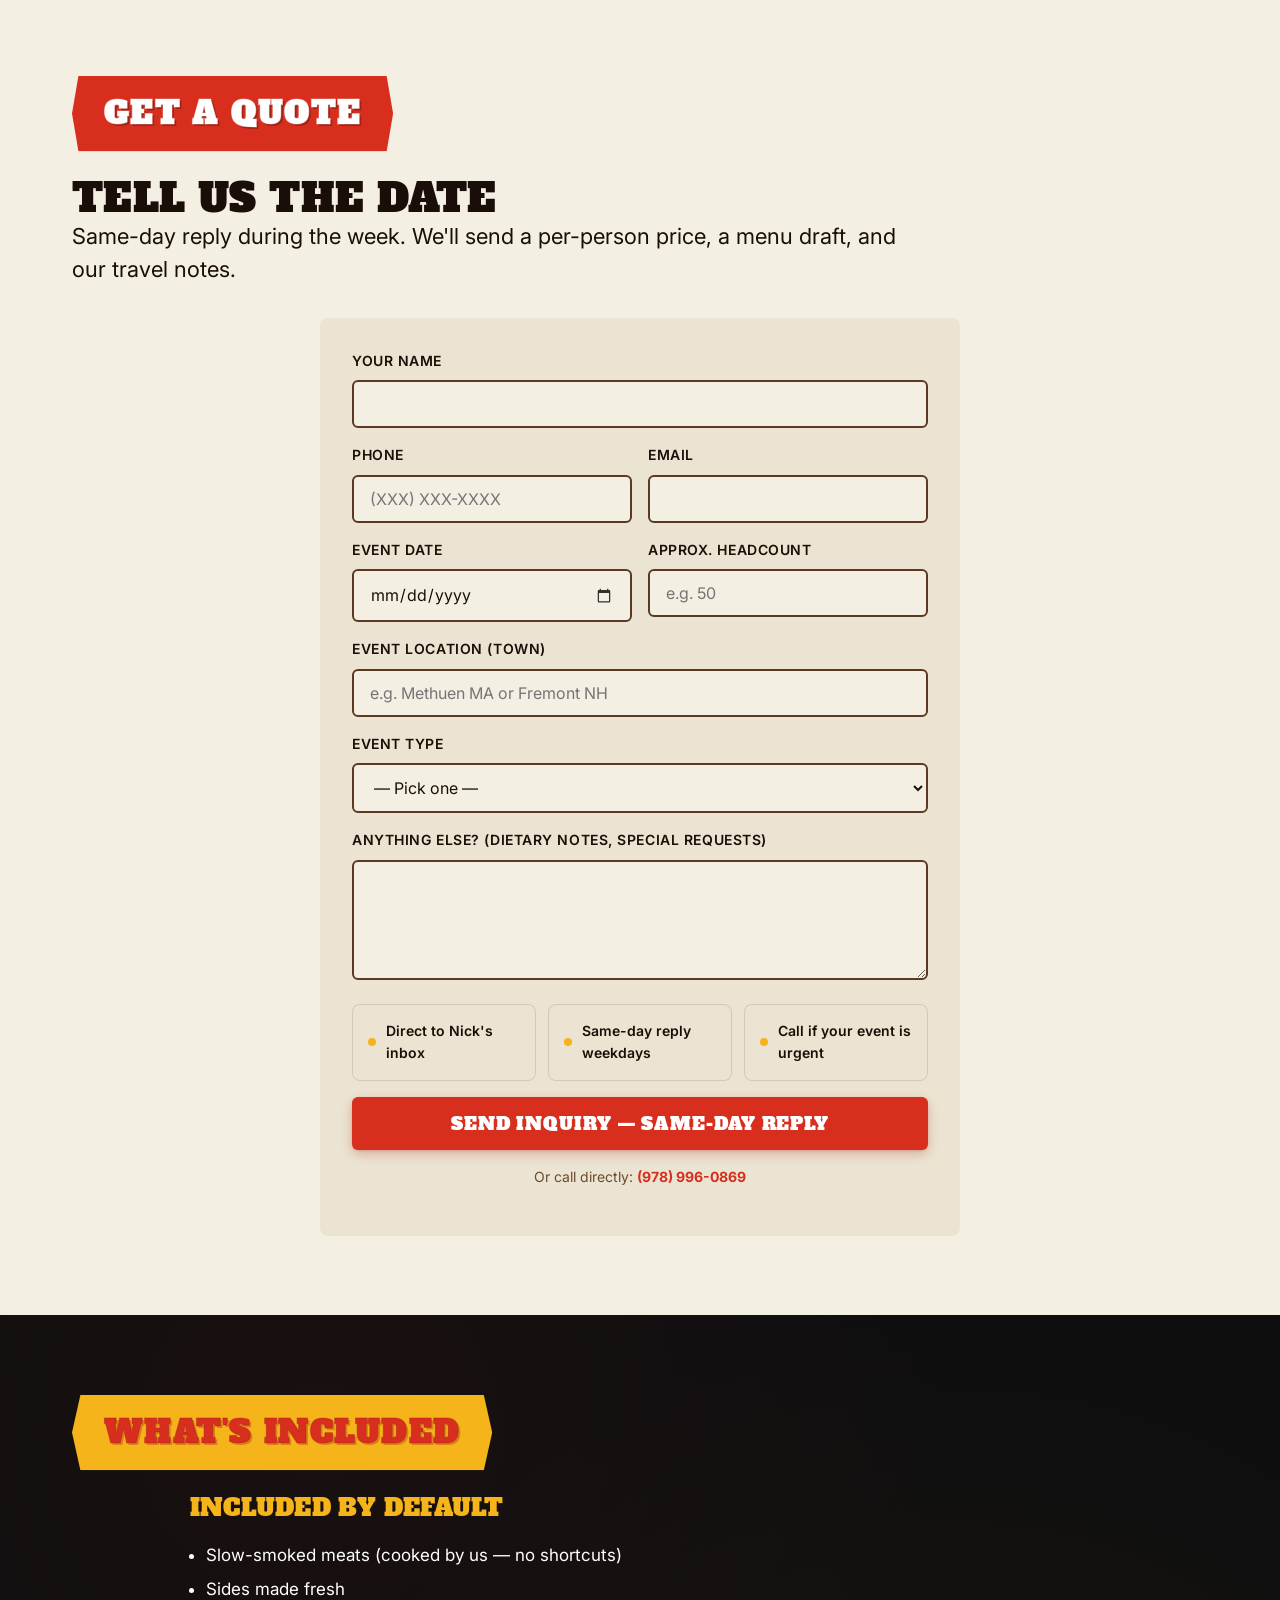
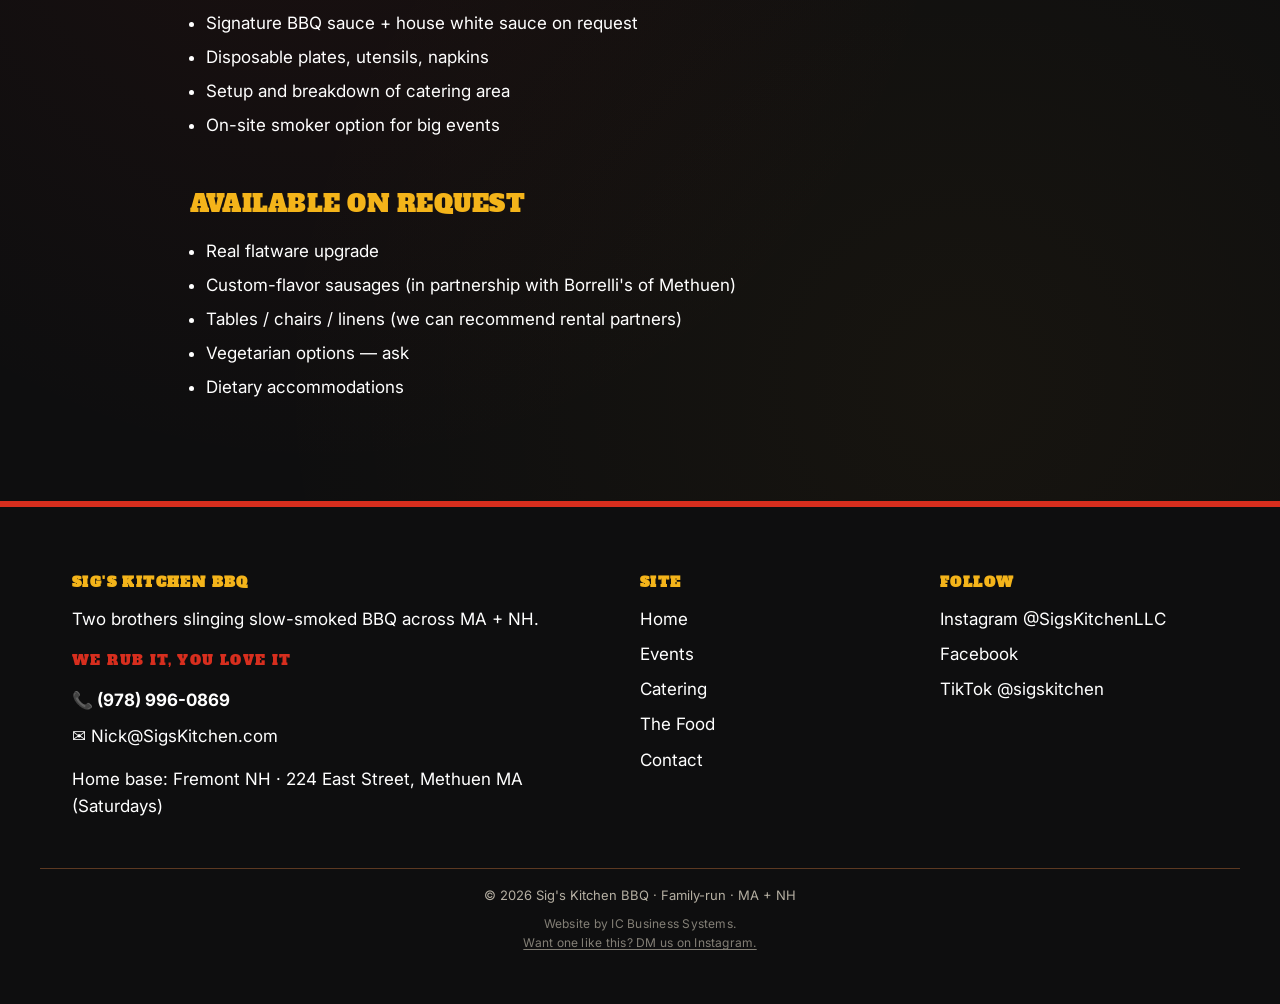
==== commit 253f0fc7: "Update truck + catering menus, redesign food-allergy callout - menu.html: new truck menu (Sig-Nature" ====
--- a/catering.html
+++ b/catering.html
@@ -5,7 +5,7 @@
   <meta name="viewport" content="width=device-width, initial-scale=1, viewport-fit=cover">
   <meta name="theme-color" content="#0E0E0F">
   <title>BBQ Catering — Weddings, Corporate, Events · Fremont NH + Methuen MA | Sig's Kitchen BBQ</title>
-  <meta name="description" content="Slow-smoked BBQ catering across MA + NH. Weddings, corporate lunches, graduations, festivals. Same-day quote: call (978) 996-0869 or email Nick@SigsKitchen.com.">
+  <meta name="description" content="Slow-smoked BBQ catering across MA + NH. Full-size trays feeding 35–40, pick-up, delivery, or full-service with the truck on site. Same-day quote: call (978) 996-0869 or email Nick@SigsKitchen.com.">
   <meta name="brand-slug" content="sigs-kitchen-americana-festival">
   <meta property="og:title" content="Sig's Kitchen BBQ Catering — MA + NH">
   <meta property="og:description" content="We bring the smoker, the sides, and the brothers. Tell us the date and the headcount.">
@@ -17,15 +17,15 @@
   <meta property="og:image:alt" content="Sig's Kitchen Barbecue logo">
   <meta name="twitter:card" content="summary_large_image">
   <meta name="twitter:image" content="https://sigskitchen.com/img/og-image-2026-06.jpg?v=2">
-  <link rel="icon" href="/favicon-48.png" sizes="48x48" type="image/png">
-  <link rel="icon" href="/favicon-192.png" sizes="192x192" type="image/png">
-  <link rel="apple-touch-icon" href="/apple-touch-icon.png">
-  <link rel="manifest" href="/site.webmanifest">
+  <link rel="icon" href="/favicon.ico?v=2" sizes="any">
+  <link rel="icon" type="image/png" sizes="192x192" href="/favicon-192.png?v=2">
+  <link rel="apple-touch-icon" href="/apple-touch-icon.png?v=2">
+  <link rel="manifest" href="/site.webmanifest?v=2">
   <link rel="canonical" href="https://sigskitchen.com/catering.html">
   <link rel="preconnect" href="https://fonts.googleapis.com">
   <link rel="preconnect" href="https://fonts.gstatic.com" crossorigin>
   <link rel="stylesheet" href="https://fonts.googleapis.com/css2?family=Alfa+Slab+One&family=Inter:wght@400;500;600;700&family=Permanent+Marker&family=Rye&display=swap">
-  <link rel="stylesheet" href="styles.css?v=10">
+  <link rel="stylesheet" href="styles.css?v=11">
   <script type="application/ld+json">
   {
     "@context": "https://schema.org",
@@ -128,74 +128,202 @@
   </div>
 </section>
 
-<!-- MENU PREVIEW -->
+<!-- CATERING MENU — A LA CARTE TRAYS -->
+<section class="menu-section surface-cream">
+  <div class="container">
+    <div class="menu-section__header">
+      <span class="ribbon">Catering Menu</span>
+      <h2>A La Carte — Full-Size Trays</h2>
+      <p class="muted" style="font-style:italic;">Each full-size tray feeds approximately 35–40 people.</p>
+    </div>
+
+    <div class="menu-grid">
+      <article class="menu-item">
+        <div class="menu-item__head">
+          <span class="menu-item__name">Prime Brisket</span>
+          <span class="menu-item__price">$500</span>
+        </div>
+        <p class="menu-item__desc">Smoked low and slow — the house signature, by the tray.</p>
+      </article>
+      <article class="menu-item">
+        <div class="menu-item__head">
+          <span class="menu-item__name">Pulled Pork</span>
+          <span class="menu-item__price">$300</span>
+        </div>
+        <p class="menu-item__desc">Pork shoulder smoked overnight on real wood — crusted bark, juicy inside, hand-pulled.</p>
+      </article>
+      <article class="menu-item">
+        <div class="menu-item__head">
+          <span class="menu-item__name">Pulled Chicken</span>
+          <span class="menu-item__price">$300</span>
+        </div>
+        <p class="menu-item__desc">Whole chickens dry-rubbed and smoked until they pull clean off the bone.</p>
+      </article>
+      <article class="menu-item">
+        <div class="menu-item__head">
+          <span class="menu-item__name">Pork Belly Bites</span>
+          <span class="menu-item__price">$400</span>
+        </div>
+        <p class="menu-item__desc">Slow-smoked, sweet &amp; sticky — they melt in your mouth.</p>
+      </article>
+      <article class="menu-item">
+        <div class="menu-item__head">
+          <span class="menu-item__name">Smoked Fried Chicken Wings</span>
+          <span class="menu-item__price">$150</span>
+        </div>
+        <p class="menu-item__desc">BBQ or our award-winning Habanero Jerk. Approximately 100 wings per tray.</p>
+      </article>
+      <article class="menu-item">
+        <div class="menu-item__head">
+          <span class="menu-item__name">Jalapeño Cheddar Sausage</span>
+          <span class="menu-item__price">$10 / LINK</span>
+        </div>
+        <p class="menu-item__desc">Custom links (approx. ½ lb each) made in partnership with <a href="https://borrellisitaliandeli.com/" style="color:var(--accent-red); text-decoration:underline;" rel="noopener" target="_blank">Borrelli's of Methuen</a>.</p>
+      </article>
+    </div>
+  </div>
+</section>
+
+<!-- CATERING MENU — RIBS -->
+<section class="menu-section surface-cream-deep">
+  <div class="container">
+    <div class="menu-section__header">
+      <span class="ribbon">Ribs</span>
+      <p class="muted" style="font-style:italic;">Original BBQ glaze · each rack runs approximately 10–12 bones</p>
+    </div>
+    <div class="menu-grid">
+      <article class="menu-item">
+        <div class="menu-item__head">
+          <span class="menu-item__name">Ribs — Full Rack</span>
+          <span class="menu-item__price">$36 / RACK</span>
+        </div>
+        <p class="menu-item__desc">If you're serving ribs alongside other meats, we recommend planning for 1–2 ribs per guest.</p>
+      </article>
+      <article class="menu-item">
+        <div class="menu-item__head">
+          <span class="menu-item__name">Cut Into Individual Bones</span>
+          <span class="menu-item__price">$45 / RACK</span>
+        </div>
+        <p class="menu-item__desc">Large quantities of ribs will be cut into individual bones at your request — racks are $45 for this option.</p>
+      </article>
+    </div>
+  </div>
+</section>
+
+<!-- CATERING MENU — SIDES -->
+<section class="menu-section surface-cream">
+  <div class="container">
+    <div class="menu-section__header">
+      <span class="ribbon">Sides — Full Trays</span>
+    </div>
+    <div class="menu-grid">
+      <article class="menu-item">
+        <div class="menu-item__head">
+          <span class="menu-item__name">Smoked Mac &amp; Cheese</span>
+          <span class="menu-item__price">$190</span>
+        </div>
+      </article>
+      <article class="menu-item">
+        <div class="menu-item__head">
+          <span class="menu-item__name">Smoked Baked Beans</span>
+          <span class="menu-item__price">$190</span>
+        </div>
+      </article>
+      <article class="menu-item">
+        <div class="menu-item__head">
+          <span class="menu-item__name">Potato Salad</span>
+          <span class="menu-item__price">$125</span>
+        </div>
+      </article>
+      <article class="menu-item">
+        <div class="menu-item__head">
+          <span class="menu-item__name">Cucumber Salad</span>
+          <span class="menu-item__price">$125</span>
+        </div>
+      </article>
+    </div>
+  </div>
+</section>
+
+<!-- CATERING MENU — FIXINGS, SAUCE + DRINKS -->
+<section class="menu-section surface-cream-deep">
+  <div class="container">
+    <div class="menu-section__header">
+      <span class="ribbon">Fixings · Sauce · Drinks</span>
+    </div>
+    <div class="menu-grid">
+      <article class="menu-item">
+        <div class="menu-item__head">
+          <span class="menu-item__name">Brioche Buns (6)</span>
+          <span class="menu-item__price">$8</span>
+        </div>
+        <p class="menu-item__desc">Toast-ready buns for sandwich service.</p>
+      </article>
+      <article class="menu-item">
+        <div class="menu-item__head">
+          <span class="menu-item__name">Sig-Nature Sauce (12 oz)</span>
+          <span class="menu-item__price">$15</span>
+        </div>
+        <p class="menu-item__desc">Sigs BBQ Sauce or Sigs White Sauce.</p>
+      </article>
+      <article class="menu-item">
+        <div class="menu-item__head">
+          <span class="menu-item__name">Beverage Service</span>
+          <span class="menu-item__price">$2 / PERSON</span>
+        </div>
+        <p class="menu-item__desc">Choice of bottled water and assorted soft drinks.</p>
+      </article>
+    </div>
+    <div class="sample-menu__cta">
+      <a class="btn btn--primary" href="#quote">Turn This Menu Into a Quote</a>
+    </div>
+  </div>
+</section>
+
+<!-- PICK-UP / DELIVERY / FULL-SERVICE -->
 <section class="surface-cream">
   <div class="container">
-    <span class="ribbon">Sample Catering Menu</span>
-    <h2>What we cook</h2>
-    <p class="lede">Build your menu from our real menu. Pricing scales with headcount — the quote includes per-person totals.</p>
-
-    <div class="menu-grid menu-grid--meta" style="margin-top: var(--space-5);">
-      <article class="menu-item">
-        <div class="menu-item__head">
-          <span class="menu-item__name">Prime Brisket</span>
-          <span class="menu-item__price">House signature</span>
-        </div>
-        <p class="menu-item__desc">Smoked low and slow. Available by the half-pound on the truck; bulk-priced for catering.</p>
-      </article>
-      <article class="menu-item">
-        <div class="menu-item__head">
-          <span class="menu-item__name">Pulled Pork</span>
-          <span class="menu-item__price">Crowd favorite</span>
-        </div>
-        <p class="menu-item__desc">Pork shoulder smoked overnight on real wood — crusted bark on the outside, juicy and tender inside, hand-pulled. Brioche-bun option or by the pound.</p>
-      </article>
-      <article class="menu-item">
-        <div class="menu-item__head">
-          <span class="menu-item__name">Pulled Chicken</span>
-          <span class="menu-item__price">Easy crowd-pleaser</span>
-        </div>
-        <p class="menu-item__desc">Whole chickens dry-rubbed and smoked over real wood until they pull clean off the bone. Brioche-bun option or by the pound.</p>
-      </article>
-      <article class="menu-item">
-        <div class="menu-item__head">
-          <span class="menu-item__name">St. Louis Ribs</span>
-          <span class="menu-item__price">Half or full rack</span>
-        </div>
-        <p class="menu-item__desc">Hand-rubbed, slow-smoked, sauce on the side.</p>
-      </article>
-      <article class="menu-item">
-        <div class="menu-item__head">
-          <span class="menu-item__name">Sweet & Sticky Pork Belly</span>
-          <span class="menu-item__price">Melts in your mouth</span>
-        </div>
-        <p class="menu-item__desc">Slow-smoked pork belly bites in signature BBQ sauce.</p>
-      </article>
-      <article class="menu-item">
-        <div class="menu-item__head">
-          <span class="menu-item__name">Smoke-Fried Chicken Wings</span>
-          <span class="menu-item__price">BBQ or Habanero Jerk</span>
-        </div>
-        <p class="menu-item__desc">House rub, smoked then deep-fried. Habanero Jerk is extremely spicy — ask first.</p>
-      </article>
-      <article class="menu-item">
-        <div class="menu-item__head">
-          <span class="menu-item__name">Smash Burger Bar</span>
-          <span class="menu-item__price">Classic, BBQ, Meat-Ur-Match</span>
-        </div>
-        <p class="menu-item__desc">Three burger options for events. The Meat-Ur-Match is brisket + pulled pork stacked — a beast.</p>
-      </article>
-      <article class="menu-item">
-        <div class="menu-item__head">
-          <span class="menu-item__name">Smoked Mac, Beans, Salads</span>
-          <span class="menu-item__price">Sides</span>
-        </div>
-        <p class="menu-item__desc">Smoked mac & cheese, baked beans, cucumber salad, potato salad, tater tots.</p>
-      </article>
-    </div>
-    <div class="sample-menu__cta">
-      <a class="btn btn--ghost-cream" href="menu.html">See the full menu →</a>
-    </div>
+    <span class="ribbon">How You Get the Food</span>
+    <h2>Pick-Up, Delivery, or Full-Service</h2>
+    <div class="service-mix__grid" style="margin-top: var(--space-5);">
+      <article class="service-card">
+        <h3>Pick-Up</h3>
+        <p>Free pick-up. We'll confirm the pick-up location when your order is booked.</p>
+      </article>
+      <article class="service-card">
+        <h3>Delivery</h3>
+        <p>$200 delivery fee for deliveries within 15 miles. Deliveries outside that radius are quoted individually.</p>
+      </article>
+      <article class="service-card">
+        <h3>Full-Service Catering</h3>
+        <p>Packages begin at $1,500 — or $2,000 with the food truck on site. 30-day lead time required.</p>
+      </article>
+    </div>
+
+    <aside class="menu-meta-block" aria-label="Food allergy notice and catering order notes">
+      <div class="menu-meta-block__row">
+        <span class="menu-meta-block__icon" aria-hidden="true">⚠</span>
+        <div class="menu-meta-block__body">
+          <span class="menu-meta-block__title">Food allergy? Tell us before you order.</span>
+          <p>Add allergy details to your inquiry or <a href="tel:+19789960869">call us before booking</a>. We'll talk through the menu before we cook.</p>
+          <p class="menu-meta-block__fine">We don't intentionally use nuts in our recipes, but some ingredients may be made in facilities that handle peanuts, tree nuts, soy, eggs, wheat, fish, shellfish, and dairy.</p>
+        </div>
+      </div>
+      <div class="menu-meta-block__row">
+        <span class="menu-meta-block__icon" aria-hidden="true">📅</span>
+        <div class="menu-meta-block__body">
+          <span class="menu-meta-block__title">Book 14+ days ahead</span>
+          <p>To guarantee your preferred date, time, and pricing, catering orders should be placed 14 days or more in advance of the requested pickup or delivery date. Orders placed with fewer than 14 days' notice are subject to availability and may be subject to an additional surcharge.</p>
+        </div>
+      </div>
+      <div class="menu-meta-block__row">
+        <span class="menu-meta-block__icon" aria-hidden="true">📋</span>
+        <div class="menu-meta-block__body">
+          <span class="menu-meta-block__title">Pricing notes</span>
+          <p>Pricing and availability are subject to change. Taxes, delivery fees, and gratuity are not included in the prices listed above.</p>
+        </div>
+      </div>
+    </aside>
   </div>
 </section>
 
@@ -268,7 +396,7 @@
 </section>
 
 <!-- QUOTE FORM -->
-<section class="surface-cream" id="quote">
+<section class="surface-cream" id="quote" style="scroll-margin-top: 96px;">
   <div class="container">
     <span class="ribbon">Get a Quote</span>
     <h2>Tell us the date</h2>
--- a/styles.css
+++ b/styles.css
@@ -1453,6 +1453,11 @@
   text-underline-offset: 3px;
 }
 .menu-meta-block__body a:hover { color: var(--accent-red); }
+.menu-meta-block__body p + p { margin-top: var(--space-2); }
+.menu-meta-block__fine {
+  font-size: 13px;
+  line-height: 1.55;
+}
 
 .quote-trust-list {
   list-style: none;
